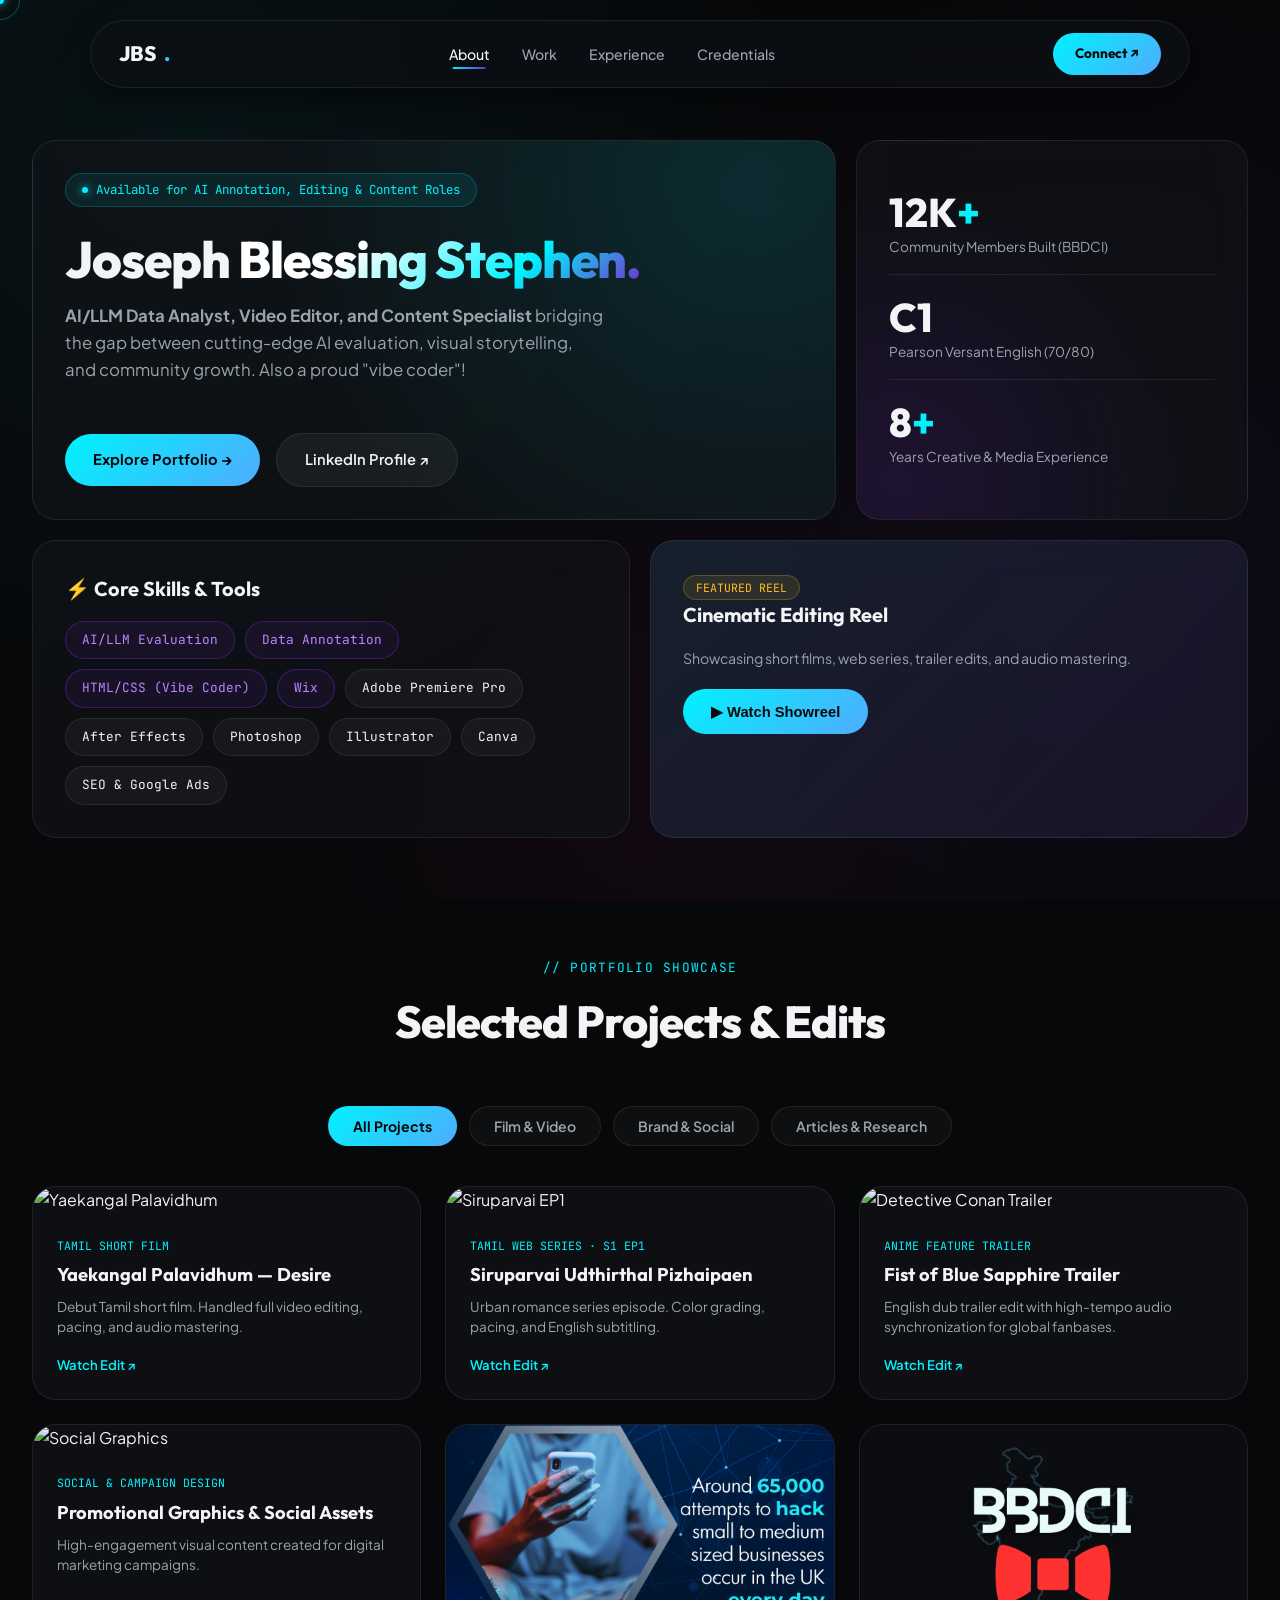
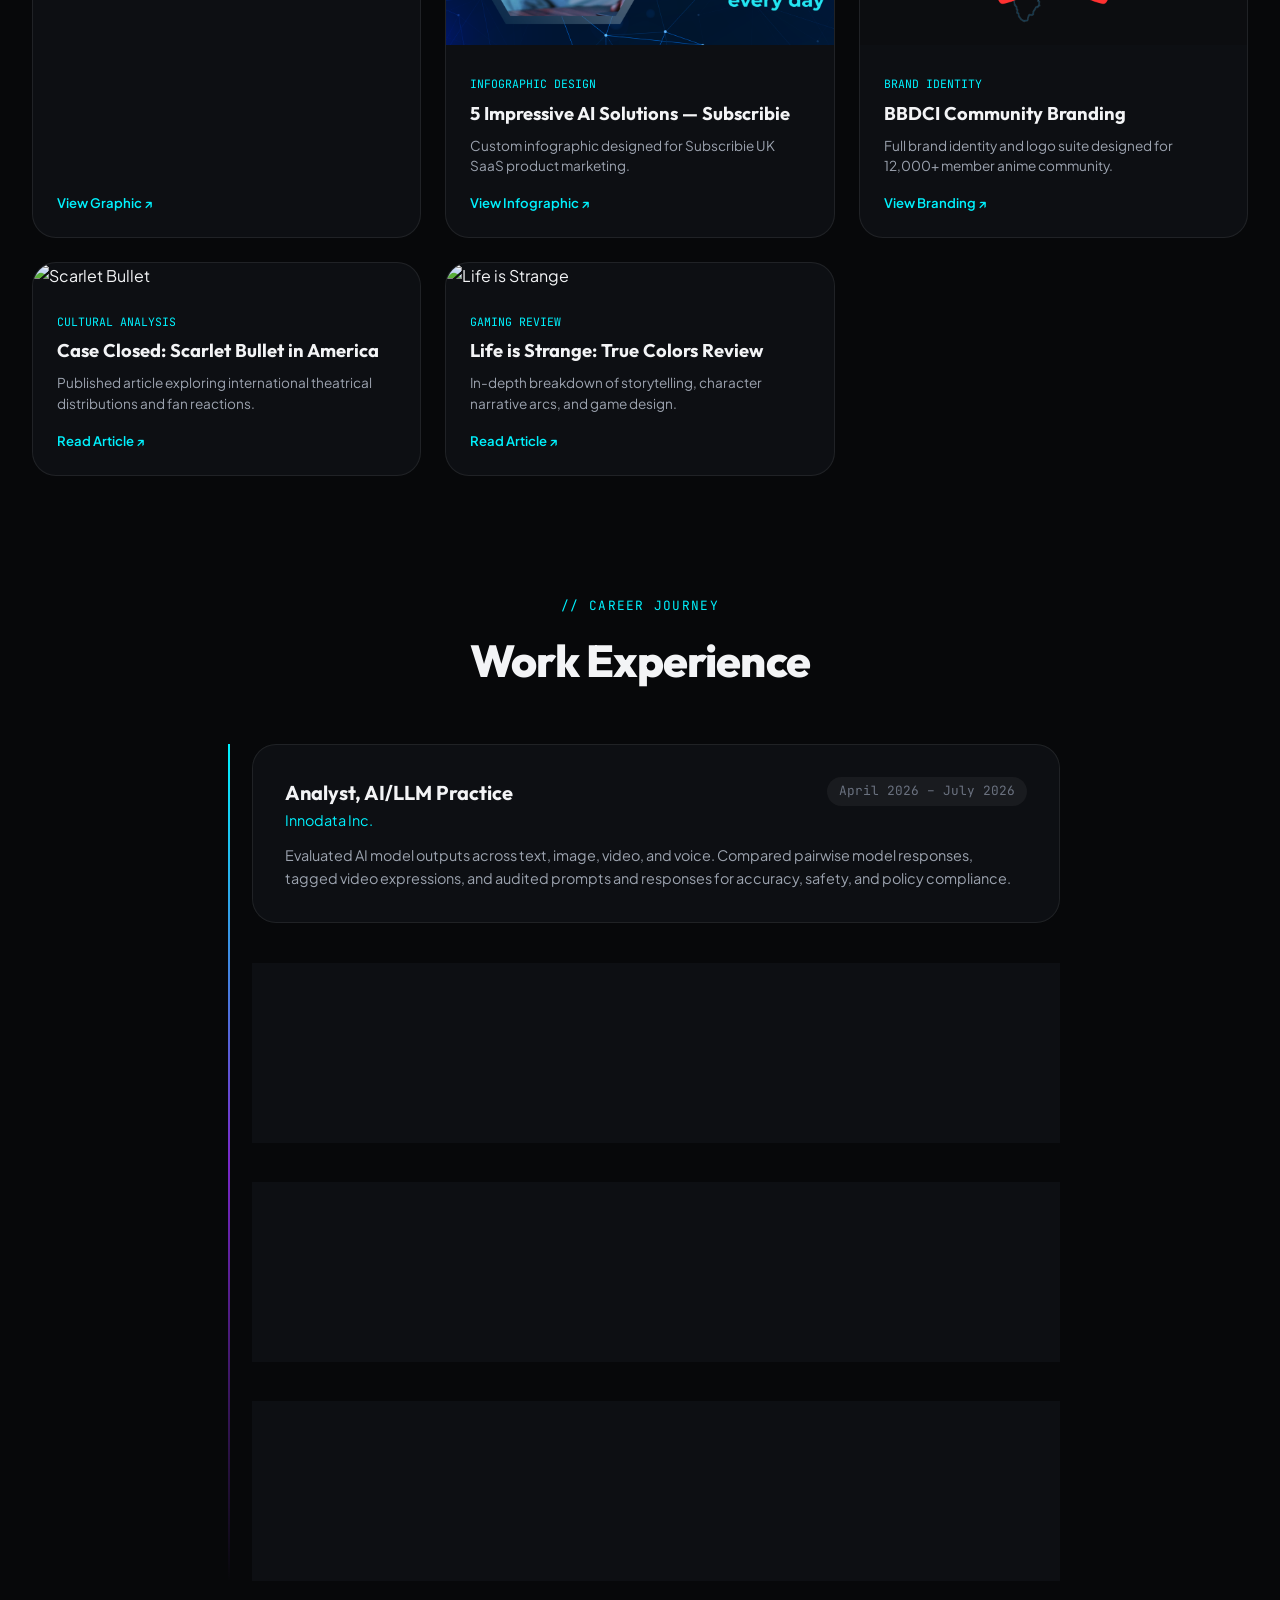
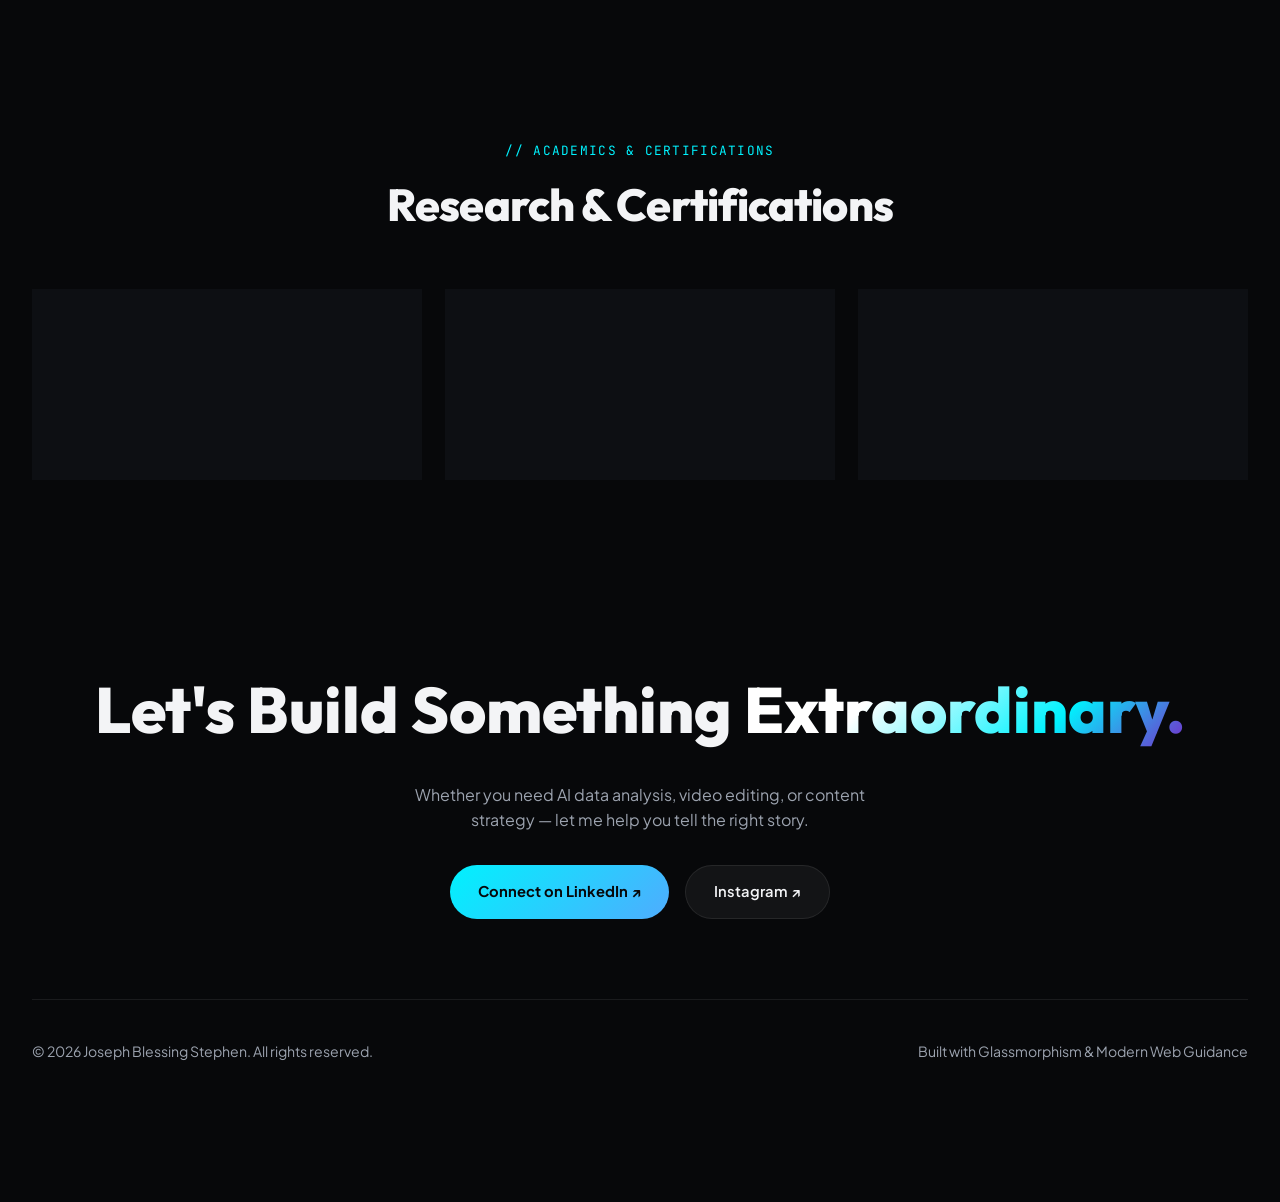
==== index.html @ 6826f9f9 "Complete overhaul of portfolio website: dark glassmorphism bento grid design" ====
<!DOCTYPE html>
<html lang="en">
<head>
  <meta charset="UTF-8">
  <meta name="viewport" content="width=device-width, initial-scale=1.0">
  <title>Joseph Blessing Stephen — AI Data Analyst, Video Editor & Content Creator</title>
  <meta name="description" content="Portfolio of Joseph Blessing Stephen — AI/LLM Data Analyst, Video Editor, Graphic Designer, and Content Creator.">
  <link rel="stylesheet" href="style.css">
</head>
<body>

  <!-- Custom Cursor Glow -->
  <div class="cursor-dot" id="cursorDot"></div>
  <div class="cursor-glow" id="cursorGlow"></div>

  <!-- Header Navigation -->
  <header class="header-nav">
    <a href="#" class="nav-brand">JBS<span>.</span></a>
    <ul class="nav-menu">
      <li><a href="#about" class="nav-link active">About</a></li>
      <li><a href="#work" class="nav-link">Work</a></li>
      <li><a href="#experience" class="nav-link">Experience</a></li>
      <li><a href="#credentials" class="nav-link">Credentials</a></li>
    </ul>
    <a href="https://www.linkedin.com/in/josephblessing-stephen-42ba62148/" target="_blank" class="btn-nav-cta">Connect ↗</a>
  </header>

  <!-- Hero & Bento Grid Showcase -->
  <section class="hero-section" id="about">
    <div class="container">
      <div class="bento-grid">
        
        <!-- Main Bento Card: Hero Title & Intro -->
        <div class="glass-card bento-main">
          <div>
            <div class="bento-pill">
              <span class="bento-pill-dot"></span>
              Available for AI Annotation, Editing & Content Roles
            </div>
            <h1 class="hero-title">
              Joseph <span class="text-gradient">Blessing Stephen.</span>
            </h1>
            <p class="hero-subtitle">
              <strong>AI/LLM Data Analyst, Video Editor, and Content Specialist</strong> bridging the gap between cutting-edge AI evaluation, visual storytelling, and community growth. Also a proud "vibe coder"!
            </p>
          </div>
          <div class="hero-actions">
            <a href="#work" class="btn-primary">Explore Portfolio →</a>
            <a href="https://www.linkedin.com/in/josephblessing-stephen-42ba62148/" target="_blank" class="btn-secondary">LinkedIn Profile ↗</a>
          </div>
        </div>

        <!-- Bento Card: Impact Stats -->
        <div class="glass-card bento-stats">
          <div class="stat-box">
            <div class="stat-number">12K<span>+</span></div>
            <div class="stat-desc">Community Members Built (BBDCI)</div>
          </div>
          <div class="stat-box">
            <div class="stat-number">C1</div>
            <div class="stat-desc">Pearson Versant English (70/80)</div>
          </div>
          <div class="stat-box">
            <div class="stat-number">8<span>+</span></div>
            <div class="stat-desc">Years Creative & Media Experience</div>
          </div>
        </div>

        <!-- Bento Card: Skill Stack -->
        <div class="glass-card bento-stack">
          <h3 class="bento-heading">⚡ Core Skills & Tools</h3>
          <div class="stack-tags">
            <span class="tag-pill highlight">AI/LLM Evaluation</span>
            <span class="tag-pill highlight">Data Annotation</span>
            <span class="tag-pill highlight">HTML/CSS (Vibe Coder)</span>
            <span class="tag-pill highlight">Wix</span>
            <span class="tag-pill">Adobe Premiere Pro</span>
            <span class="tag-pill">After Effects</span>
            <span class="tag-pill">Photoshop</span>
            <span class="tag-pill">Illustrator</span>
            <span class="tag-pill">Canva</span>
            <span class="tag-pill">SEO & Google Ads</span>
          </div>
        </div>

        <!-- Bento Card: Reel Spotlight -->
        <div class="glass-card bento-spotlight">
          <span class="spotlight-badge">FEATURED REEL</span>
          <h3 class="bento-heading">Cinematic Editing Reel</h3>
          <p style="font-size: 0.88rem; color: var(--text-muted); margin-bottom: 20px;">
            Showcasing short films, web series, trailer edits, and audio mastering.
          </p>
          <button class="btn-primary" onclick="openVideoModal('iG_r28fKMaU')">
            ▶ Watch Showreel
          </button>
        </div>

      </div>
    </div>
  </section>

  <!-- Work Showcase with Filter Bar -->
  <section class="hero-section" id="work" style="padding-top: 40px;">
    <div class="container">
      <div class="section-header">
        <div class="section-tag">// PORTFOLIO SHOWCASE</div>
        <h2 class="section-title">Selected Projects &amp; Edits</h2>
      </div>

      <!-- Filter Controls -->
      <div class="filter-bar">
        <button class="filter-btn active" data-filter="all">All Projects</button>
        <button class="filter-btn" data-filter="film">Film &amp; Video</button>
        <button class="filter-btn" data-filter="design">Brand &amp; Social</button>
        <button class="filter-btn" data-filter="writing">Articles &amp; Research</button>
      </div>

      <!-- Portfolio Grid -->
      <div class="portfolio-grid">

        <!-- Film 1 -->
        <div class="portfolio-card" data-category="film" onclick="openVideoModal('oix3HaJ3TAI')">
          <div class="portfolio-thumb-wrap">
            <img src="https://img.youtube.com/vi/oix3HaJ3TAI/sddefault.jpg" alt="Yaekangal Palavidhum" class="portfolio-thumb">
            <div class="play-overlay">
              <div class="play-btn-circle">▶</div>
            </div>
          </div>
          <div class="portfolio-info">
            <span class="portfolio-cat">Tamil Short Film</span>
            <h3 class="portfolio-title">Yaekangal Palavidhum — Desire</h3>
            <p class="portfolio-desc">Debut Tamil short film. Handled full video editing, pacing, and audio mastering.</p>
            <span class="portfolio-link">Watch Edit ↗</span>
          </div>
        </div>

        <!-- Film 2 -->
        <div class="portfolio-card" data-category="film" onclick="openVideoModal('a2PjZ2qBULs')">
          <div class="portfolio-thumb-wrap">
            <img src="https://img.youtube.com/vi/a2PjZ2qBULs/maxresdefault.jpg" alt="Siruparvai EP1" class="portfolio-thumb">
            <div class="play-overlay">
              <div class="play-btn-circle">▶</div>
            </div>
          </div>
          <div class="portfolio-info">
            <span class="portfolio-cat">Tamil Web Series · S1 EP1</span>
            <h3 class="portfolio-title">Siruparvai Udthirthal Pizhaipaen</h3>
            <p class="portfolio-desc">Urban romance series episode. Color grading, pacing, and English subtitling.</p>
            <span class="portfolio-link">Watch Edit ↗</span>
          </div>
        </div>

        <!-- Film 3 -->
        <div class="portfolio-card" data-category="film" onclick="openVideoModal('U5Qs0IihvVs')">
          <div class="portfolio-thumb-wrap">
            <img src="https://img.youtube.com/vi/U5Qs0IihvVs/maxresdefault.jpg" alt="Detective Conan Trailer" class="portfolio-thumb">
            <div class="play-overlay">
              <div class="play-btn-circle">▶</div>
            </div>
          </div>
          <div class="portfolio-info">
            <span class="portfolio-cat">Anime Feature Trailer</span>
            <h3 class="portfolio-title">Fist of Blue Sapphire Trailer</h3>
            <p class="portfolio-desc">English dub trailer edit with high-tempo audio synchronization for global fanbases.</p>
            <span class="portfolio-link">Watch Edit ↗</span>
          </div>
        </div>

        <!-- Design 1 -->
        <div class="portfolio-card" data-category="design">
          <div class="portfolio-thumb-wrap">
            <img src="https://jimmyedagawa78.github.io/Joseph-portfolio/images/Work Sample (Images)_8.png" alt="Social Graphics" class="portfolio-thumb">
          </div>
          <div class="portfolio-info">
            <span class="portfolio-cat">Social &amp; Campaign Design</span>
            <h3 class="portfolio-title">Promotional Graphics &amp; Social Assets</h3>
            <p class="portfolio-desc">High-engagement visual content created for digital marketing campaigns.</p>
            <span class="portfolio-link">View Graphic ↗</span>
          </div>
        </div>

        <!-- Design 2 -->
        <div class="portfolio-card" data-category="design">
          <div class="portfolio-thumb-wrap">
            <img src="https://jimmyedagawa78.github.io/Joseph-portfolio/images/Work Sample (Images)_5.png" alt="AI Infographic" class="portfolio-thumb">
          </div>
          <div class="portfolio-info">
            <span class="portfolio-cat">Infographic Design</span>
            <h3 class="portfolio-title">5 Impressive AI Solutions — Subscribie</h3>
            <p class="portfolio-desc">Custom infographic designed for Subscribie UK SaaS product marketing.</p>
            <span class="portfolio-link">View Infographic ↗</span>
          </div>
        </div>

        <!-- Design 3 -->
        <div class="portfolio-card" data-category="design">
          <div class="portfolio-thumb-wrap">
            <img src="https://jimmyedagawa78.github.io/Joseph-portfolio/logos/bbdci.png" alt="BBDCI Logo" class="portfolio-thumb" style="object-fit: contain; padding: 20px; background: #0c0d10;">
          </div>
          <div class="portfolio-info">
            <span class="portfolio-cat">Brand Identity</span>
            <h3 class="portfolio-title">BBDCI Community Branding</h3>
            <p class="portfolio-desc">Full brand identity and logo suite designed for 12,000+ member anime community.</p>
            <span class="portfolio-link">View Branding ↗</span>
          </div>
        </div>

        <!-- Article 1 -->
        <div class="portfolio-card" data-category="writing">
          <div class="portfolio-thumb-wrap">
            <img src="https://static.wixstatic.com/media/c05f22_fc73b9ad4c8d4f3aabbd27b1f8b4db31~mv2.jpg/v1/fill/w_640,h_337,al_c,q_80,enc_avif,quality_auto/c05f22_fc73b9ad4c8d4f3aabbd27b1f8b4db31~mv2.jpg" alt="Scarlet Bullet" class="portfolio-thumb">
          </div>
          <div class="portfolio-info">
            <span class="portfolio-cat">Cultural Analysis</span>
            <h3 class="portfolio-title">Case Closed: Scarlet Bullet in America</h3>
            <p class="portfolio-desc">Published article exploring international theatrical distributions and fan reactions.</p>
            <a href="https://jimmyedagawa78.github.io/Joseph-portfolio/articles/case-closed-scarlet-bullet.html" target="_blank" class="portfolio-link">Read Article ↗</a>
          </div>
        </div>

        <!-- Article 2 -->
        <div class="portfolio-card" data-category="writing">
          <div class="portfolio-thumb-wrap">
            <img src="https://static.wixstatic.com/media/c05f22_875d15ac8cb341748c58243ea5f5b197~mv2.jpg/v1/fill/w_454,h_341,fp_0.50_0.50,q_90,enc_avif,quality_auto/c05f22_875d15ac8cb341748c58243ea5f5b197~mv2.jpg" alt="Life is Strange" class="portfolio-thumb">
          </div>
          <div class="portfolio-info">
            <span class="portfolio-cat">Gaming Review</span>
            <h3 class="portfolio-title">Life is Strange: True Colors Review</h3>
            <p class="portfolio-desc">In-depth breakdown of storytelling, character narrative arcs, and game design.</p>
            <a href="https://jimmyedagawa78.github.io/Joseph-portfolio/articles/life-is-strange-true-colors.html" target="_blank" class="portfolio-link">Read Article ↗</a>
          </div>
        </div>

      </div>
    </div>
  </section>

  <!-- Experience & Career Timeline -->
  <section class="hero-section" id="experience" style="padding-top: 40px;">
    <div class="container">
      <div class="section-header">
        <div class="section-tag">// CAREER JOURNEY</div>
        <h2 class="section-title">Work Experience</h2>
      </div>

      <div class="timeline-list">
        
        <!-- Experience 1 -->
        <div class="glass-card timeline-item">
          <div class="timeline-dot"></div>
          <div class="timeline-header">
            <div>
              <h3 class="timeline-role">Analyst, AI/LLM Practice</h3>
              <div class="timeline-company">Innodata Inc.</div>
            </div>
            <span class="timeline-date">April 2026 – July 2026</span>
          </div>
          <p style="font-size: 0.9rem; color: var(--text-muted); line-height: 1.6;">
            Evaluated AI model outputs across text, image, video, and voice. Compared pairwise model responses, tagged video expressions, and audited prompts and responses for accuracy, safety, and policy compliance.
          </p>
        </div>

        <!-- Experience 2 -->
        <div class="glass-card timeline-item">
          <div class="timeline-dot"></div>
          <div class="timeline-header">
            <div>
              <h3 class="timeline-role">Marketing Manager</h3>
              <div class="timeline-company">Subscribie — UK SaaS Startup (Remote)</div>
            </div>
            <span class="timeline-date">Feb 2022 – Dec 2023</span>
          </div>
          <p style="font-size: 0.9rem; color: var(--text-muted); line-height: 1.6;">
            Ran paid and organic campaigns, authored technical blog posts, handled customer support, designed marketing webpages, and assisted with front-end repository HTML/CSS updates.
          </p>
        </div>

        <!-- Experience 3 -->
        <div class="glass-card timeline-item">
          <div class="timeline-dot"></div>
          <div class="timeline-header">
            <div>
              <h3 class="timeline-role">Founder &amp; Community Lead</h3>
              <div class="timeline-company">BBDCI (Bring Back Detective Conan India)</div>
            </div>
            <span class="timeline-date">2013 – Present</span>
          </div>
          <p style="font-size: 0.9rem; color: var(--text-muted); line-height: 1.6;">
            Built and maintain a community of 12,000+ members. Coordinated official theatrical screenings with PVR Cinemas and created automated RSS/social pipelines using GitHub Actions.
          </p>
        </div>

        <!-- Experience 4 -->
        <div class="glass-card timeline-item">
          <div class="timeline-dot"></div>
          <div class="timeline-header">
            <div>
              <h3 class="timeline-role">Freelance Video Editor &amp; Designer</h3>
              <div class="timeline-company">Fiverr &amp; Independent Clients</div>
            </div>
            <span class="timeline-date">Jun 2020 – Dec 2022</span>
          </div>
          <p style="font-size: 0.9rem; color: var(--text-muted); line-height: 1.6;">
            Delivered cinematic edits, audio sync, color grading, and brand graphics for international clients across various genres on tight deadlines.
          </p>
        </div>

      </div>
    </div>
  </section>

  <!-- Credentials, Research & Certifications -->
  <section class="hero-section" id="credentials" style="padding-top: 40px;">
    <div class="container">
      <div class="section-header">
        <div class="section-tag">// ACADEMICS &amp; CERTIFICATIONS</div>
        <h2 class="section-title">Research &amp; Certifications</h2>
      </div>

      <div class="certs-grid">
        
        <!-- Cert 1: Versant -->
        <div class="glass-card cert-card">
          <div class="cert-icon">🇬🇧</div>
          <div>
            <h4 style="font-family: var(--font-display); font-size: 1.1rem; font-weight: 700; margin-bottom: 4px;">Pearson Versant C1</h4>
            <div style="font-size: 0.82rem; color: var(--accent-cyan); font-weight: 600; margin-bottom: 6px;">Score: 70 / 80</div>
            <p style="font-size: 0.85rem; color: var(--text-muted);">
              Official English Proficiency certification at CEFR C1 Advanced Level. (TIN 31525404)
            </p>
          </div>
        </div>

        <!-- Cert 2: Published Paper -->
        <div class="glass-card cert-card">
          <div class="cert-icon">📄</div>
          <div>
            <h4 style="font-family: var(--font-display); font-size: 1.1rem; font-weight: 700; margin-bottom: 4px;">Published Paper</h4>
            <div style="font-size: 0.82rem; color: var(--accent-gold); font-weight: 600; margin-bottom: 6px;">Sambodhi Journal (Dec 2021)</div>
            <p style="font-size: 0.85rem; color: var(--text-muted);">
              "A Study on Perception of Subscribers of Netflix — The New Face of TV Industry in Tiruchirappalli."
            </p>
          </div>
        </div>

        <!-- Cert 3: NPTEL & Education -->
        <div class="glass-card cert-card">
          <div class="cert-icon">🎓</div>
          <div>
            <h4 style="font-family: var(--font-display); font-size: 1.1rem; font-weight: 700; margin-bottom: 4px;">M.Com &amp; Certifications</h4>
            <div style="font-size: 0.82rem; color: #c084fc; font-weight: 600; margin-bottom: 6px;">Bishop Heber College</div>
            <p style="font-size: 0.85rem; color: var(--text-muted);">
              Master of Commerce degree + NPTEL Certifications in Soft Skills, Personality, &amp; Organizational Behaviour.
            </p>
          </div>
        </div>

      </div>
    </div>
  </section>

  <!-- Video Modal Overlay -->
  <div class="video-modal" id="videoModal">
    <div class="video-modal-content">
      <button class="video-modal-close" id="closeModalBtn">×</button>
      <iframe id="modalIframe" src="" allow="autoplay; encrypted-media" allowfullscreen></iframe>
    </div>
  </div>

  <!-- Footer CTA -->
  <footer class="footer-cta">
    <div class="container">
      <h2 class="footer-cta-title">Let's Build Something <span class="text-gradient">Extraordinary.</span></h2>
      <p style="color: var(--text-muted); max-width: 500px; margin: 0 auto 32px;">
        Whether you need AI data analysis, video editing, or content strategy — let me help you tell the right story.
      </p>
      <div style="display: flex; gap: 16px; justify-content: center; flex-wrap: wrap;">
        <a href="https://www.linkedin.com/in/josephblessing-stephen-42ba62148/" target="_blank" class="btn-primary">Connect on LinkedIn ↗</a>
        <a href="https://www.instagram.com/jimmyedagawa78/" target="_blank" class="btn-secondary">Instagram ↗</a>
      </div>

      <div class="footer-bottom" style="margin-top: 80px;">
        <div>© 2026 Joseph Blessing Stephen. All rights reserved.</div>
        <div>Built with Glassmorphism &amp; Modern Web Guidance</div>
      </div>
    </div>
  </footer>

  <script src="script.js"></script>
</body>
</html>
---- style.css ----
/* ==========================================================================
   JOSEPH BLESSING STEPHEN — ULTRA-MODERN PORTFOLIO SYSTEM
   Aesthetic: Dark Glassmorphism, Neon/Cyan & Violet Glows, Bento Grid Layout
   ========================================================================== */

@import url('https://fonts.googleapis.com/css2?family=Outfit:wght@400;500;600;700;800;900&family=Plus+Jakarta+Sans:ital,wght@0,300;0,400;0,500;0,600;0,700;1,400&family=JetBrains+Mono:wght@400;500&display=swap');

:root {
  --bg-dark: #07080a;
  --bg-card: rgba(18, 20, 26, 0.65);
  --bg-card-hover: rgba(26, 30, 40, 0.85);
  --border-light: rgba(255, 255, 255, 0.08);
  --border-glow: rgba(0, 242, 254, 0.3);
  
  --accent-cyan: #00f2fe;
  --accent-blue: #4facfe;
  --accent-violet: #7928ca;
  --accent-pink: #ff0080;
  --accent-gold: #fbbf24;
  
  --text-main: #f3f4f6;
  --text-muted: #9ca3af;
  --text-dim: #6b7280;
  
  --font-display: 'Outfit', sans-serif;
  --font-body: 'Plus Jakarta Sans', sans-serif;
  --font-mono: 'JetBrains Mono', monospace;
  
  --radius-lg: 24px;
  --radius-md: 16px;
  --radius-sm: 100px;
  
  --transition: all 0.35s cubic-bezier(0.16, 1, 0.3, 1);
}

*, *::before, *::after {
  margin: 0;
  padding: 0;
  box-sizing: border-box;
}

html {
  scroll-behavior: smooth;
  font-size: 16px;
}

body {
  background-color: var(--bg-dark);
  color: var(--text-main);
  font-family: var(--font-body);
  line-height: 1.6;
  overflow-x: hidden;
  position: relative;
  background-image: 
    radial-gradient(circle at 15% 15%, rgba(0, 242, 254, 0.05) 0%, transparent 45%),
    radial-gradient(circle at 85% 65%, rgba(121, 40, 202, 0.06) 0%, transparent 50%),
    radial-gradient(circle at 50% 90%, rgba(255, 0, 128, 0.04) 0%, transparent 40%);
  background-attachment: fixed;
}

/* Custom Cursor */
.cursor-dot {
  position: fixed;
  width: 8px;
  height: 8px;
  background-color: var(--accent-cyan);
  border-radius: 50%;
  pointer-events: none;
  z-index: 9999;
  transform: translate(-50%, -50%);
  transition: width 0.2s, height 0.2s, background-color 0.2s;
  box-shadow: 0 0 10px var(--accent-cyan);
}
.cursor-glow {
  position: fixed;
  width: 40px;
  height: 40px;
  border: 1.5px solid rgba(0, 242, 254, 0.3);
  border-radius: 50%;
  pointer-events: none;
  z-index: 9998;
  transform: translate(-50%, -50%);
  transition: transform 0.15s ease-out, width 0.25s, height 0.25s, border-color 0.25s;
}

/* Container */
.container {
  max-width: 1280px;
  margin: 0 auto;
  padding: 0 32px;
}

/* Glass Card */
.glass-card {
  background: var(--bg-card);
  backdrop-filter: blur(20px);
  -webkit-backdrop-filter: blur(20px);
  border: 1px solid var(--border-light);
  border-radius: var(--radius-lg);
  padding: 32px;
  position: relative;
  overflow: hidden;
  transition: var(--transition);
}
.glass-card:hover {
  background: var(--bg-card-hover);
  border-color: rgba(255, 255, 255, 0.18);
  transform: translateY(-4px);
  box-shadow: 0 20px 40px rgba(0, 0, 0, 0.4), 0 0 30px rgba(0, 242, 254, 0.08);
}

/* Header & Nav */
.header-nav {
  position: fixed;
  top: 20px;
  left: 50%;
  transform: translateX(-50%);
  z-index: 1000;
  width: calc(100% - 64px);
  max-width: 1100px;
  background: rgba(13, 15, 20, 0.75);
  backdrop-filter: blur(24px);
  -webkit-backdrop-filter: blur(24px);
  border: 1px solid var(--border-light);
  border-radius: var(--radius-sm);
  padding: 12px 28px;
  display: flex;
  align-items: center;
  justify-content: space-between;
  box-shadow: 0 10px 30px rgba(0, 0, 0, 0.5);
}
.nav-brand {
  font-family: var(--font-display);
  font-size: 1.3rem;
  font-weight: 800;
  color: var(--text-main);
  text-decoration: none;
  display: flex;
  align-items: center;
  gap: 8px;
}
.nav-brand span {
  background: linear-gradient(135deg, var(--accent-cyan), var(--accent-blue));
  -webkit-background-clip: text;
  -webkit-text-fill-color: transparent;
}
.nav-menu {
  display: flex;
  align-items: center;
  gap: 32px;
  list-style: none;
}
.nav-link {
  font-size: 0.88rem;
  font-weight: 500;
  color: var(--text-muted);
  text-decoration: none;
  transition: var(--transition);
  position: relative;
}
.nav-link:hover, .nav-link.active {
  color: var(--text-main);
}
.nav-link::after {
  content: '';
  position: absolute;
  bottom: -6px;
  left: 50%;
  transform: translateX(-50%);
  width: 0;
  height: 2px;
  background: linear-gradient(90deg, var(--accent-cyan), var(--accent-violet));
  border-radius: 2px;
  transition: var(--transition);
}
.nav-link:hover::after, .nav-link.active::after {
  width: 80%;
}
.btn-nav-cta {
  background: linear-gradient(135deg, var(--accent-cyan), var(--accent-blue));
  color: #07080a;
  font-family: var(--font-display);
  font-weight: 700;
  font-size: 0.85rem;
  padding: 10px 22px;
  border-radius: var(--radius-sm);
  text-decoration: none;
  transition: var(--transition);
}
.btn-nav-cta:hover {
  transform: scale(1.05);
  box-shadow: 0 0 20px rgba(0, 242, 254, 0.4);
}

/* Hero Section & Bento Grid */
.hero-section {
  padding-top: 140px;
  padding-bottom: 80px;
}
.bento-grid {
  display: grid;
  grid-template-columns: repeat(12, 1fr);
  gap: 20px;
}

/* Bento Cards Specific */
.bento-main {
  grid-column: span 8;
  display: flex;
  flex-direction: column;
  justify-content: space-between;
  min-height: 380px;
  background: radial-gradient(circle at 90% 10%, rgba(0, 242, 254, 0.12) 0%, transparent 60%), var(--bg-card);
}
.bento-pill {
  display: inline-flex;
  align-items: center;
  gap: 8px;
  font-family: var(--font-mono);
  font-size: 0.78rem;
  color: var(--accent-cyan);
  background: rgba(0, 242, 254, 0.08);
  border: 1px solid rgba(0, 242, 254, 0.2);
  padding: 6px 16px;
  border-radius: var(--radius-sm);
  width: fit-content;
  margin-bottom: 24px;
}
.bento-pill-dot {
  width: 6px;
  height: 6px;
  background: var(--accent-cyan);
  border-radius: 50%;
  box-shadow: 0 0 8px var(--accent-cyan);
}
.hero-title {
  font-family: var(--font-display);
  font-size: clamp(2.5rem, 4vw, 4rem);
  font-weight: 800;
  line-height: 1.1;
  letter-spacing: -0.02em;
  margin-bottom: 16px;
}
.text-gradient {
  background: linear-gradient(135deg, #ffffff 30%, var(--accent-cyan) 70%, var(--accent-violet) 100%);
  -webkit-background-clip: text;
  -webkit-text-fill-color: transparent;
}
.hero-subtitle {
  font-size: 1.05rem;
  color: var(--text-muted);
  max-width: 540px;
  margin-bottom: 28px;
}
.hero-actions {
  display: flex;
  align-items: center;
  gap: 16px;
  flex-wrap: wrap;
}

/* Buttons */
.btn-primary {
  display: inline-flex;
  align-items: center;
  gap: 10px;
  background: linear-gradient(135deg, var(--accent-cyan), var(--accent-blue));
  color: #07080a;
  font-weight: 700;
  font-size: 0.92rem;
  padding: 14px 28px;
  border-radius: var(--radius-sm);
  text-decoration: none;
  transition: var(--transition);
  border: none;
  cursor: pointer;
}
.btn-primary:hover {
  transform: translateY(-2px) scale(1.02);
  box-shadow: 0 10px 25px rgba(0, 242, 254, 0.35);
}
.btn-secondary {
  display: inline-flex;
  align-items: center;
  gap: 10px;
  background: rgba(255, 255, 255, 0.05);
  color: var(--text-main);
  border: 1px solid var(--border-light);
  font-weight: 600;
  font-size: 0.92rem;
  padding: 14px 28px;
  border-radius: var(--radius-sm);
  text-decoration: none;
  transition: var(--transition);
  cursor: pointer;
}
.btn-secondary:hover {
  background: rgba(255, 255, 255, 0.1);
  border-color: rgba(255, 255, 255, 0.25);
}

/* Bento Stats Card */
.bento-stats {
  grid-column: span 4;
  display: flex;
  flex-direction: column;
  justify-content: space-around;
  background: radial-gradient(circle at 10% 90%, rgba(121, 40, 202, 0.15) 0%, transparent 60%), var(--bg-card);
}
.stat-box {
  padding: 16px 0;
  border-bottom: 1px solid var(--border-light);
}
.stat-box:last-child {
  border-bottom: none;
}
.stat-number {
  font-family: var(--font-display);
  font-size: 2.5rem;
  font-weight: 800;
  color: var(--text-main);
  line-height: 1;
}
.stat-number span {
  color: var(--accent-cyan);
}
.stat-desc {
  font-size: 0.85rem;
  color: var(--text-muted);
  margin-top: 4px;
}

/* Bento Stack Card */
.bento-stack {
  grid-column: span 6;
}
.bento-heading {
  font-family: var(--font-display);
  font-size: 1.25rem;
  font-weight: 700;
  margin-bottom: 16px;
  display: flex;
  align-items: center;
  gap: 10px;
}
.stack-tags {
  display: flex;
  flex-wrap: wrap;
  gap: 10px;
}
.tag-pill {
  font-family: var(--font-mono);
  font-size: 0.8rem;
  background: rgba(255, 255, 255, 0.04);
  border: 1px solid var(--border-light);
  color: var(--text-main);
  padding: 8px 16px;
  border-radius: var(--radius-sm);
  transition: var(--transition);
}
.tag-pill:hover {
  background: rgba(0, 242, 254, 0.1);
  border-color: rgba(0, 242, 254, 0.3);
  color: var(--accent-cyan);
}
.tag-pill.highlight {
  border-color: rgba(121, 40, 202, 0.4);
  background: rgba(121, 40, 202, 0.1);
  color: #c084fc;
}

/* Bento Featured Work / Spotlight */
.bento-spotlight {
  grid-column: span 6;
  position: relative;
  min-height: 240px;
  background: linear-gradient(135deg, rgba(79, 172, 254, 0.1), rgba(121, 40, 202, 0.1)), var(--bg-card);
}
.spotlight-badge {
  font-family: var(--font-mono);
  font-size: 0.72rem;
  color: var(--accent-gold);
  background: rgba(251, 191, 36, 0.1);
  border: 1px solid rgba(251, 191, 36, 0.25);
  padding: 4px 12px;
  border-radius: var(--radius-sm);
  width: fit-content;
  margin-bottom: 16px;
}

/* Section Header */
.section-header {
  margin-bottom: 48px;
  text-align: center;
}
.section-tag {
  font-family: var(--font-mono);
  font-size: 0.8rem;
  color: var(--accent-cyan);
  text-transform: uppercase;
  letter-spacing: 0.1em;
  margin-bottom: 8px;
}
.section-title {
  font-family: var(--font-display);
  font-size: clamp(2rem, 3.5vw, 3rem);
  font-weight: 800;
  letter-spacing: -0.02em;
}

/* Filter Bar */
.filter-bar {
  display: flex;
  justify-content: center;
  gap: 12px;
  margin-bottom: 40px;
  flex-wrap: wrap;
}
.filter-btn {
  background: rgba(255, 255, 255, 0.03);
  border: 1px solid var(--border-light);
  color: var(--text-muted);
  font-family: var(--font-body);
  font-size: 0.88rem;
  font-weight: 600;
  padding: 10px 24px;
  border-radius: var(--radius-sm);
  cursor: pointer;
  transition: var(--transition);
}
.filter-btn:hover {
  color: var(--text-main);
  border-color: rgba(255, 255, 255, 0.2);
}
.filter-btn.active {
  background: linear-gradient(135deg, var(--accent-cyan), var(--accent-blue));
  color: #07080a;
  border-color: transparent;
  font-weight: 700;
}

/* Work Portfolio Grid */
.portfolio-grid {
  display: grid;
  grid-template-columns: repeat(3, 1fr);
  gap: 24px;
}
.portfolio-card {
  position: relative;
  border-radius: var(--radius-lg);
  overflow: hidden;
  background: var(--bg-card);
  border: 1px solid var(--border-light);
  transition: var(--transition);
  cursor: pointer;
  display: flex;
  flex-direction: column;
}
.portfolio-card:hover {
  transform: translateY(-8px);
  border-color: rgba(0, 242, 254, 0.3);
  box-shadow: 0 20px 40px rgba(0, 0, 0, 0.5), 0 0 25px rgba(0, 242, 254, 0.15);
}
.portfolio-thumb {
  width: 100%;
  height: 220px;
  object-fit: cover;
  transition: transform 0.6s cubic-bezier(0.16, 1, 0.3, 1);
}
.portfolio-card:hover .portfolio-thumb {
  transform: scale(1.08);
}
.portfolio-thumb-wrap {
  position: relative;
  overflow: hidden;
}
.play-overlay {
  position: absolute;
  inset: 0;
  background: rgba(7, 8, 10, 0.4);
  display: flex;
  align-items: center;
  justify-content: center;
  opacity: 0;
  transition: var(--transition);
}
.portfolio-card:hover .play-overlay {
  opacity: 1;
}
.play-btn-circle {
  width: 56px;
  height: 56px;
  border-radius: 50%;
  background: var(--accent-cyan);
  color: #07080a;
  display: flex;
  align-items: center;
  justify-content: center;
  font-size: 1.2rem;
  box-shadow: 0 0 20px var(--accent-cyan);
}
.portfolio-info {
  padding: 24px;
  flex: 1;
  display: flex;
  flex-direction: column;
}
.portfolio-cat {
  font-family: var(--font-mono);
  font-size: 0.72rem;
  color: var(--accent-cyan);
  text-transform: uppercase;
  margin-bottom: 8px;
}
.portfolio-title {
  font-family: var(--font-display);
  font-size: 1.15rem;
  font-weight: 700;
  line-height: 1.3;
  margin-bottom: 10px;
}
.portfolio-desc {
  font-size: 0.85rem;
  color: var(--text-muted);
  line-height: 1.5;
  margin-bottom: 16px;
}
.portfolio-link {
  margin-top: auto;
  font-size: 0.82rem;
  font-weight: 600;
  color: var(--accent-cyan);
  text-decoration: none;
  display: inline-flex;
  align-items: center;
  gap: 6px;
}

/* Experience & Timeline */
.timeline-list {
  position: relative;
  max-width: 840px;
  margin: 0 auto;
  padding-left: 32px;
}
.timeline-list::before {
  content: '';
  position: absolute;
  top: 0;
  bottom: 0;
  left: 8px;
  width: 2px;
  background: linear-gradient(180deg, var(--accent-cyan), var(--accent-violet), transparent);
}
.timeline-item {
  position: relative;
  margin-bottom: 40px;
}
.timeline-dot {
  position: absolute;
  left: -32px;
  top: 28px;
  transform: translateX(-50%);
  width: 16px;
  height: 16px;
  border-radius: 50%;
  background: var(--bg-dark);
  border: 3px solid var(--accent-cyan);
  box-shadow: 0 0 12px var(--accent-cyan);
}
.timeline-header {
  display: flex;
  justify-content: space-between;
  align-items: flex-start;
  margin-bottom: 12px;
  flex-wrap: wrap;
  gap: 8px;
}
.timeline-role {
  font-family: var(--font-display);
  font-size: 1.25rem;
  font-weight: 700;
}
.timeline-company {
  font-size: 0.9rem;
  color: var(--accent-cyan);
}
.timeline-date {
  font-family: var(--font-mono);
  font-size: 0.8rem;
  color: var(--text-dim);
  background: rgba(255, 255, 255, 0.05);
  padding: 4px 12px;
  border-radius: var(--radius-sm);
}

/* Certifications & Publications Grid */
.certs-grid {
  display: grid;
  grid-template-columns: repeat(3, 1fr);
  gap: 24px;
}
.cert-card {
  display: flex;
  gap: 16px;
  align-items: flex-start;
}
.cert-icon {
  font-size: 2rem;
  line-height: 1;
}

/* Video Modal */
.video-modal {
  position: fixed;
  inset: 0;
  z-index: 9999;
  background: rgba(7, 8, 10, 0.9);
  backdrop-filter: blur(20px);
  display: flex;
  align-items: center;
  justify-content: center;
  padding: 32px;
  opacity: 0;
  pointer-events: none;
  transition: var(--transition);
}
.video-modal.active {
  opacity: 1;
  pointer-events: auto;
}
.video-modal-content {
  position: relative;
  width: 100%;
  max-width: 960px;
  aspect-ratio: 16/9;
  background: #000;
  border-radius: var(--radius-md);
  overflow: hidden;
  box-shadow: 0 25px 50px rgba(0, 0, 0, 0.8), 0 0 40px rgba(0, 242, 254, 0.2);
}
.video-modal-content iframe {
  width: 100%;
  height: 100%;
  border: none;
}
.video-modal-close {
  position: absolute;
  top: -48px;
  right: 0;
  background: none;
  border: none;
  color: var(--text-main);
  font-size: 2rem;
  cursor: pointer;
  transition: var(--transition);
}
.video-modal-close:hover {
  color: var(--accent-cyan);
}

/* Footer CTA */
.footer-cta {
  padding: 100px 0;
  text-align: center;
}
.footer-cta-title {
  font-family: var(--font-display);
  font-size: clamp(2.5rem, 5vw, 4.5rem);
  font-weight: 800;
  margin-bottom: 20px;
}
.footer-bottom {
  border-top: 1px solid var(--border-light);
  padding: 40px 0;
  display: flex;
  justify-content: space-between;
  align-items: center;
  color: var(--text-muted);
  font-size: 0.88rem;
}

/* Responsive Breakpoints */
@media (max-width: 1024px) {
  .bento-main { grid-column: span 12; }
  .bento-stats { grid-column: span 12; flex-direction: row; }
  .bento-stack { grid-column: span 12; }
  .bento-spotlight { grid-column: span 12; }
  .portfolio-grid { grid-template-columns: repeat(2, 1fr); }
  .certs-grid { grid-template-columns: 1fr; }
}

@media (max-width: 768px) {
  .header-nav { width: calc(100% - 32px); padding: 10px 18px; }
  .nav-menu { display: none; }
  .bento-stats { flex-direction: column; }
  .portfolio-grid { grid-template-columns: 1fr; }
  .footer-bottom { flex-direction: column; gap: 16px; text-align: center; }
}
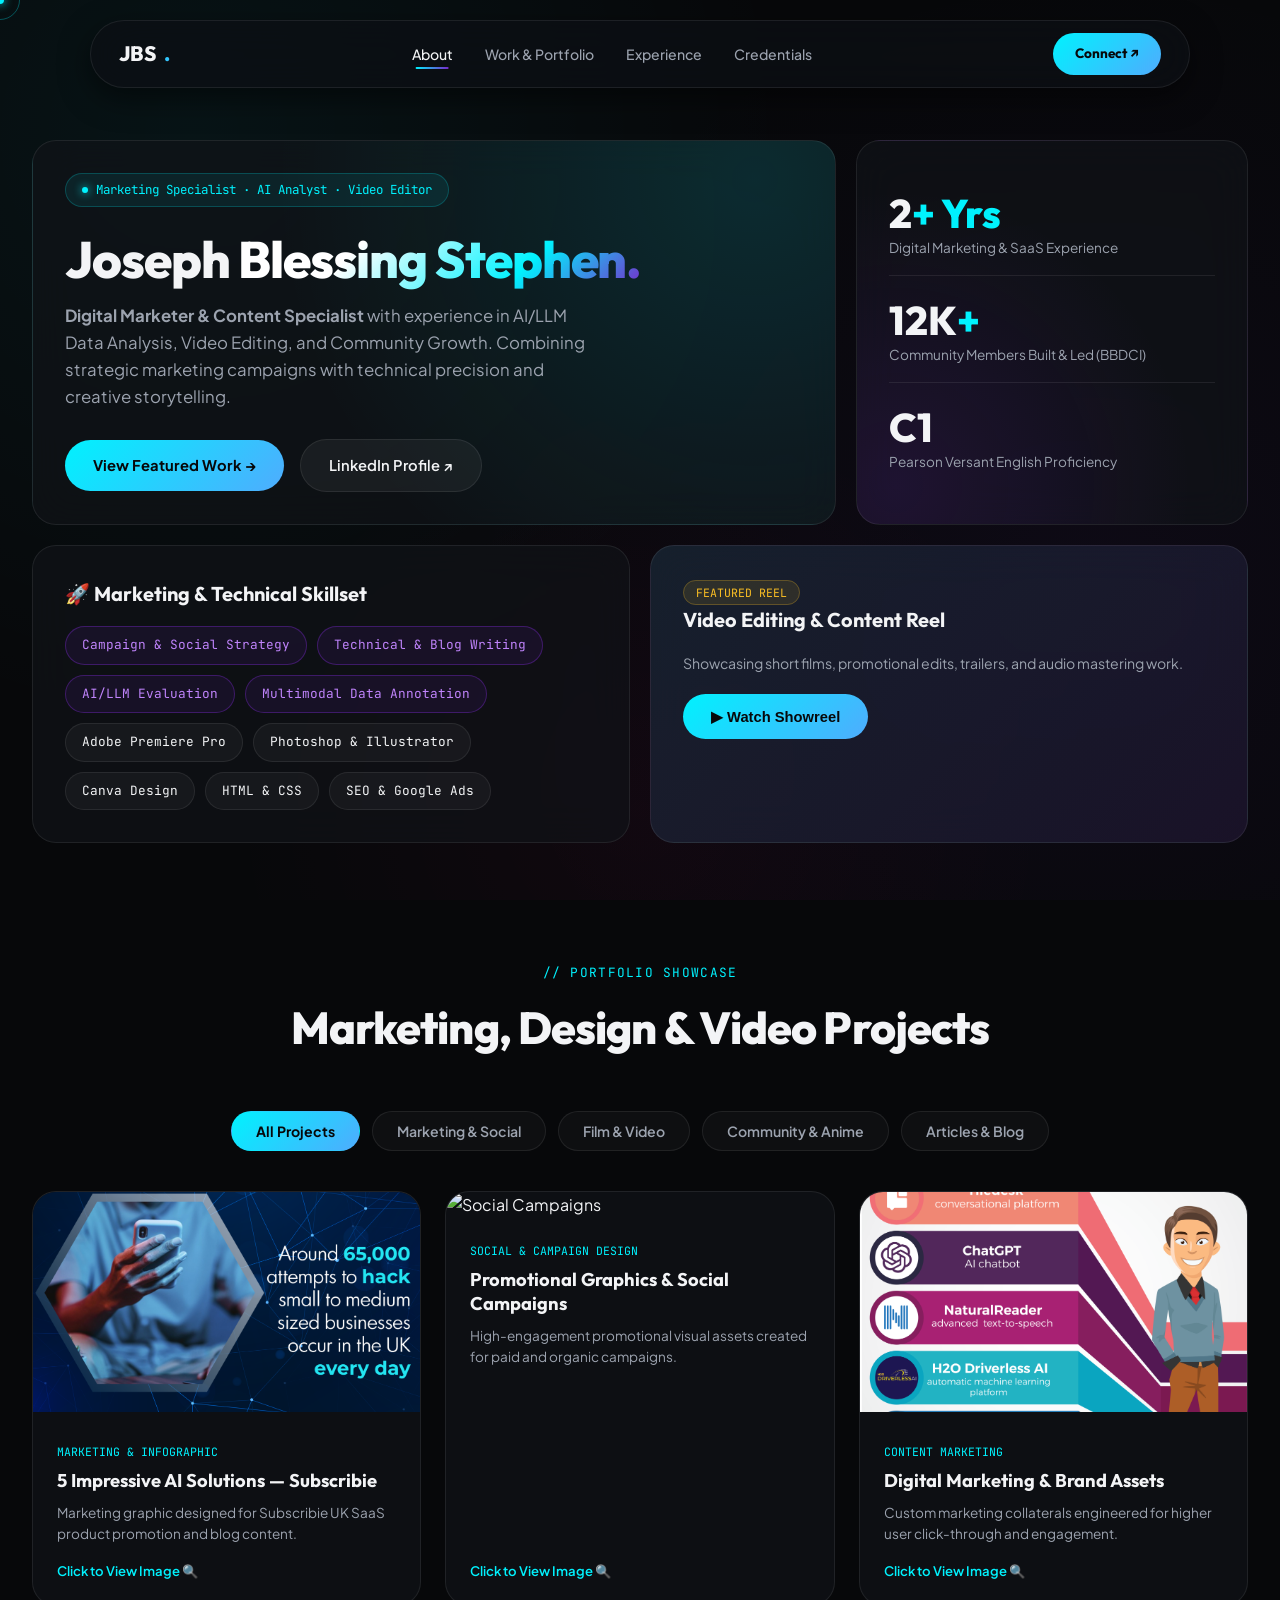
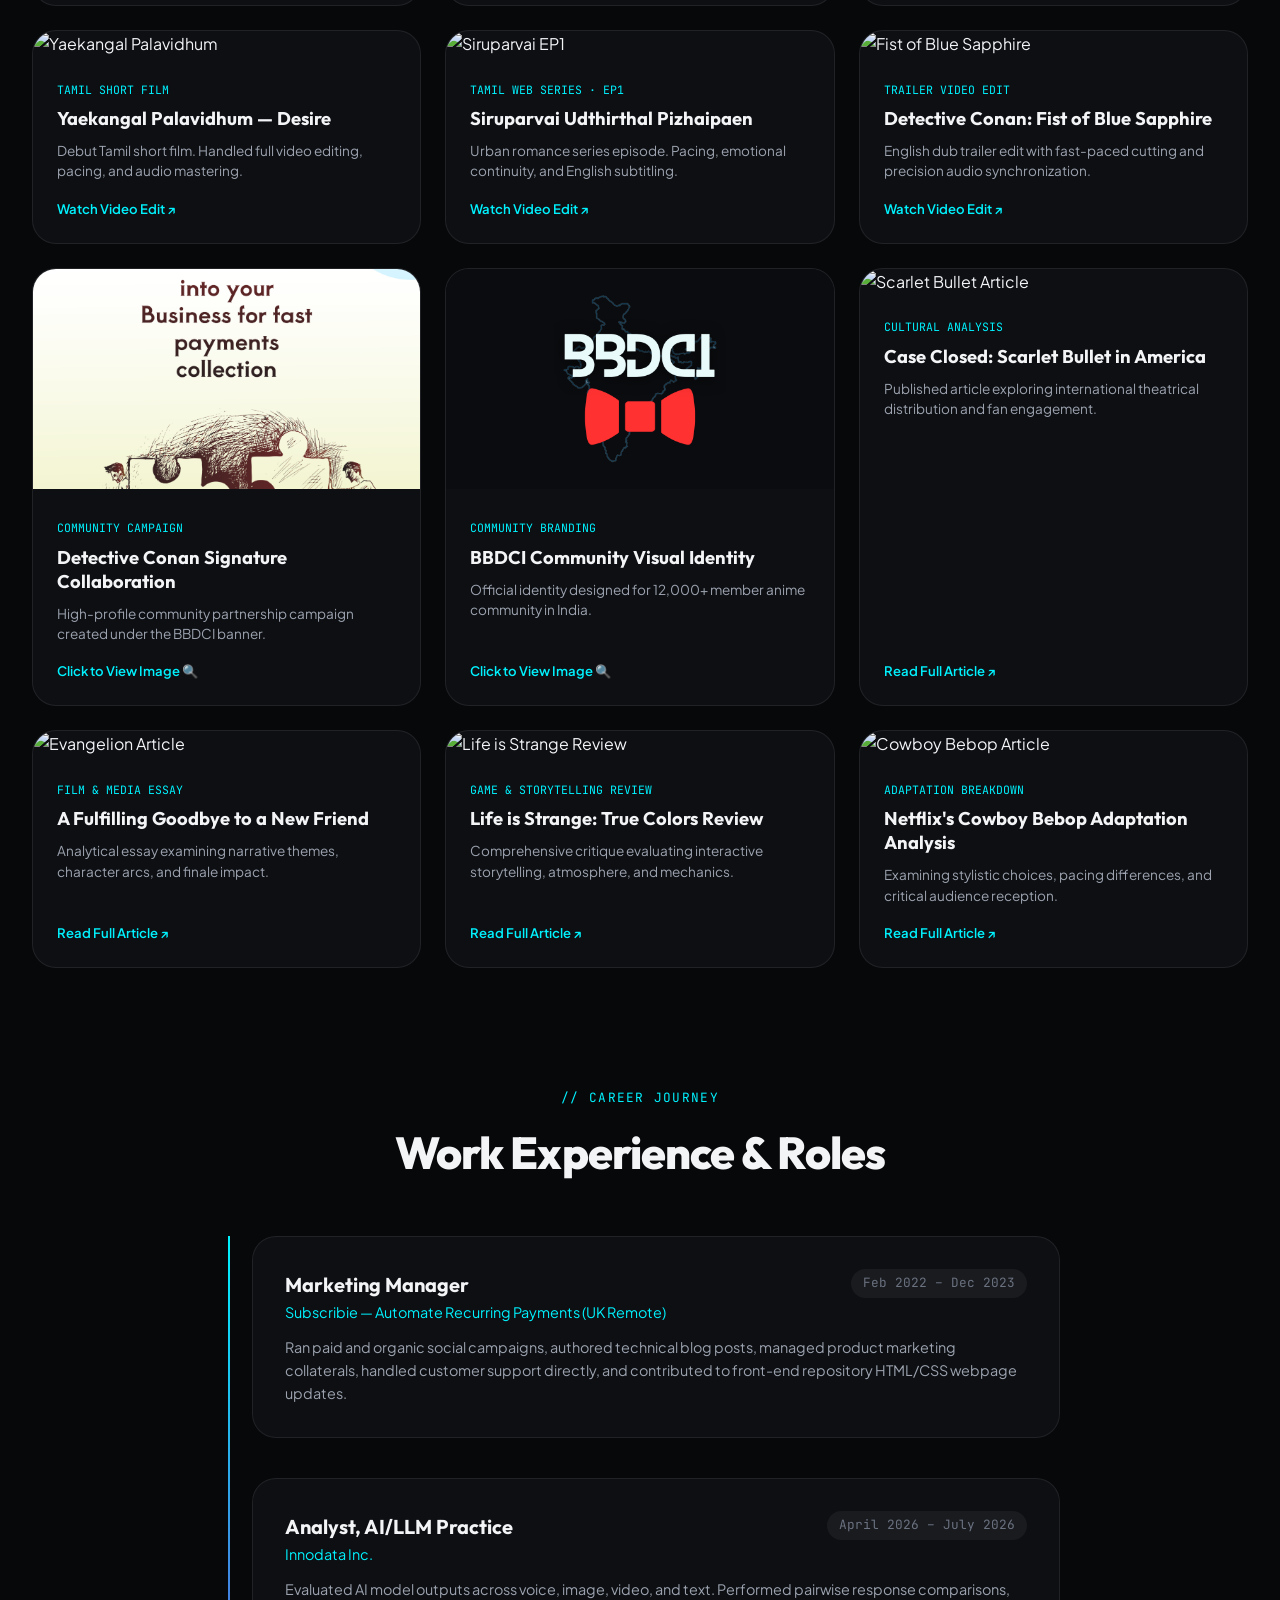
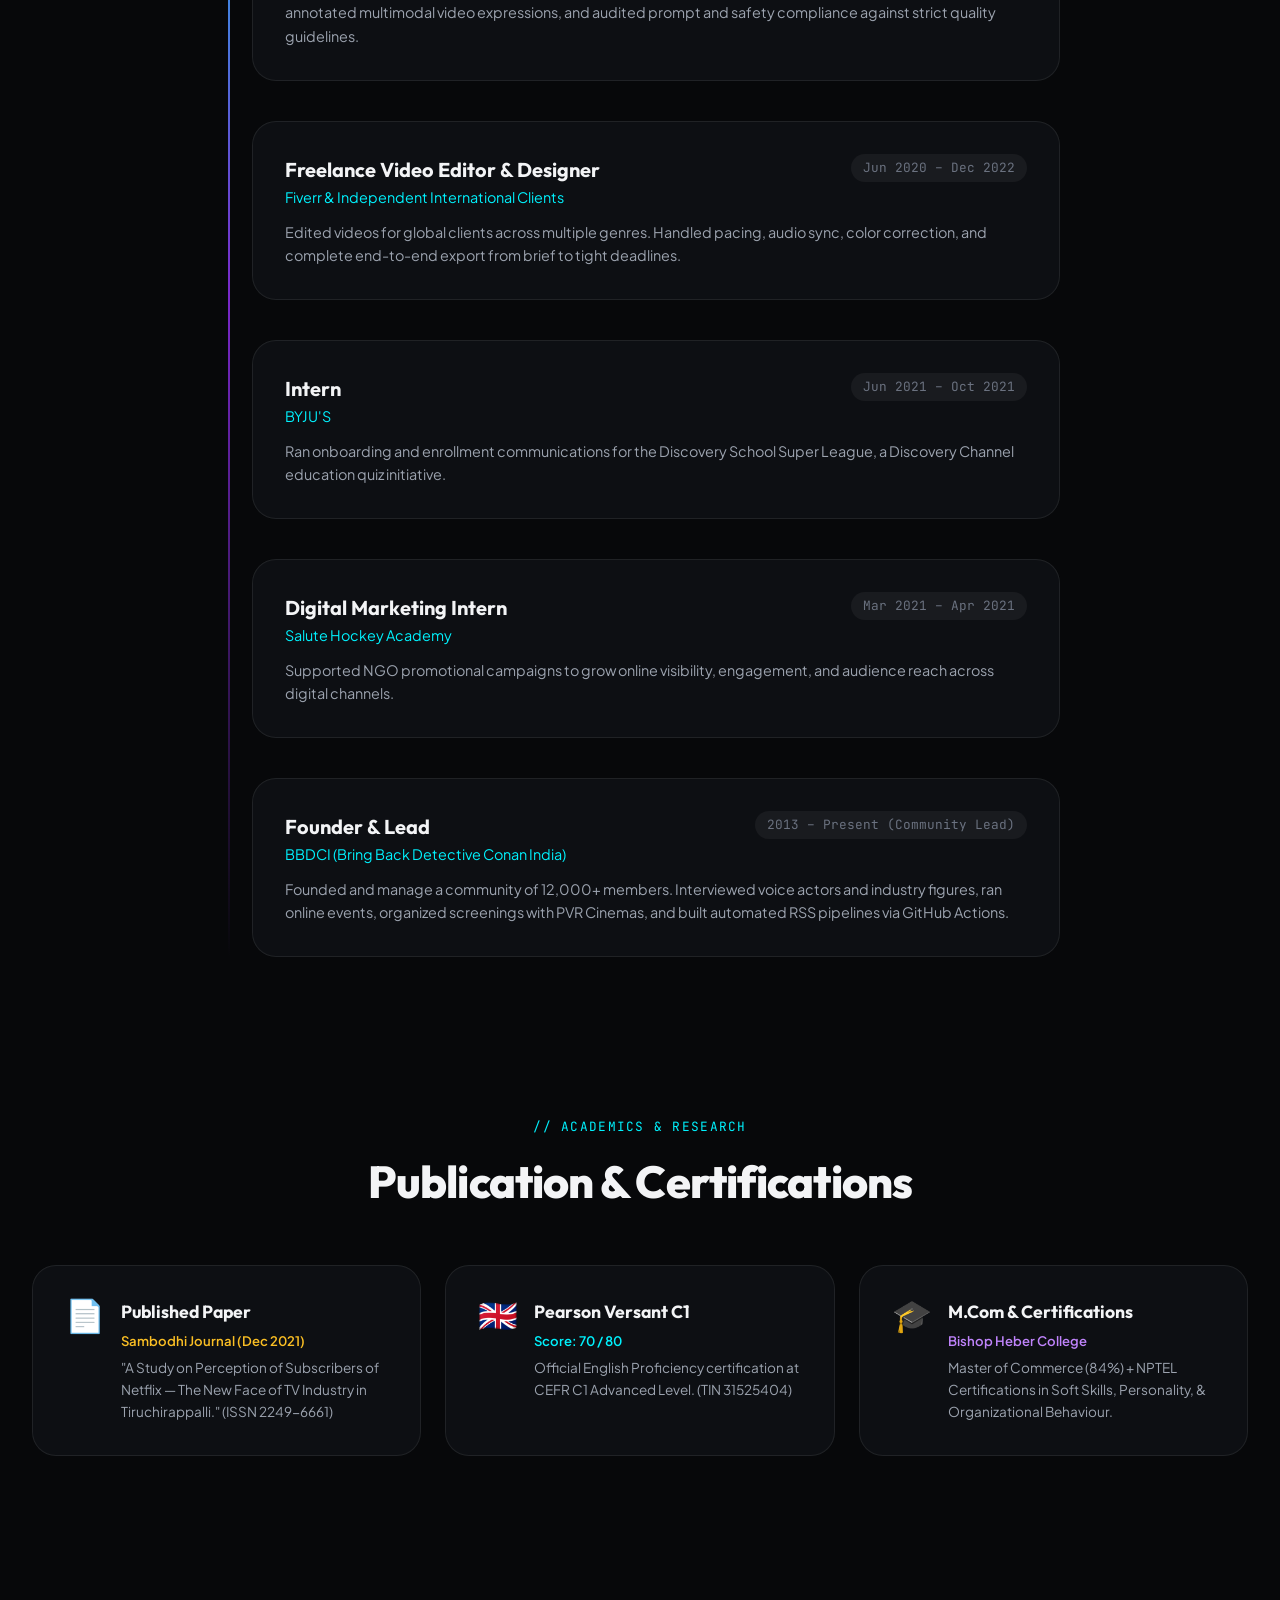
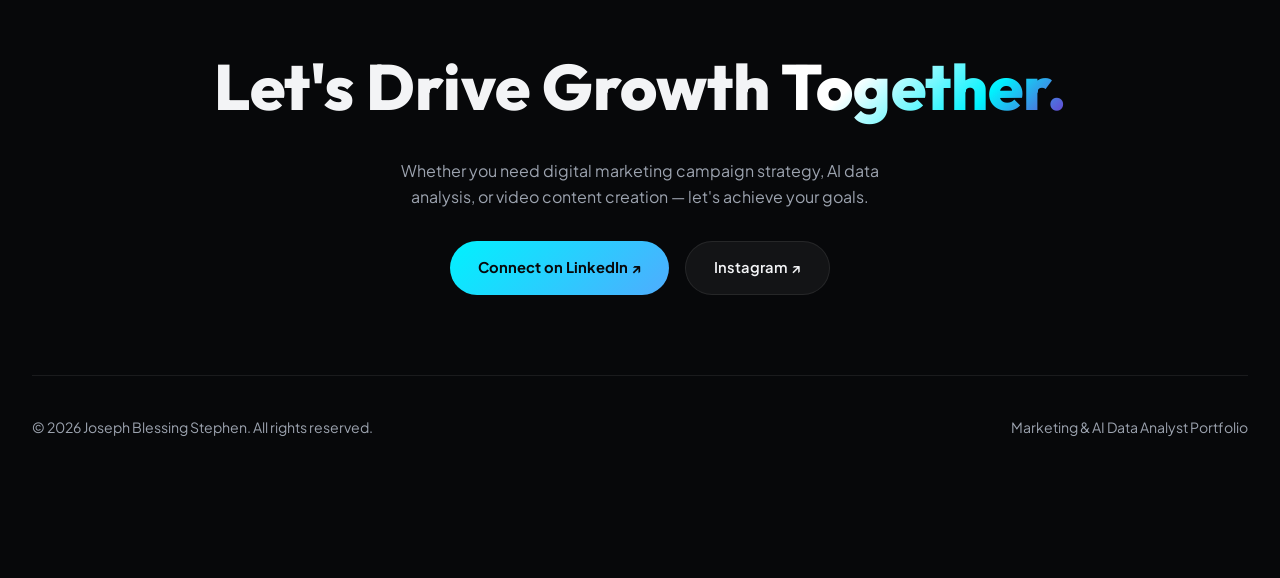
==== commit 93e6220b: "Adjust hierarchy: Marketing -> AI -> Editing -> BBDCI, add internships, fix article links and design" ====
--- a/index.html
+++ b/index.html
@@ -3,8 +3,8 @@
 <head>
   <meta charset="UTF-8">
   <meta name="viewport" content="width=device-width, initial-scale=1.0">
-  <title>Joseph Blessing Stephen — AI Data Analyst, Video Editor & Content Creator</title>
-  <meta name="description" content="Portfolio of Joseph Blessing Stephen — AI/LLM Data Analyst, Video Editor, Graphic Designer, and Content Creator.">
+  <title>Joseph Blessing Stephen — Marketing & Content Specialist · AI Analyst · Video Editor</title>
+  <meta name="description" content="Portfolio of Joseph Blessing Stephen — Marketing & Content Specialist, AI/LLM Data Analyst, and Video Editor.">
   <link rel="stylesheet" href="style.css">
 </head>
 <body>
@@ -18,7 +18,7 @@
     <a href="#" class="nav-brand">JBS<span>.</span></a>
     <ul class="nav-menu">
       <li><a href="#about" class="nav-link active">About</a></li>
-      <li><a href="#work" class="nav-link">Work</a></li>
+      <li><a href="#work" class="nav-link">Work &amp; Portfolio</a></li>
       <li><a href="#experience" class="nav-link">Experience</a></li>
       <li><a href="#credentials" class="nav-link">Credentials</a></li>
     </ul>
@@ -30,65 +30,64 @@
     <div class="container">
       <div class="bento-grid">
         
-        <!-- Main Bento Card: Hero Title & Intro -->
+        <!-- Main Bento Card: Marketing & AI Focus -->
         <div class="glass-card bento-main">
           <div>
             <div class="bento-pill">
               <span class="bento-pill-dot"></span>
-              Available for AI Annotation, Editing & Content Roles
+              Marketing Specialist · AI Analyst · Video Editor
             </div>
             <h1 class="hero-title">
               Joseph <span class="text-gradient">Blessing Stephen.</span>
             </h1>
             <p class="hero-subtitle">
-              <strong>AI/LLM Data Analyst, Video Editor, and Content Specialist</strong> bridging the gap between cutting-edge AI evaluation, visual storytelling, and community growth. Also a proud "vibe coder"!
+              <strong>Digital Marketer &amp; Content Specialist</strong> with experience in AI/LLM Data Analysis, Video Editing, and Community Growth. Combining strategic marketing campaigns with technical precision and creative storytelling.
             </p>
           </div>
           <div class="hero-actions">
-            <a href="#work" class="btn-primary">Explore Portfolio →</a>
+            <a href="#work" class="btn-primary">View Featured Work →</a>
             <a href="https://www.linkedin.com/in/josephblessing-stephen-42ba62148/" target="_blank" class="btn-secondary">LinkedIn Profile ↗</a>
           </div>
         </div>
 
-        <!-- Bento Card: Impact Stats -->
+        <!-- Bento Card: Impact Stats (Marketing Focus) -->
         <div class="glass-card bento-stats">
           <div class="stat-box">
+            <div class="stat-number">2<span>+ Yrs</span></div>
+            <div class="stat-desc">Digital Marketing &amp; SaaS Experience</div>
+          </div>
+          <div class="stat-box">
             <div class="stat-number">12K<span>+</span></div>
-            <div class="stat-desc">Community Members Built (BBDCI)</div>
+            <div class="stat-desc">Community Members Built &amp; Led (BBDCI)</div>
           </div>
           <div class="stat-box">
             <div class="stat-number">C1</div>
-            <div class="stat-desc">Pearson Versant English (70/80)</div>
-          </div>
-          <div class="stat-box">
-            <div class="stat-number">8<span>+</span></div>
-            <div class="stat-desc">Years Creative & Media Experience</div>
-          </div>
-        </div>
-
-        <!-- Bento Card: Skill Stack -->
+            <div class="stat-desc">Pearson Versant English Proficiency</div>
+          </div>
+        </div>
+
+        <!-- Bento Card: Marketing & Tech Skill Stack -->
         <div class="glass-card bento-stack">
-          <h3 class="bento-heading">⚡ Core Skills & Tools</h3>
+          <h3 class="bento-heading">🚀 Marketing &amp; Technical Skillset</h3>
           <div class="stack-tags">
+            <span class="tag-pill highlight">Campaign &amp; Social Strategy</span>
+            <span class="tag-pill highlight">Technical &amp; Blog Writing</span>
             <span class="tag-pill highlight">AI/LLM Evaluation</span>
-            <span class="tag-pill highlight">Data Annotation</span>
-            <span class="tag-pill highlight">HTML/CSS (Vibe Coder)</span>
-            <span class="tag-pill highlight">Wix</span>
+            <span class="tag-pill highlight">Multimodal Data Annotation</span>
             <span class="tag-pill">Adobe Premiere Pro</span>
-            <span class="tag-pill">After Effects</span>
-            <span class="tag-pill">Photoshop</span>
-            <span class="tag-pill">Illustrator</span>
-            <span class="tag-pill">Canva</span>
-            <span class="tag-pill">SEO & Google Ads</span>
-          </div>
-        </div>
-
-        <!-- Bento Card: Reel Spotlight -->
+            <span class="tag-pill">Photoshop &amp; Illustrator</span>
+            <span class="tag-pill">Canva Design</span>
+            <span class="tag-pill">HTML &amp; CSS</span>
+            <span class="tag-pill">SEO &amp; Google Ads</span>
+          </div>
+        </div>
+
+        <!-- Bento Card: Reel & Case Study Spotlight -->
         <div class="glass-card bento-spotlight">
           <span class="spotlight-badge">FEATURED REEL</span>
-          <h3 class="bento-heading">Cinematic Editing Reel</h3>
+          <h3 class="bento-heading">Video Editing &amp; Content Reel</h3>
           <p style="font-size: 0.88rem; color: var(--text-muted); margin-bottom: 20px;">
-            Showcasing short films, web series, trailer edits, and audio mastering.
+            Showcasing short films, promotional edits, trailers, and audio mastering work.
           </p>
           <button class="btn-primary" onclick="openVideoModal('iG_r28fKMaU')">
             ▶ Watch Showreel
@@ -104,21 +103,61 @@
     <div class="container">
       <div class="section-header">
         <div class="section-tag">// PORTFOLIO SHOWCASE</div>
-        <h2 class="section-title">Selected Projects &amp; Edits</h2>
+        <h2 class="section-title">Marketing, Design &amp; Video Projects</h2>
       </div>
 
       <!-- Filter Controls -->
       <div class="filter-bar">
         <button class="filter-btn active" data-filter="all">All Projects</button>
+        <button class="filter-btn" data-filter="marketing">Marketing &amp; Social</button>
         <button class="filter-btn" data-filter="film">Film &amp; Video</button>
-        <button class="filter-btn" data-filter="design">Brand &amp; Social</button>
-        <button class="filter-btn" data-filter="writing">Articles &amp; Research</button>
+        <button class="filter-btn" data-filter="community">Community &amp; Anime</button>
+        <button class="filter-btn" data-filter="writing">Articles &amp; Blog</button>
       </div>
 
       <!-- Portfolio Grid -->
       <div class="portfolio-grid">
 
-        <!-- Film 1 -->
+        <!-- Marketing 1: Subscribie Infographic -->
+        <div class="portfolio-card" data-category="marketing" onclick="openImageModal('images/Work Sample (Images)_5.png', '5 Impressive AI Solutions — Subscribie Infographic')">
+          <div class="portfolio-thumb-wrap">
+            <img src="images/Work Sample (Images)_5.png" alt="AI Infographic" class="portfolio-thumb">
+          </div>
+          <div class="portfolio-info">
+            <span class="portfolio-cat">Marketing &amp; Infographic</span>
+            <h3 class="portfolio-title">5 Impressive AI Solutions — Subscribie</h3>
+            <p class="portfolio-desc">Marketing graphic designed for Subscribie UK SaaS product promotion and blog content.</p>
+            <span class="portfolio-link">Click to View Image 🔍</span>
+          </div>
+        </div>
+
+        <!-- Marketing 2: Promotional Graphics -->
+        <div class="portfolio-card" data-category="marketing" onclick="openImageModal('images/Work Sample (Images)_8.png', 'Promotional Graphics & Social Campaigns')">
+          <div class="portfolio-thumb-wrap">
+            <img src="images/Work Sample (Images)_8.png" alt="Social Campaigns" class="portfolio-thumb">
+          </div>
+          <div class="portfolio-info">
+            <span class="portfolio-cat">Social &amp; Campaign Design</span>
+            <h3 class="portfolio-title">Promotional Graphics &amp; Social Campaigns</h3>
+            <p class="portfolio-desc">High-engagement promotional visual assets created for paid and organic campaigns.</p>
+            <span class="portfolio-link">Click to View Image 🔍</span>
+          </div>
+        </div>
+
+        <!-- Marketing 3: Product & Brand Banner -->
+        <div class="portfolio-card" data-category="marketing" onclick="openImageModal('images/Work Sample (Images)_4.png', 'Digital Marketing Assets')">
+          <div class="portfolio-thumb-wrap">
+            <img src="images/Work Sample (Images)_4.png" alt="Marketing Banners" class="portfolio-thumb">
+          </div>
+          <div class="portfolio-info">
+            <span class="portfolio-cat">Content Marketing</span>
+            <h3 class="portfolio-title">Digital Marketing &amp; Brand Assets</h3>
+            <p class="portfolio-desc">Custom marketing collaterals engineered for higher user click-through and engagement.</p>
+            <span class="portfolio-link">Click to View Image 🔍</span>
+          </div>
+        </div>
+
+        <!-- Film 1: Short Film -->
         <div class="portfolio-card" data-category="film" onclick="openVideoModal('oix3HaJ3TAI')">
           <div class="portfolio-thumb-wrap">
             <img src="https://img.youtube.com/vi/oix3HaJ3TAI/sddefault.jpg" alt="Yaekangal Palavidhum" class="portfolio-thumb">
@@ -130,11 +169,11 @@
             <span class="portfolio-cat">Tamil Short Film</span>
             <h3 class="portfolio-title">Yaekangal Palavidhum — Desire</h3>
             <p class="portfolio-desc">Debut Tamil short film. Handled full video editing, pacing, and audio mastering.</p>
-            <span class="portfolio-link">Watch Edit ↗</span>
-          </div>
-        </div>
-
-        <!-- Film 2 -->
+            <span class="portfolio-link">Watch Video Edit ↗</span>
+          </div>
+        </div>
+
+        <!-- Film 2: Web Series -->
         <div class="portfolio-card" data-category="film" onclick="openVideoModal('a2PjZ2qBULs')">
           <div class="portfolio-thumb-wrap">
             <img src="https://img.youtube.com/vi/a2PjZ2qBULs/maxresdefault.jpg" alt="Siruparvai EP1" class="portfolio-thumb">
@@ -143,91 +182,104 @@
             </div>
           </div>
           <div class="portfolio-info">
-            <span class="portfolio-cat">Tamil Web Series · S1 EP1</span>
+            <span class="portfolio-cat">Tamil Web Series · EP1</span>
             <h3 class="portfolio-title">Siruparvai Udthirthal Pizhaipaen</h3>
-            <p class="portfolio-desc">Urban romance series episode. Color grading, pacing, and English subtitling.</p>
-            <span class="portfolio-link">Watch Edit ↗</span>
-          </div>
-        </div>
-
-        <!-- Film 3 -->
+            <p class="portfolio-desc">Urban romance series episode. Pacing, emotional continuity, and English subtitling.</p>
+            <span class="portfolio-link">Watch Video Edit ↗</span>
+          </div>
+        </div>
+
+        <!-- Film 3: Anime Feature Trailer -->
         <div class="portfolio-card" data-category="film" onclick="openVideoModal('U5Qs0IihvVs')">
           <div class="portfolio-thumb-wrap">
-            <img src="https://img.youtube.com/vi/U5Qs0IihvVs/maxresdefault.jpg" alt="Detective Conan Trailer" class="portfolio-thumb">
+            <img src="https://img.youtube.com/vi/U5Qs0IihvVs/maxresdefault.jpg" alt="Fist of Blue Sapphire" class="portfolio-thumb">
             <div class="play-overlay">
               <div class="play-btn-circle">▶</div>
             </div>
           </div>
           <div class="portfolio-info">
-            <span class="portfolio-cat">Anime Feature Trailer</span>
-            <h3 class="portfolio-title">Fist of Blue Sapphire Trailer</h3>
-            <p class="portfolio-desc">English dub trailer edit with high-tempo audio synchronization for global fanbases.</p>
-            <span class="portfolio-link">Watch Edit ↗</span>
-          </div>
-        </div>
-
-        <!-- Design 1 -->
-        <div class="portfolio-card" data-category="design">
-          <div class="portfolio-thumb-wrap">
-            <img src="https://jimmyedagawa78.github.io/Joseph-portfolio/images/Work Sample (Images)_8.png" alt="Social Graphics" class="portfolio-thumb">
-          </div>
-          <div class="portfolio-info">
-            <span class="portfolio-cat">Social &amp; Campaign Design</span>
-            <h3 class="portfolio-title">Promotional Graphics &amp; Social Assets</h3>
-            <p class="portfolio-desc">High-engagement visual content created for digital marketing campaigns.</p>
-            <span class="portfolio-link">View Graphic ↗</span>
-          </div>
-        </div>
-
-        <!-- Design 2 -->
-        <div class="portfolio-card" data-category="design">
-          <div class="portfolio-thumb-wrap">
-            <img src="https://jimmyedagawa78.github.io/Joseph-portfolio/images/Work Sample (Images)_5.png" alt="AI Infographic" class="portfolio-thumb">
-          </div>
-          <div class="portfolio-info">
-            <span class="portfolio-cat">Infographic Design</span>
-            <h3 class="portfolio-title">5 Impressive AI Solutions — Subscribie</h3>
-            <p class="portfolio-desc">Custom infographic designed for Subscribie UK SaaS product marketing.</p>
-            <span class="portfolio-link">View Infographic ↗</span>
-          </div>
-        </div>
-
-        <!-- Design 3 -->
-        <div class="portfolio-card" data-category="design">
-          <div class="portfolio-thumb-wrap">
-            <img src="https://jimmyedagawa78.github.io/Joseph-portfolio/logos/bbdci.png" alt="BBDCI Logo" class="portfolio-thumb" style="object-fit: contain; padding: 20px; background: #0c0d10;">
-          </div>
-          <div class="portfolio-info">
-            <span class="portfolio-cat">Brand Identity</span>
-            <h3 class="portfolio-title">BBDCI Community Branding</h3>
-            <p class="portfolio-desc">Full brand identity and logo suite designed for 12,000+ member anime community.</p>
-            <span class="portfolio-link">View Branding ↗</span>
-          </div>
-        </div>
-
-        <!-- Article 1 -->
+            <span class="portfolio-cat">Trailer Video Edit</span>
+            <h3 class="portfolio-title">Detective Conan: Fist of Blue Sapphire</h3>
+            <p class="portfolio-desc">English dub trailer edit with fast-paced cutting and precision audio synchronization.</p>
+            <span class="portfolio-link">Watch Video Edit ↗</span>
+          </div>
+        </div>
+
+        <!-- Community / Anime 1: BBDCI Collab -->
+        <div class="portfolio-card" data-category="community" onclick="openImageModal('images/Work Sample (Images)_1.png', 'Detective Conan Signature Collab')">
+          <div class="portfolio-thumb-wrap">
+            <img src="images/Work Sample (Images)_1.png" alt="Detective Conan Collab" class="portfolio-thumb">
+          </div>
+          <div class="portfolio-info">
+            <span class="portfolio-cat">Community Campaign</span>
+            <h3 class="portfolio-title">Detective Conan Signature Collaboration</h3>
+            <p class="portfolio-desc">High-profile community partnership campaign created under the BBDCI banner.</p>
+            <span class="portfolio-link">Click to View Image 🔍</span>
+          </div>
+        </div>
+
+        <!-- Community / Anime 2: BBDCI Brand Logo -->
+        <div class="portfolio-card" data-category="community" onclick="openImageModal('logos/bbdci.png', 'BBDCI Community Branding')">
+          <div class="portfolio-thumb-wrap">
+            <img src="logos/bbdci.png" alt="BBDCI Logo" class="portfolio-thumb" style="object-fit: contain; padding: 24px; background: #0b0c0f;">
+          </div>
+          <div class="portfolio-info">
+            <span class="portfolio-cat">Community Branding</span>
+            <h3 class="portfolio-title">BBDCI Community Visual Identity</h3>
+            <p class="portfolio-desc">Official identity designed for 12,000+ member anime community in India.</p>
+            <span class="portfolio-link">Click to View Image 🔍</span>
+          </div>
+        </div>
+
+        <!-- Writing 1: Case Closed Article -->
         <div class="portfolio-card" data-category="writing">
           <div class="portfolio-thumb-wrap">
-            <img src="https://static.wixstatic.com/media/c05f22_fc73b9ad4c8d4f3aabbd27b1f8b4db31~mv2.jpg/v1/fill/w_640,h_337,al_c,q_80,enc_avif,quality_auto/c05f22_fc73b9ad4c8d4f3aabbd27b1f8b4db31~mv2.jpg" alt="Scarlet Bullet" class="portfolio-thumb">
+            <img src="https://static.wixstatic.com/media/c05f22_fc73b9ad4c8d4f3aabbd27b1f8b4db31~mv2.jpg/v1/fill/w_640,h_337,al_c,q_80,enc_avif,quality_auto/c05f22_fc73b9ad4c8d4f3aabbd27b1f8b4db31~mv2.jpg" alt="Scarlet Bullet Article" class="portfolio-thumb">
           </div>
           <div class="portfolio-info">
             <span class="portfolio-cat">Cultural Analysis</span>
             <h3 class="portfolio-title">Case Closed: Scarlet Bullet in America</h3>
-            <p class="portfolio-desc">Published article exploring international theatrical distributions and fan reactions.</p>
-            <a href="https://jimmyedagawa78.github.io/Joseph-portfolio/articles/case-closed-scarlet-bullet.html" target="_blank" class="portfolio-link">Read Article ↗</a>
-          </div>
-        </div>
-
-        <!-- Article 2 -->
+            <p class="portfolio-desc">Published article exploring international theatrical distribution and fan engagement.</p>
+            <a href="articles/case-closed-scarlet-bullet.html" target="_blank" class="portfolio-link">Read Full Article ↗</a>
+          </div>
+        </div>
+
+        <!-- Writing 2: Evangelion Article -->
         <div class="portfolio-card" data-category="writing">
           <div class="portfolio-thumb-wrap">
-            <img src="https://static.wixstatic.com/media/c05f22_875d15ac8cb341748c58243ea5f5b197~mv2.jpg/v1/fill/w_454,h_341,fp_0.50_0.50,q_90,enc_avif,quality_auto/c05f22_875d15ac8cb341748c58243ea5f5b197~mv2.jpg" alt="Life is Strange" class="portfolio-thumb">
-          </div>
-          <div class="portfolio-info">
-            <span class="portfolio-cat">Gaming Review</span>
+            <img src="https://static.wixstatic.com/media/c05f22_5d5b269d8288432682b895a636b2c20d~mv2.jpg/v1/fill/w_454,h_341,fp_0.50_0.50,q_90,enc_avif,quality_auto/c05f22_5d5b269d8288432682b895a636b2c20d~mv2.jpg" alt="Evangelion Article" class="portfolio-thumb">
+          </div>
+          <div class="portfolio-info">
+            <span class="portfolio-cat">Film &amp; Media Essay</span>
+            <h3 class="portfolio-title">A Fulfilling Goodbye to a New Friend</h3>
+            <p class="portfolio-desc">Analytical essay examining narrative themes, character arcs, and finale impact.</p>
+            <a href="articles/eva-goodbye.html" target="_blank" class="portfolio-link">Read Full Article ↗</a>
+          </div>
+        </div>
+
+        <!-- Writing 3: Life is Strange Article -->
+        <div class="portfolio-card" data-category="writing">
+          <div class="portfolio-thumb-wrap">
+            <img src="https://static.wixstatic.com/media/c05f22_875d15ac8cb341748c58243ea5f5b197~mv2.jpg/v1/fill/w_454,h_341,fp_0.50_0.50,q_90,enc_avif,quality_auto/c05f22_875d15ac8cb341748c58243ea5f5b197~mv2.jpg" alt="Life is Strange Review" class="portfolio-thumb">
+          </div>
+          <div class="portfolio-info">
+            <span class="portfolio-cat">Game &amp; Storytelling Review</span>
             <h3 class="portfolio-title">Life is Strange: True Colors Review</h3>
-            <p class="portfolio-desc">In-depth breakdown of storytelling, character narrative arcs, and game design.</p>
-            <a href="https://jimmyedagawa78.github.io/Joseph-portfolio/articles/life-is-strange-true-colors.html" target="_blank" class="portfolio-link">Read Article ↗</a>
+            <p class="portfolio-desc">Comprehensive critique evaluating interactive storytelling, atmosphere, and mechanics.</p>
+            <a href="articles/life-is-strange-true-colors.html" target="_blank" class="portfolio-link">Read Full Article ↗</a>
+          </div>
+        </div>
+
+        <!-- Writing 4: Cowboy Bebop Article -->
+        <div class="portfolio-card" data-category="writing">
+          <div class="portfolio-thumb-wrap">
+            <img src="https://static.wixstatic.com/media/c05f22_fc73b9ad4c8d4f3aabbd27b1f8b4db31~mv2.jpg/v1/fill/w_640,h_337,al_c,q_80,enc_avif,quality_auto/c05f22_fc73b9ad4c8d4f3aabbd27b1f8b4db31~mv2.jpg" alt="Cowboy Bebop Article" class="portfolio-thumb">
+          </div>
+          <div class="portfolio-info">
+            <span class="portfolio-cat">Adaptation Breakdown</span>
+            <h3 class="portfolio-title">Netflix's Cowboy Bebop Adaptation Analysis</h3>
+            <p class="portfolio-desc">Examining stylistic choices, pacing differences, and critical audience reception.</p>
+            <a href="articles/cowboy-bebop-netflix.html" target="_blank" class="portfolio-link">Read Full Article ↗</a>
           </div>
         </div>
 
@@ -235,17 +287,32 @@
     </div>
   </section>
 
-  <!-- Experience & Career Timeline -->
+  <!-- Experience & Career Timeline (Strict Hierarchy: Marketing -> AI -> Video -> Internships -> BBDCI) -->
   <section class="hero-section" id="experience" style="padding-top: 40px;">
     <div class="container">
       <div class="section-header">
         <div class="section-tag">// CAREER JOURNEY</div>
-        <h2 class="section-title">Work Experience</h2>
+        <h2 class="section-title">Work Experience &amp; Roles</h2>
       </div>
 
       <div class="timeline-list">
         
-        <!-- Experience 1 -->
+        <!-- Experience 1: Marketing Manager (Subscribie) -->
+        <div class="glass-card timeline-item">
+          <div class="timeline-dot"></div>
+          <div class="timeline-header">
+            <div>
+              <h3 class="timeline-role">Marketing Manager</h3>
+              <div class="timeline-company">Subscribie — Automate Recurring Payments (UK Remote)</div>
+            </div>
+            <span class="timeline-date">Feb 2022 – Dec 2023</span>
+          </div>
+          <p style="font-size: 0.9rem; color: var(--text-muted); line-height: 1.6;">
+            Ran paid and organic social campaigns, authored technical blog posts, managed product marketing collaterals, handled customer support directly, and contributed to front-end repository HTML/CSS webpage updates.
+          </p>
+        </div>
+
+        <!-- Experience 2: AI Analyst (Innodata) -->
         <div class="glass-card timeline-item">
           <div class="timeline-dot"></div>
           <div class="timeline-header">
@@ -256,52 +323,67 @@
             <span class="timeline-date">April 2026 – July 2026</span>
           </div>
           <p style="font-size: 0.9rem; color: var(--text-muted); line-height: 1.6;">
-            Evaluated AI model outputs across text, image, video, and voice. Compared pairwise model responses, tagged video expressions, and audited prompts and responses for accuracy, safety, and policy compliance.
-          </p>
-        </div>
-
-        <!-- Experience 2 -->
-        <div class="glass-card timeline-item">
-          <div class="timeline-dot"></div>
-          <div class="timeline-header">
-            <div>
-              <h3 class="timeline-role">Marketing Manager</h3>
-              <div class="timeline-company">Subscribie — UK SaaS Startup (Remote)</div>
-            </div>
-            <span class="timeline-date">Feb 2022 – Dec 2023</span>
-          </div>
-          <p style="font-size: 0.9rem; color: var(--text-muted); line-height: 1.6;">
-            Ran paid and organic campaigns, authored technical blog posts, handled customer support, designed marketing webpages, and assisted with front-end repository HTML/CSS updates.
-          </p>
-        </div>
-
-        <!-- Experience 3 -->
-        <div class="glass-card timeline-item">
-          <div class="timeline-dot"></div>
-          <div class="timeline-header">
-            <div>
-              <h3 class="timeline-role">Founder &amp; Community Lead</h3>
+            Evaluated AI model outputs across voice, image, video, and text. Performed pairwise response comparisons, annotated multimodal video expressions, and audited prompt and safety compliance against strict quality guidelines.
+          </p>
+        </div>
+
+        <!-- Experience 3: Freelance Video Editor -->
+        <div class="glass-card timeline-item">
+          <div class="timeline-dot"></div>
+          <div class="timeline-header">
+            <div>
+              <h3 class="timeline-role">Freelance Video Editor &amp; Designer</h3>
+              <div class="timeline-company">Fiverr &amp; Independent International Clients</div>
+            </div>
+            <span class="timeline-date">Jun 2020 – Dec 2022</span>
+          </div>
+          <p style="font-size: 0.9rem; color: var(--text-muted); line-height: 1.6;">
+            Edited videos for global clients across multiple genres. Handled pacing, audio sync, color correction, and complete end-to-end export from brief to tight deadlines.
+          </p>
+        </div>
+
+        <!-- Experience 4: BYJU'S Internship -->
+        <div class="glass-card timeline-item">
+          <div class="timeline-dot"></div>
+          <div class="timeline-header">
+            <div>
+              <h3 class="timeline-role">Intern</h3>
+              <div class="timeline-company">BYJU'S</div>
+            </div>
+            <span class="timeline-date">Jun 2021 – Oct 2021</span>
+          </div>
+          <p style="font-size: 0.9rem; color: var(--text-muted); line-height: 1.6;">
+            Ran onboarding and enrollment communications for the Discovery School Super League, a Discovery Channel education quiz initiative.
+          </p>
+        </div>
+
+        <!-- Experience 5: Salute Hockey Academy Internship -->
+        <div class="glass-card timeline-item">
+          <div class="timeline-dot"></div>
+          <div class="timeline-header">
+            <div>
+              <h3 class="timeline-role">Digital Marketing Intern</h3>
+              <div class="timeline-company">Salute Hockey Academy</div>
+            </div>
+            <span class="timeline-date">Mar 2021 – Apr 2021</span>
+          </div>
+          <p style="font-size: 0.9rem; color: var(--text-muted); line-height: 1.6;">
+            Supported NGO promotional campaigns to grow online visibility, engagement, and audience reach across digital channels.
+          </p>
+        </div>
+
+        <!-- Experience 6: BBDCI Founder (Hobby & Community) -->
+        <div class="glass-card timeline-item">
+          <div class="timeline-dot"></div>
+          <div class="timeline-header">
+            <div>
+              <h3 class="timeline-role">Founder &amp; Lead</h3>
               <div class="timeline-company">BBDCI (Bring Back Detective Conan India)</div>
             </div>
-            <span class="timeline-date">2013 – Present</span>
-          </div>
-          <p style="font-size: 0.9rem; color: var(--text-muted); line-height: 1.6;">
-            Built and maintain a community of 12,000+ members. Coordinated official theatrical screenings with PVR Cinemas and created automated RSS/social pipelines using GitHub Actions.
-          </p>
-        </div>
-
-        <!-- Experience 4 -->
-        <div class="glass-card timeline-item">
-          <div class="timeline-dot"></div>
-          <div class="timeline-header">
-            <div>
-              <h3 class="timeline-role">Freelance Video Editor &amp; Designer</h3>
-              <div class="timeline-company">Fiverr &amp; Independent Clients</div>
-            </div>
-            <span class="timeline-date">Jun 2020 – Dec 2022</span>
-          </div>
-          <p style="font-size: 0.9rem; color: var(--text-muted); line-height: 1.6;">
-            Delivered cinematic edits, audio sync, color grading, and brand graphics for international clients across various genres on tight deadlines.
+            <span class="timeline-date">2013 – Present (Community Lead)</span>
+          </div>
+          <p style="font-size: 0.9rem; color: var(--text-muted); line-height: 1.6;">
+            Founded and manage a community of 12,000+ members. Interviewed voice actors and industry figures, ran online events, organized screenings with PVR Cinemas, and built automated RSS pipelines via GitHub Actions.
           </p>
         </div>
 
@@ -313,13 +395,25 @@
   <section class="hero-section" id="credentials" style="padding-top: 40px;">
     <div class="container">
       <div class="section-header">
-        <div class="section-tag">// ACADEMICS &amp; CERTIFICATIONS</div>
-        <h2 class="section-title">Research &amp; Certifications</h2>
+        <div class="section-tag">// ACADEMICS &amp; RESEARCH</div>
+        <h2 class="section-title">Publication &amp; Certifications</h2>
       </div>
 
       <div class="certs-grid">
         
-        <!-- Cert 1: Versant -->
+        <!-- Cert 1: Published Paper -->
+        <div class="glass-card cert-card">
+          <div class="cert-icon">📄</div>
+          <div>
+            <h4 style="font-family: var(--font-display); font-size: 1.1rem; font-weight: 700; margin-bottom: 4px;">Published Paper</h4>
+            <div style="font-size: 0.82rem; color: var(--accent-gold); font-weight: 600; margin-bottom: 6px;">Sambodhi Journal (Dec 2021)</div>
+            <p style="font-size: 0.85rem; color: var(--text-muted);">
+              "A Study on Perception of Subscribers of Netflix — The New Face of TV Industry in Tiruchirappalli." (ISSN 2249-6661)
+            </p>
+          </div>
+        </div>
+
+        <!-- Cert 2: Versant -->
         <div class="glass-card cert-card">
           <div class="cert-icon">🇬🇧</div>
           <div>
@@ -331,26 +425,14 @@
           </div>
         </div>
 
-        <!-- Cert 2: Published Paper -->
-        <div class="glass-card cert-card">
-          <div class="cert-icon">📄</div>
-          <div>
-            <h4 style="font-family: var(--font-display); font-size: 1.1rem; font-weight: 700; margin-bottom: 4px;">Published Paper</h4>
-            <div style="font-size: 0.82rem; color: var(--accent-gold); font-weight: 600; margin-bottom: 6px;">Sambodhi Journal (Dec 2021)</div>
-            <p style="font-size: 0.85rem; color: var(--text-muted);">
-              "A Study on Perception of Subscribers of Netflix — The New Face of TV Industry in Tiruchirappalli."
-            </p>
-          </div>
-        </div>
-
-        <!-- Cert 3: NPTEL & Education -->
+        <!-- Cert 3: M.Com & NPTEL -->
         <div class="glass-card cert-card">
           <div class="cert-icon">🎓</div>
           <div>
             <h4 style="font-family: var(--font-display); font-size: 1.1rem; font-weight: 700; margin-bottom: 4px;">M.Com &amp; Certifications</h4>
             <div style="font-size: 0.82rem; color: #c084fc; font-weight: 600; margin-bottom: 6px;">Bishop Heber College</div>
             <p style="font-size: 0.85rem; color: var(--text-muted);">
-              Master of Commerce degree + NPTEL Certifications in Soft Skills, Personality, &amp; Organizational Behaviour.
+              Master of Commerce (84%) + NPTEL Certifications in Soft Skills, Personality, &amp; Organizational Behaviour.
             </p>
           </div>
         </div>
@@ -367,12 +449,21 @@
     </div>
   </div>
 
+  <!-- Image Lightbox Modal Overlay -->
+  <div class="image-modal" id="imageModal">
+    <div class="image-modal-content">
+      <button class="image-modal-close" id="closeImgModalBtn">×</button>
+      <img id="modalImage" src="" alt="Design Preview">
+      <div class="image-modal-title" id="modalImageTitle">Design Sample</div>
+    </div>
+  </div>
+
   <!-- Footer CTA -->
   <footer class="footer-cta">
     <div class="container">
-      <h2 class="footer-cta-title">Let's Build Something <span class="text-gradient">Extraordinary.</span></h2>
-      <p style="color: var(--text-muted); max-width: 500px; margin: 0 auto 32px;">
-        Whether you need AI data analysis, video editing, or content strategy — let me help you tell the right story.
+      <h2 class="footer-cta-title">Let's Drive Growth <span class="text-gradient">Together.</span></h2>
+      <p style="color: var(--text-muted); max-width: 520px; margin: 0 auto 32px;">
+        Whether you need digital marketing campaign strategy, AI data analysis, or video content creation — let's achieve your goals.
       </p>
       <div style="display: flex; gap: 16px; justify-content: center; flex-wrap: wrap;">
         <a href="https://www.linkedin.com/in/josephblessing-stephen-42ba62148/" target="_blank" class="btn-primary">Connect on LinkedIn ↗</a>
@@ -381,7 +472,7 @@
 
       <div class="footer-bottom" style="margin-top: 80px;">
         <div>© 2026 Joseph Blessing Stephen. All rights reserved.</div>
-        <div>Built with Glassmorphism &amp; Modern Web Guidance</div>
+        <div>Marketing &amp; AI Data Analyst Portfolio</div>
       </div>
     </div>
   </footer>
--- a/style.css
+++ b/style.css
@@ -659,6 +659,64 @@
   color: var(--accent-cyan);
 }
 
+/* Image Lightbox Modal */
+.image-modal {
+  position: fixed;
+  inset: 0;
+  z-index: 9999;
+  background: rgba(7, 8, 10, 0.92);
+  backdrop-filter: blur(20px);
+  display: flex;
+  flex-direction: column;
+  align-items: center;
+  justify-content: center;
+  padding: 32px;
+  opacity: 0;
+  pointer-events: none;
+  transition: var(--transition);
+}
+.image-modal.active {
+  opacity: 1;
+  pointer-events: auto;
+}
+.image-modal-content {
+  position: relative;
+  max-width: 90vw;
+  max-height: 80vh;
+  display: flex;
+  flex-direction: column;
+  align-items: center;
+}
+.image-modal-content img {
+  max-width: 100%;
+  max-height: 75vh;
+  object-fit: contain;
+  border-radius: var(--radius-md);
+  box-shadow: 0 25px 50px rgba(0, 0, 0, 0.8), 0 0 30px rgba(0, 242, 254, 0.2);
+  border: 1px solid var(--border-light);
+}
+.image-modal-title {
+  margin-top: 16px;
+  font-family: var(--font-display);
+  font-size: 1.1rem;
+  font-weight: 600;
+  color: var(--text-main);
+}
+.image-modal-close {
+  position: absolute;
+  top: -48px;
+  right: 0;
+  background: none;
+  border: none;
+  color: var(--text-main);
+  font-size: 2rem;
+  cursor: pointer;
+  transition: var(--transition);
+}
+.image-modal-close:hover {
+  color: var(--accent-cyan);
+}
+
 /* Footer CTA */
 .footer-cta {
   padding: 100px 0;
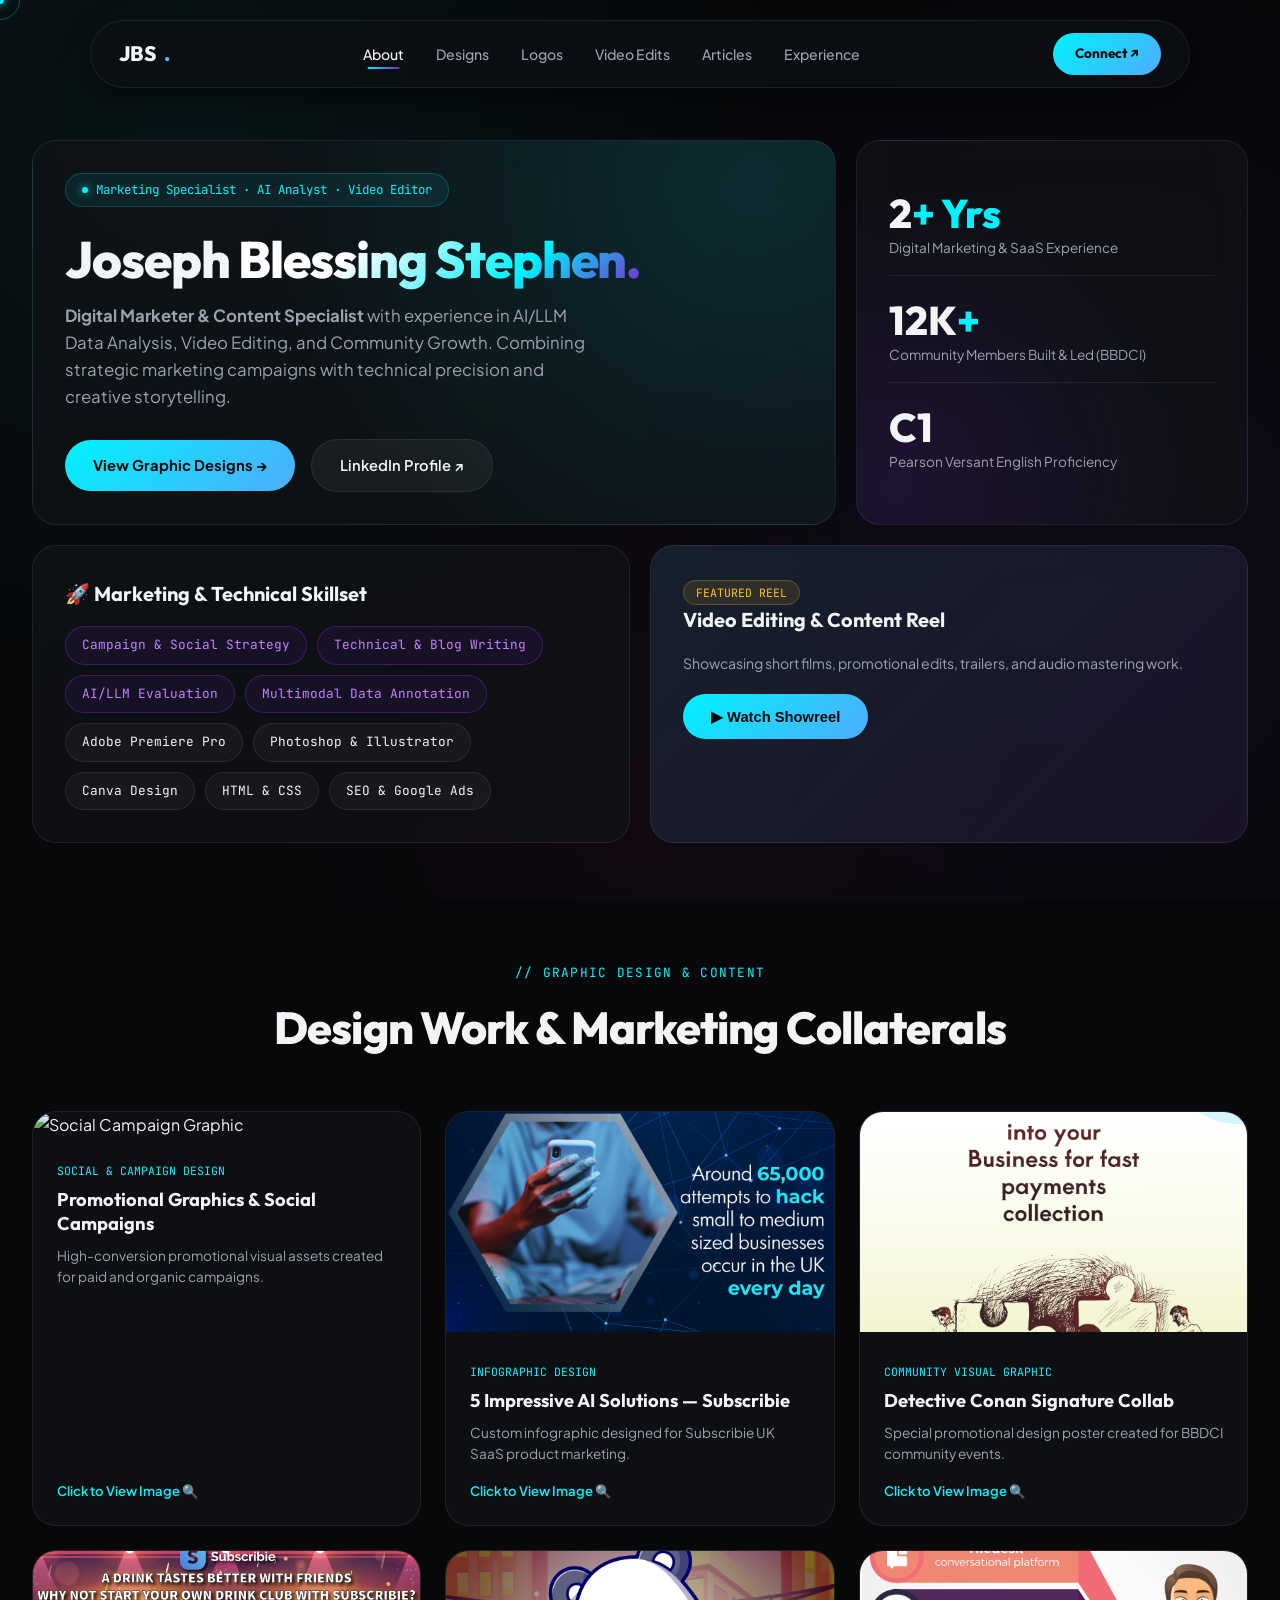
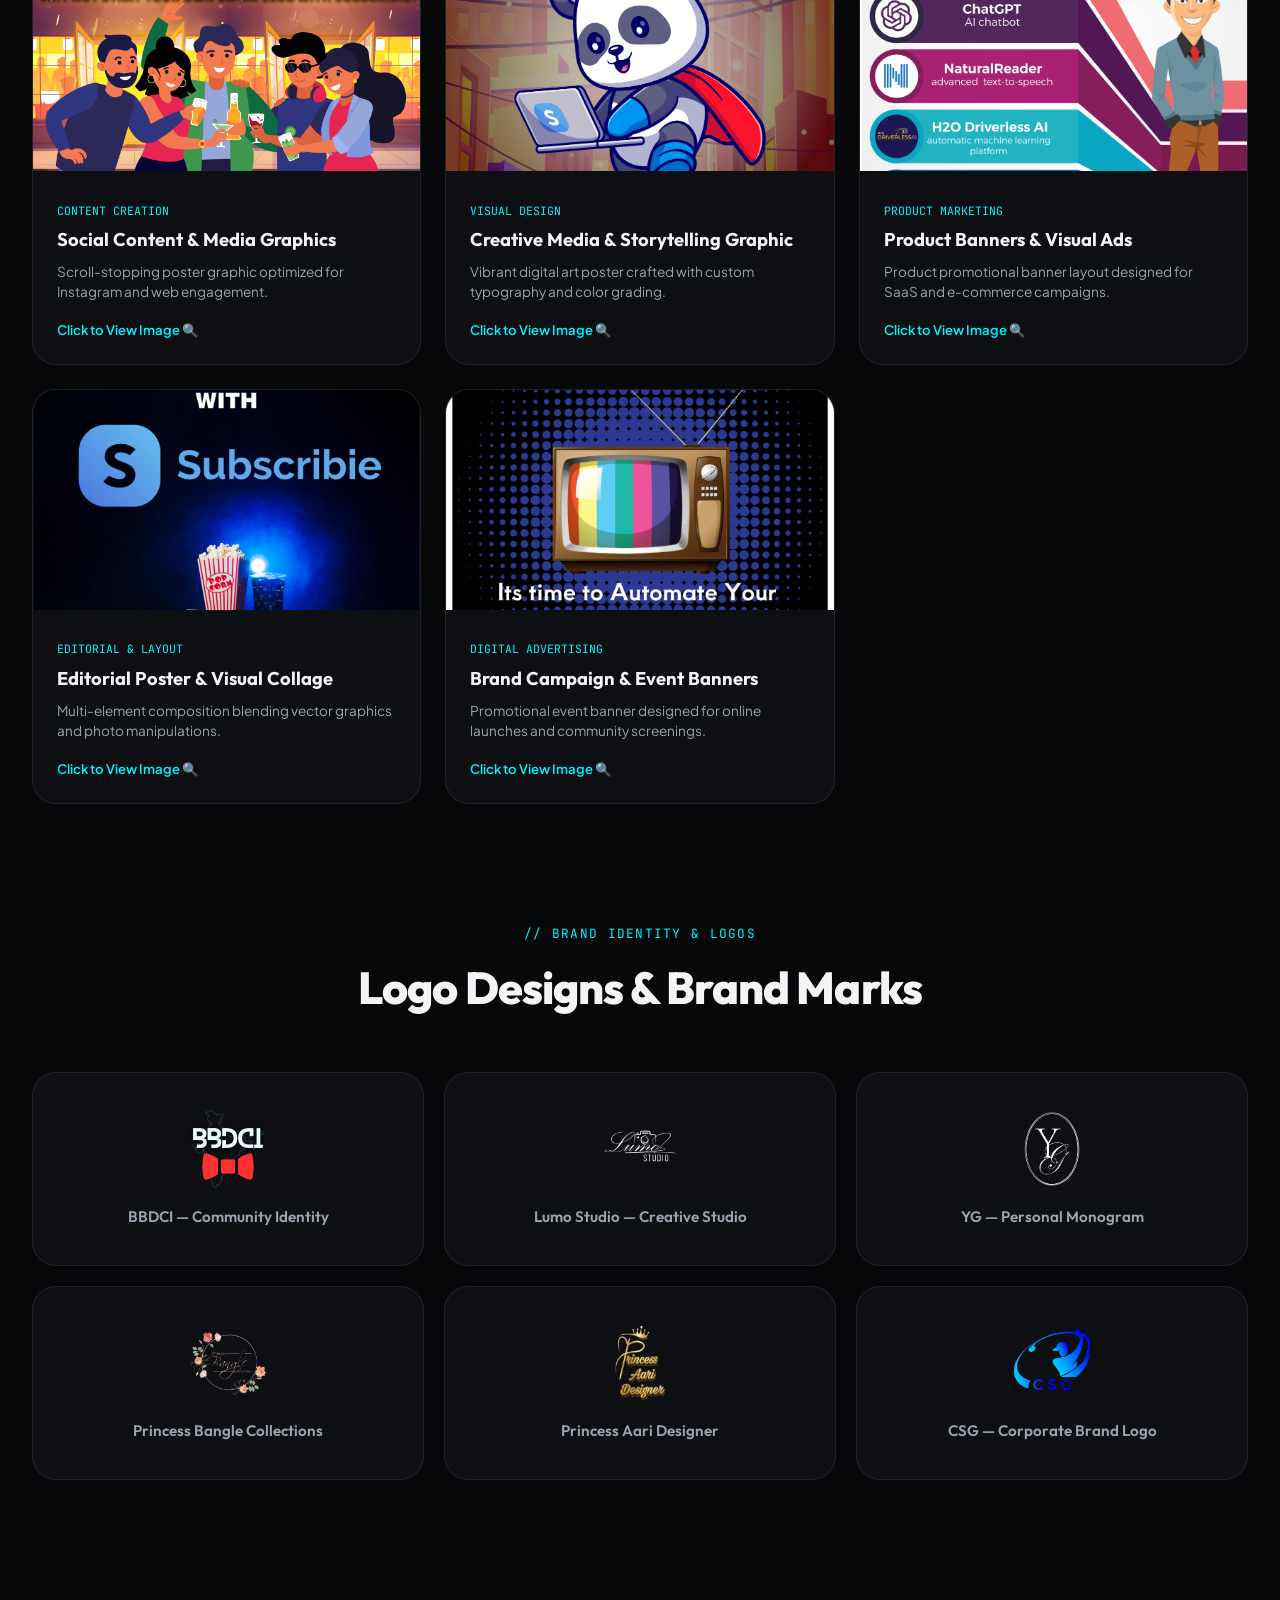
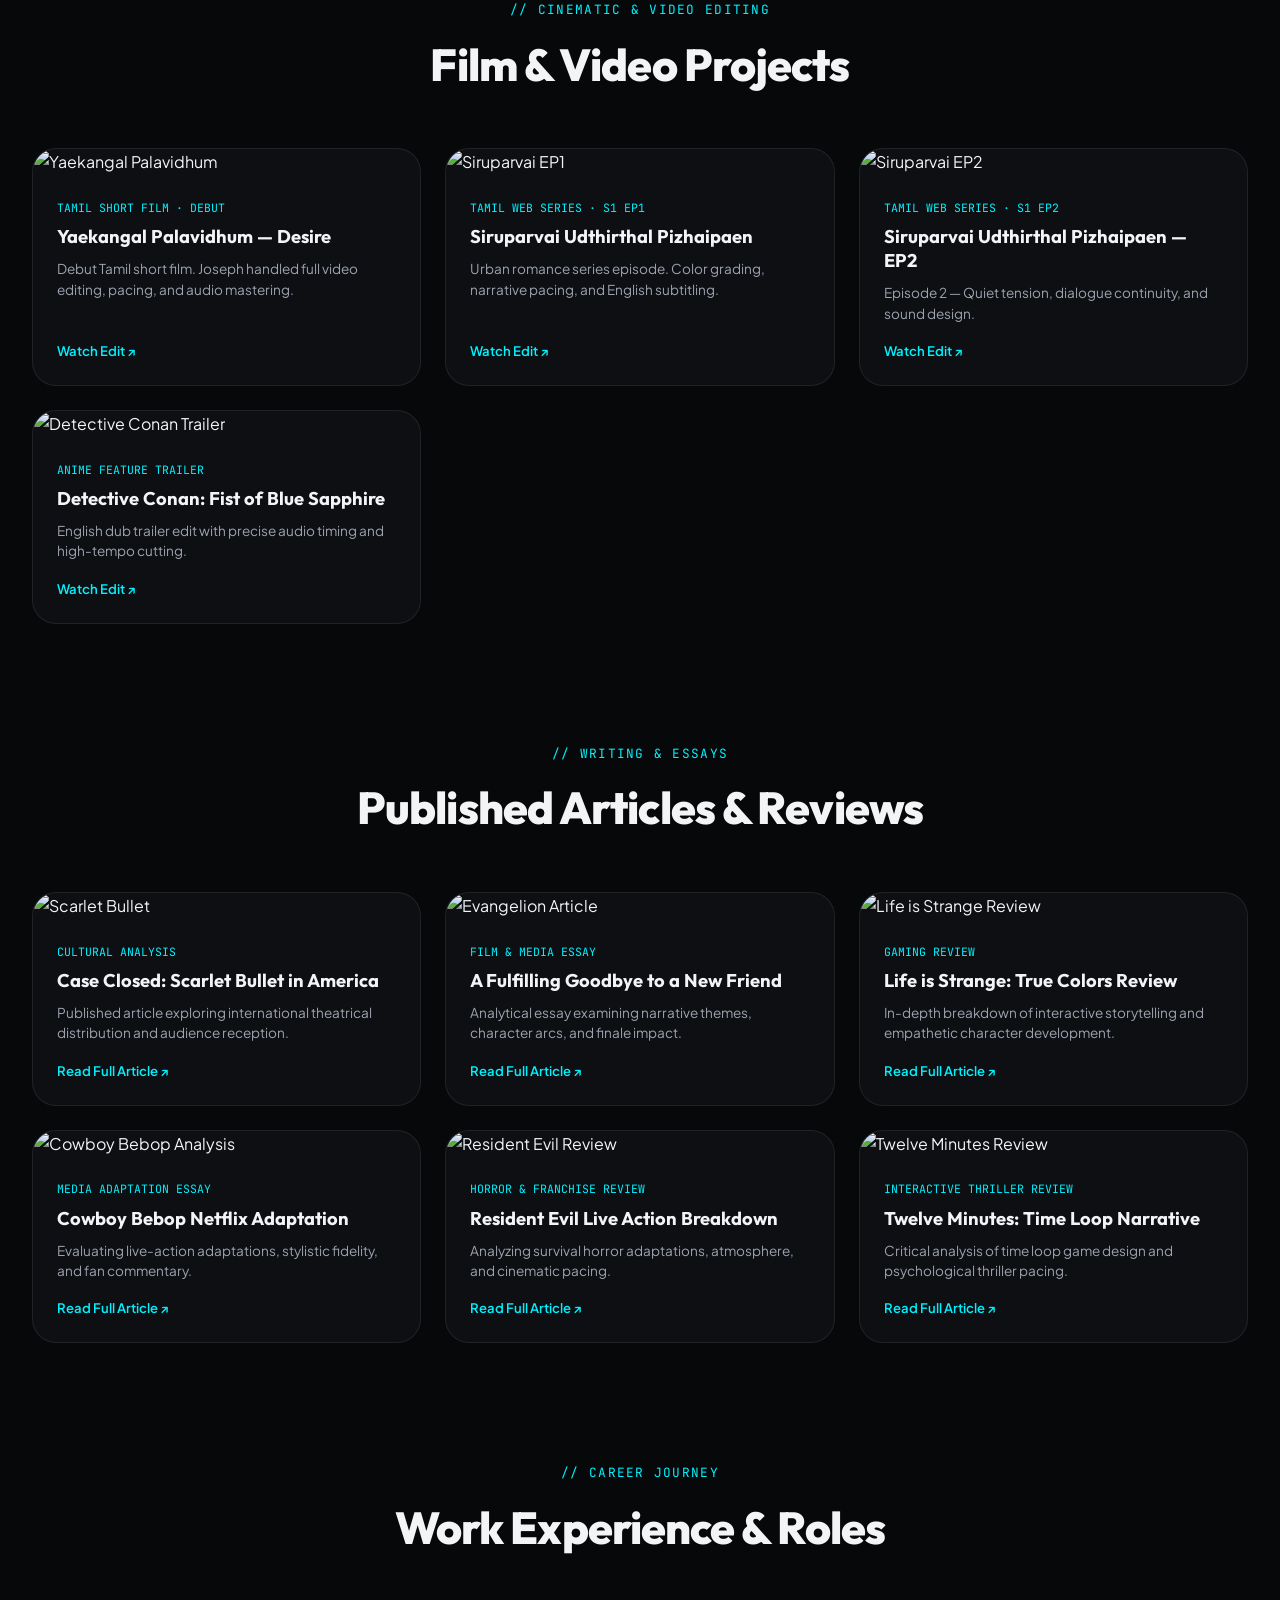
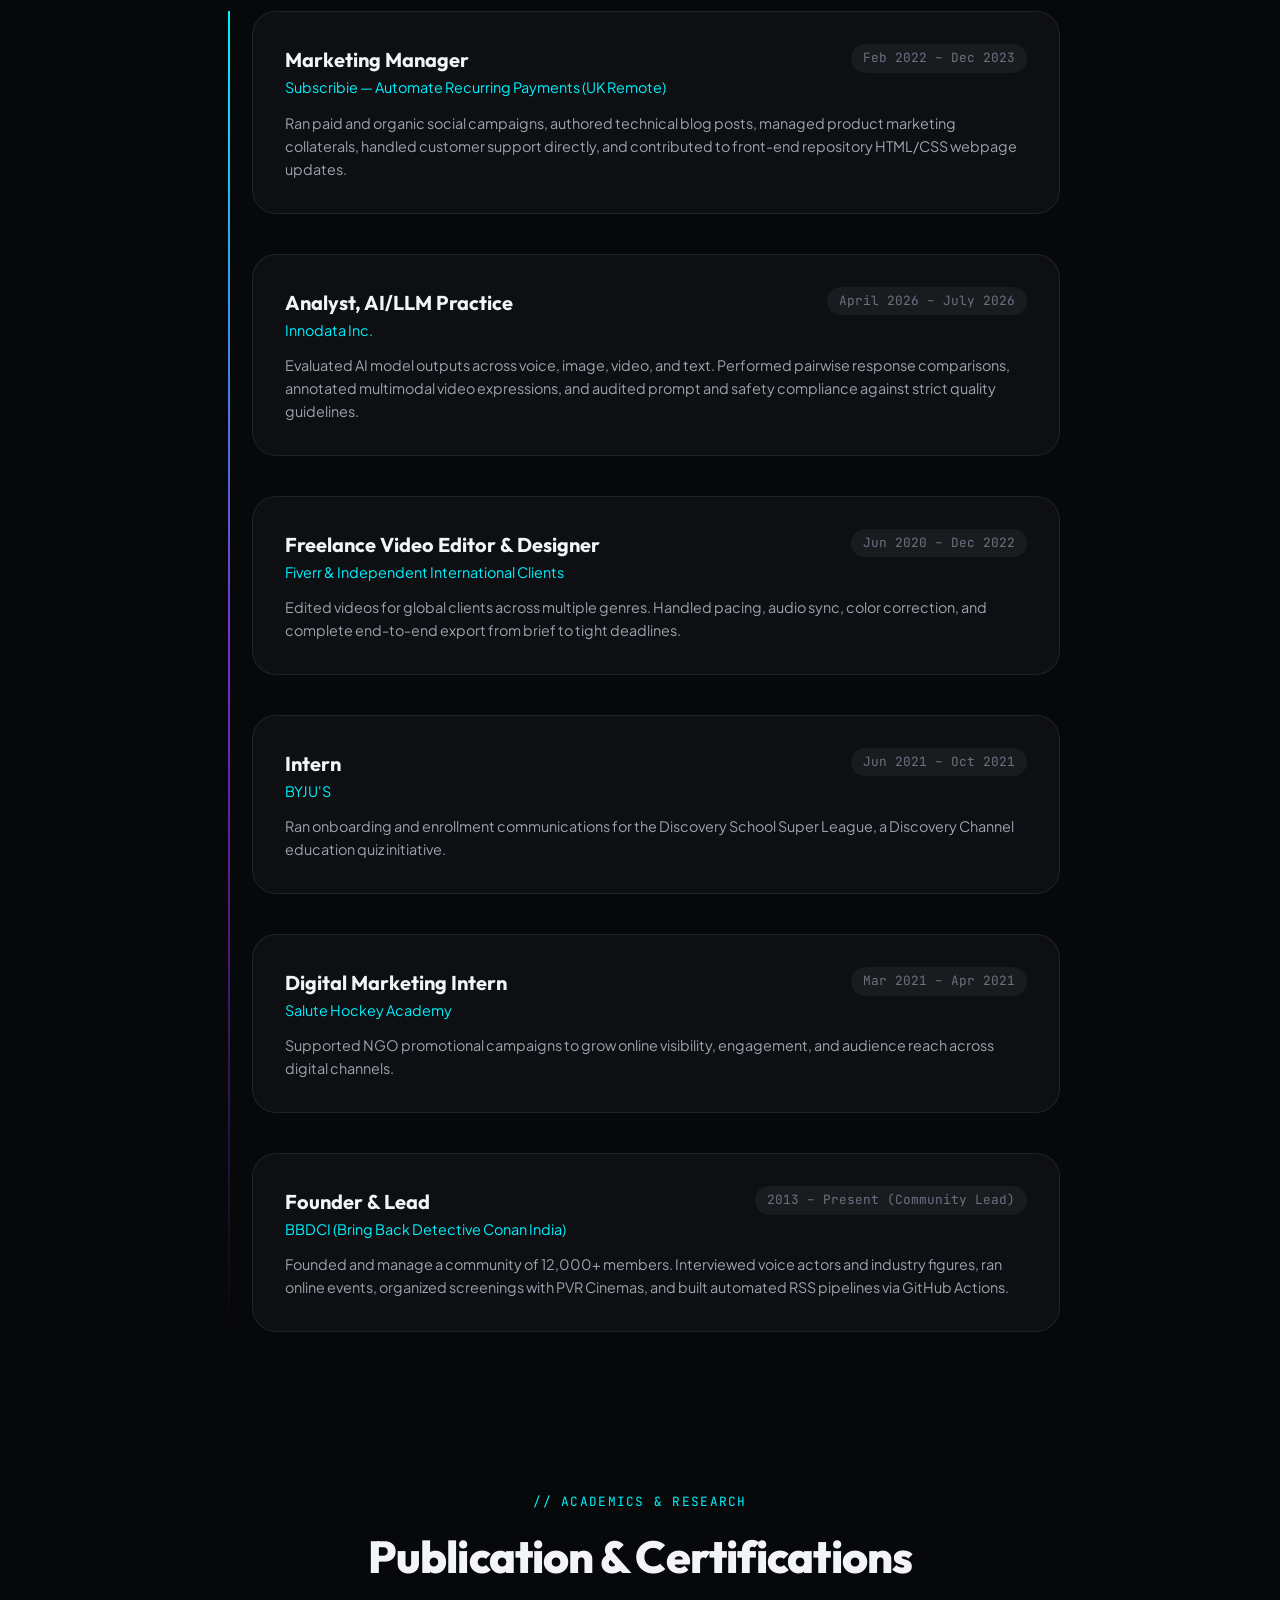
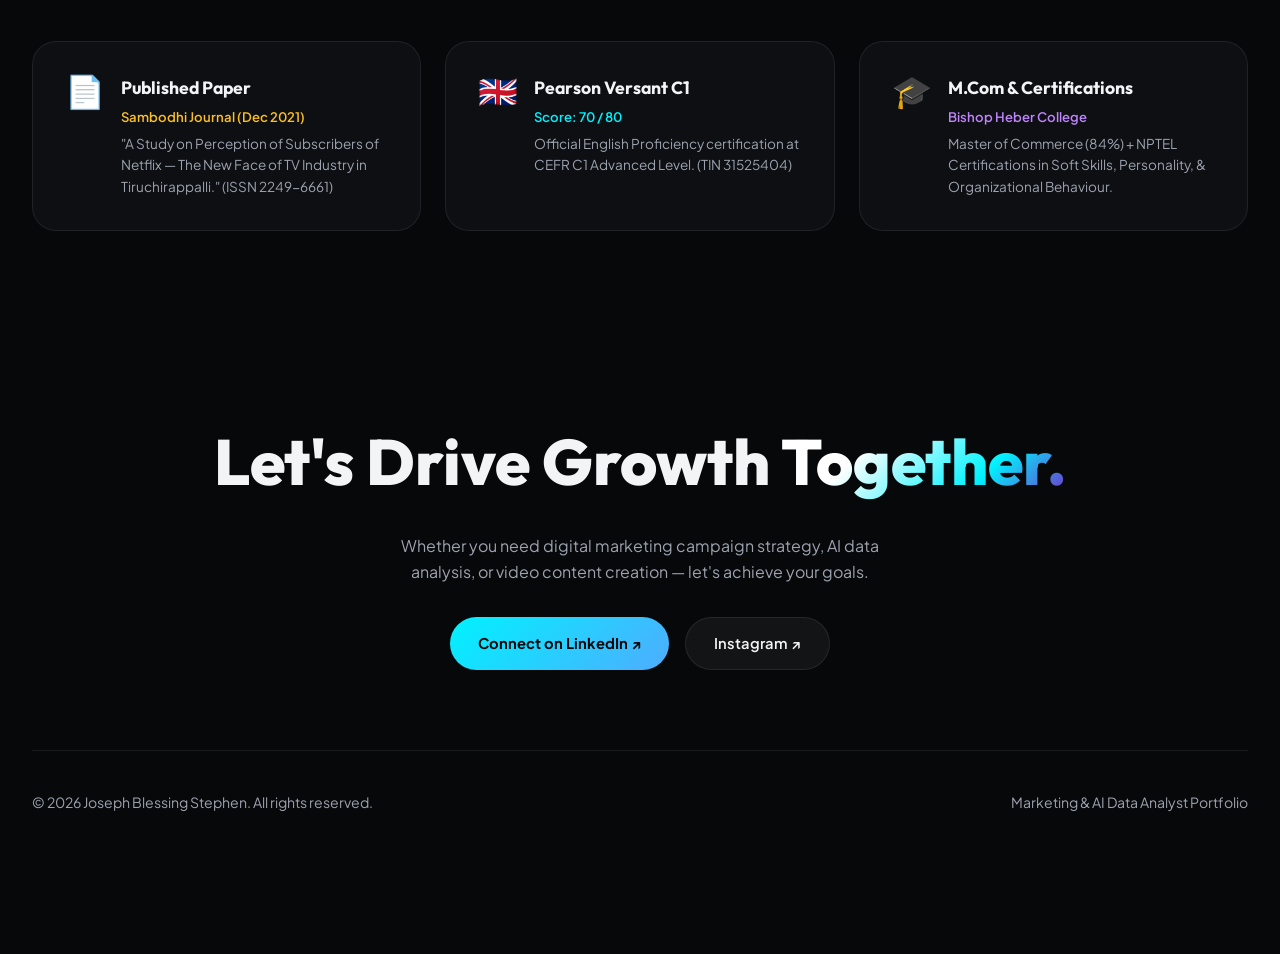
==== commit a707d824: "Separate into dedicated sections: Graphic Designs, Brand Logos, Video Edits, Articles, and Experienc" ====
--- a/index.html
+++ b/index.html
@@ -4,7 +4,7 @@
   <meta charset="UTF-8">
   <meta name="viewport" content="width=device-width, initial-scale=1.0">
   <title>Joseph Blessing Stephen — Marketing & Content Specialist · AI Analyst · Video Editor</title>
-  <meta name="description" content="Portfolio of Joseph Blessing Stephen — Marketing & Content Specialist, AI/LLM Data Analyst, and Video Editor.">
+  <meta name="description" content="Portfolio of Joseph Blessing Stephen — Marketing & Content Specialist, AI/LLM Data Analyst, Video Editor, and Designer.">
   <link rel="stylesheet" href="style.css">
 </head>
 <body>
@@ -18,9 +18,11 @@
     <a href="#" class="nav-brand">JBS<span>.</span></a>
     <ul class="nav-menu">
       <li><a href="#about" class="nav-link active">About</a></li>
-      <li><a href="#work" class="nav-link">Work &amp; Portfolio</a></li>
+      <li><a href="#designs" class="nav-link">Designs</a></li>
+      <li><a href="#logos" class="nav-link">Logos</a></li>
+      <li><a href="#film" class="nav-link">Video Edits</a></li>
+      <li><a href="#articles" class="nav-link">Articles</a></li>
       <li><a href="#experience" class="nav-link">Experience</a></li>
-      <li><a href="#credentials" class="nav-link">Credentials</a></li>
     </ul>
     <a href="https://www.linkedin.com/in/josephblessing-stephen-42ba62148/" target="_blank" class="btn-nav-cta">Connect ↗</a>
   </header>
@@ -45,7 +47,7 @@
             </p>
           </div>
           <div class="hero-actions">
-            <a href="#work" class="btn-primary">View Featured Work →</a>
+            <a href="#designs" class="btn-primary">View Graphic Designs →</a>
             <a href="https://www.linkedin.com/in/josephblessing-stephen-42ba62148/" target="_blank" class="btn-secondary">LinkedIn Profile ↗</a>
           </div>
         </div>
@@ -98,67 +100,186 @@
     </div>
   </section>
 
-  <!-- Work Showcase with Filter Bar -->
-  <section class="hero-section" id="work" style="padding-top: 40px;">
+  <!-- SECTION 1: Graphic & Social Design Showcase -->
+  <section class="hero-section" id="designs" style="padding-top: 40px;">
     <div class="container">
       <div class="section-header">
-        <div class="section-tag">// PORTFOLIO SHOWCASE</div>
-        <h2 class="section-title">Marketing, Design &amp; Video Projects</h2>
-      </div>
-
-      <!-- Filter Controls -->
-      <div class="filter-bar">
-        <button class="filter-btn active" data-filter="all">All Projects</button>
-        <button class="filter-btn" data-filter="marketing">Marketing &amp; Social</button>
-        <button class="filter-btn" data-filter="film">Film &amp; Video</button>
-        <button class="filter-btn" data-filter="community">Community &amp; Anime</button>
-        <button class="filter-btn" data-filter="writing">Articles &amp; Blog</button>
-      </div>
-
-      <!-- Portfolio Grid -->
+        <div class="section-tag">// GRAPHIC DESIGN &amp; CONTENT</div>
+        <h2 class="section-title">Design Work &amp; Marketing Collaterals</h2>
+      </div>
+
       <div class="portfolio-grid">
 
-        <!-- Marketing 1: Subscribie Infographic -->
-        <div class="portfolio-card" data-category="marketing" onclick="openImageModal('images/Work Sample (Images)_5.png', '5 Impressive AI Solutions — Subscribie Infographic')">
-          <div class="portfolio-thumb-wrap">
-            <img src="images/Work Sample (Images)_5.png" alt="AI Infographic" class="portfolio-thumb">
-          </div>
-          <div class="portfolio-info">
-            <span class="portfolio-cat">Marketing &amp; Infographic</span>
-            <h3 class="portfolio-title">5 Impressive AI Solutions — Subscribie</h3>
-            <p class="portfolio-desc">Marketing graphic designed for Subscribie UK SaaS product promotion and blog content.</p>
-            <span class="portfolio-link">Click to View Image 🔍</span>
-          </div>
-        </div>
-
-        <!-- Marketing 2: Promotional Graphics -->
-        <div class="portfolio-card" data-category="marketing" onclick="openImageModal('images/Work Sample (Images)_8.png', 'Promotional Graphics & Social Campaigns')">
-          <div class="portfolio-thumb-wrap">
-            <img src="images/Work Sample (Images)_8.png" alt="Social Campaigns" class="portfolio-thumb">
+        <!-- Design Sample 1 -->
+        <div class="portfolio-card" onclick="openImageModal('images/Work Sample (Images)_8.png', 'Promotional Graphics & Social Campaigns')">
+          <div class="portfolio-thumb-wrap">
+            <img src="images/Work Sample (Images)_8.png" alt="Social Campaign Graphic" class="portfolio-thumb">
           </div>
           <div class="portfolio-info">
             <span class="portfolio-cat">Social &amp; Campaign Design</span>
             <h3 class="portfolio-title">Promotional Graphics &amp; Social Campaigns</h3>
-            <p class="portfolio-desc">High-engagement promotional visual assets created for paid and organic campaigns.</p>
-            <span class="portfolio-link">Click to View Image 🔍</span>
-          </div>
-        </div>
-
-        <!-- Marketing 3: Product & Brand Banner -->
-        <div class="portfolio-card" data-category="marketing" onclick="openImageModal('images/Work Sample (Images)_4.png', 'Digital Marketing Assets')">
-          <div class="portfolio-thumb-wrap">
-            <img src="images/Work Sample (Images)_4.png" alt="Marketing Banners" class="portfolio-thumb">
-          </div>
-          <div class="portfolio-info">
-            <span class="portfolio-cat">Content Marketing</span>
-            <h3 class="portfolio-title">Digital Marketing &amp; Brand Assets</h3>
-            <p class="portfolio-desc">Custom marketing collaterals engineered for higher user click-through and engagement.</p>
-            <span class="portfolio-link">Click to View Image 🔍</span>
-          </div>
-        </div>
-
-        <!-- Film 1: Short Film -->
-        <div class="portfolio-card" data-category="film" onclick="openVideoModal('oix3HaJ3TAI')">
+            <p class="portfolio-desc">High-conversion promotional visual assets created for paid and organic campaigns.</p>
+            <span class="portfolio-link">Click to View Image 🔍</span>
+          </div>
+        </div>
+
+        <!-- Design Sample 2 -->
+        <div class="portfolio-card" onclick="openImageModal('images/Work Sample (Images)_5.png', '5 Impressive AI Solutions — Subscribie Infographic')">
+          <div class="portfolio-thumb-wrap">
+            <img src="images/Work Sample (Images)_5.png" alt="Subscribie AI Infographic" class="portfolio-thumb">
+          </div>
+          <div class="portfolio-info">
+            <span class="portfolio-cat">Infographic Design</span>
+            <h3 class="portfolio-title">5 Impressive AI Solutions — Subscribie</h3>
+            <p class="portfolio-desc">Custom infographic designed for Subscribie UK SaaS product marketing.</p>
+            <span class="portfolio-link">Click to View Image 🔍</span>
+          </div>
+        </div>
+
+        <!-- Design Sample 3 -->
+        <div class="portfolio-card" onclick="openImageModal('images/Work Sample (Images)_1.png', 'Detective Conan Signature Collaboration')">
+          <div class="portfolio-thumb-wrap">
+            <img src="images/Work Sample (Images)_1.png" alt="Detective Conan Collab" class="portfolio-thumb">
+          </div>
+          <div class="portfolio-info">
+            <span class="portfolio-cat">Community Visual Graphic</span>
+            <h3 class="portfolio-title">Detective Conan Signature Collab</h3>
+            <p class="portfolio-desc">Special promotional design poster created for BBDCI community events.</p>
+            <span class="portfolio-link">Click to View Image 🔍</span>
+          </div>
+        </div>
+
+        <!-- Design Sample 4 -->
+        <div class="portfolio-card" onclick="openImageModal('images/Work Sample (Images)_2.png', 'Social Content Design Sample 2')">
+          <div class="portfolio-thumb-wrap">
+            <img src="images/Work Sample (Images)_2.png" alt="Design Sample 2" class="portfolio-thumb">
+          </div>
+          <div class="portfolio-info">
+            <span class="portfolio-cat">Content Creation</span>
+            <h3 class="portfolio-title">Social Content &amp; Media Graphics</h3>
+            <p class="portfolio-desc">Scroll-stopping poster graphic optimized for Instagram and web engagement.</p>
+            <span class="portfolio-link">Click to View Image 🔍</span>
+          </div>
+        </div>
+
+        <!-- Design Sample 5 -->
+        <div class="portfolio-card" onclick="openImageModal('images/Work Sample (Images)_3.png', 'Creative Media Poster')">
+          <div class="portfolio-thumb-wrap">
+            <img src="images/Work Sample (Images)_3.png" alt="Creative Poster" class="portfolio-thumb">
+          </div>
+          <div class="portfolio-info">
+            <span class="portfolio-cat">Visual Design</span>
+            <h3 class="portfolio-title">Creative Media &amp; Storytelling Graphic</h3>
+            <p class="portfolio-desc">Vibrant digital art poster crafted with custom typography and color grading.</p>
+            <span class="portfolio-link">Click to View Image 🔍</span>
+          </div>
+        </div>
+
+        <!-- Design Sample 6 -->
+        <div class="portfolio-card" onclick="openImageModal('images/Work Sample (Images)_4.png', 'Product Banner Graphic')">
+          <div class="portfolio-thumb-wrap">
+            <img src="images/Work Sample (Images)_4.png" alt="Product Graphic" class="portfolio-thumb">
+          </div>
+          <div class="portfolio-info">
+            <span class="portfolio-cat">Product Marketing</span>
+            <h3 class="portfolio-title">Product Banners &amp; Visual Ads</h3>
+            <p class="portfolio-desc">Product promotional banner layout designed for SaaS and e-commerce campaigns.</p>
+            <span class="portfolio-link">Click to View Image 🔍</span>
+          </div>
+        </div>
+
+        <!-- Design Sample 7 -->
+        <div class="portfolio-card" onclick="openImageModal('images/Work Sample (Images)_6.png', 'Marketing Poster Collage')">
+          <div class="portfolio-thumb-wrap">
+            <img src="images/Work Sample (Images)_6.png" alt="Poster Collage" class="portfolio-thumb">
+          </div>
+          <div class="portfolio-info">
+            <span class="portfolio-cat">Editorial &amp; Layout</span>
+            <h3 class="portfolio-title">Editorial Poster &amp; Visual Collage</h3>
+            <p class="portfolio-desc">Multi-element composition blending vector graphics and photo manipulations.</p>
+            <span class="portfolio-link">Click to View Image 🔍</span>
+          </div>
+        </div>
+
+        <!-- Design Sample 8 -->
+        <div class="portfolio-card" onclick="openImageModal('images/Work Sample (Images)_7.png', 'Brand Promo Banner')">
+          <div class="portfolio-thumb-wrap">
+            <img src="images/Work Sample (Images)_7.png" alt="Brand Banner" class="portfolio-thumb">
+          </div>
+          <div class="portfolio-info">
+            <span class="portfolio-cat">Digital Advertising</span>
+            <h3 class="portfolio-title">Brand Campaign &amp; Event Banners</h3>
+            <p class="portfolio-desc">Promotional event banner designed for online launches and community screenings.</p>
+            <span class="portfolio-link">Click to View Image 🔍</span>
+          </div>
+        </div>
+
+      </div>
+    </div>
+  </section>
+
+  <!-- SECTION 2: Dedicated Brand Logos Showcase -->
+  <section class="hero-section" id="logos" style="padding-top: 40px;">
+    <div class="container">
+      <div class="section-header">
+        <div class="section-tag">// BRAND IDENTITY &amp; LOGOS</div>
+        <h2 class="section-title">Logo Designs &amp; Brand Marks</h2>
+      </div>
+
+      <div class="logos-grid">
+        
+        <!-- Logo 1: BBDCI -->
+        <div class="logo-card" onclick="openImageModal('logos/bbdci.png', 'BBDCI — Community Brand Identity')">
+          <img src="logos/bbdci.png" alt="BBDCI Logo">
+          <div class="logo-title">BBDCI — Community Identity</div>
+        </div>
+
+        <!-- Logo 2: Lumo Studio -->
+        <div class="logo-card" onclick="openImageModal('logos/lslogo.png', 'Lumo Studio — Brand Mark')">
+          <img src="logos/lslogo.png" alt="Lumo Studio Logo">
+          <div class="logo-title">Lumo Studio — Creative Studio</div>
+        </div>
+
+        <!-- Logo 3: YG Monogram -->
+        <div class="logo-card" onclick="openImageModal('logos/yglogo.png', 'YG — Monogram Design')">
+          <img src="logos/yglogo.png" alt="YG Monogram Logo">
+          <div class="logo-title">YG — Personal Monogram</div>
+        </div>
+
+        <!-- Logo 4: Princess Bangle Collections -->
+        <div class="logo-card" onclick="openImageModal('logos/pblogo.png', 'Princess Bangle Collections')">
+          <img src="logos/pblogo.png" alt="Princess Bangle Logo">
+          <div class="logo-title">Princess Bangle Collections</div>
+        </div>
+
+        <!-- Logo 5: Princess Aari Designer -->
+        <div class="logo-card" onclick="openImageModal('logos/padlogo.png', 'Princess Aari Designer')">
+          <img src="logos/padlogo.png" alt="Princess Aari Logo">
+          <div class="logo-title">Princess Aari Designer</div>
+        </div>
+
+        <!-- Logo 6: CSG -->
+        <div class="logo-card" onclick="openImageModal('logos/csglogo.png', 'CSG — Brand Logo')">
+          <img src="logos/csglogo.png" alt="CSG Logo">
+          <div class="logo-title">CSG — Corporate Brand Logo</div>
+        </div>
+
+      </div>
+    </div>
+  </section>
+
+  <!-- SECTION 3: Dedicated Film & Video Edits -->
+  <section class="hero-section" id="film" style="padding-top: 40px;">
+    <div class="container">
+      <div class="section-header">
+        <div class="section-tag">// CINEMATIC &amp; VIDEO EDITING</div>
+        <h2 class="section-title">Film &amp; Video Projects</h2>
+      </div>
+
+      <div class="portfolio-grid">
+        
+        <!-- Film 1 -->
+        <div class="portfolio-card" onclick="openVideoModal('oix3HaJ3TAI')">
           <div class="portfolio-thumb-wrap">
             <img src="https://img.youtube.com/vi/oix3HaJ3TAI/sddefault.jpg" alt="Yaekangal Palavidhum" class="portfolio-thumb">
             <div class="play-overlay">
@@ -166,15 +287,15 @@
             </div>
           </div>
           <div class="portfolio-info">
-            <span class="portfolio-cat">Tamil Short Film</span>
+            <span class="portfolio-cat">Tamil Short Film · Debut</span>
             <h3 class="portfolio-title">Yaekangal Palavidhum — Desire</h3>
-            <p class="portfolio-desc">Debut Tamil short film. Handled full video editing, pacing, and audio mastering.</p>
-            <span class="portfolio-link">Watch Video Edit ↗</span>
-          </div>
-        </div>
-
-        <!-- Film 2: Web Series -->
-        <div class="portfolio-card" data-category="film" onclick="openVideoModal('a2PjZ2qBULs')">
+            <p class="portfolio-desc">Debut Tamil short film. Joseph handled full video editing, pacing, and audio mastering.</p>
+            <span class="portfolio-link">Watch Edit ↗</span>
+          </div>
+        </div>
+
+        <!-- Film 2 -->
+        <div class="portfolio-card" onclick="openVideoModal('a2PjZ2qBULs')">
           <div class="portfolio-thumb-wrap">
             <img src="https://img.youtube.com/vi/a2PjZ2qBULs/maxresdefault.jpg" alt="Siruparvai EP1" class="portfolio-thumb">
             <div class="play-overlay">
@@ -182,70 +303,74 @@
             </div>
           </div>
           <div class="portfolio-info">
-            <span class="portfolio-cat">Tamil Web Series · EP1</span>
+            <span class="portfolio-cat">Tamil Web Series · S1 EP1</span>
             <h3 class="portfolio-title">Siruparvai Udthirthal Pizhaipaen</h3>
-            <p class="portfolio-desc">Urban romance series episode. Pacing, emotional continuity, and English subtitling.</p>
-            <span class="portfolio-link">Watch Video Edit ↗</span>
-          </div>
-        </div>
-
-        <!-- Film 3: Anime Feature Trailer -->
-        <div class="portfolio-card" data-category="film" onclick="openVideoModal('U5Qs0IihvVs')">
-          <div class="portfolio-thumb-wrap">
-            <img src="https://img.youtube.com/vi/U5Qs0IihvVs/maxresdefault.jpg" alt="Fist of Blue Sapphire" class="portfolio-thumb">
+            <p class="portfolio-desc">Urban romance series episode. Color grading, narrative pacing, and English subtitling.</p>
+            <span class="portfolio-link">Watch Edit ↗</span>
+          </div>
+        </div>
+
+        <!-- Film 3 -->
+        <div class="portfolio-card" onclick="openVideoModal('Ac9wByQF8qA')">
+          <div class="portfolio-thumb-wrap">
+            <img src="https://img.youtube.com/vi/Ac9wByQF8qA/maxresdefault.jpg" alt="Siruparvai EP2" class="portfolio-thumb">
             <div class="play-overlay">
               <div class="play-btn-circle">▶</div>
             </div>
           </div>
           <div class="portfolio-info">
-            <span class="portfolio-cat">Trailer Video Edit</span>
+            <span class="portfolio-cat">Tamil Web Series · S1 EP2</span>
+            <h3 class="portfolio-title">Siruparvai Udthirthal Pizhaipaen — EP2</h3>
+            <p class="portfolio-desc">Episode 2 — Quiet tension, dialogue continuity, and sound design.</p>
+            <span class="portfolio-link">Watch Edit ↗</span>
+          </div>
+        </div>
+
+        <!-- Film 4 -->
+        <div class="portfolio-card" onclick="openVideoModal('U5Qs0IihvVs')">
+          <div class="portfolio-thumb-wrap">
+            <img src="https://img.youtube.com/vi/U5Qs0IihvVs/maxresdefault.jpg" alt="Detective Conan Trailer" class="portfolio-thumb">
+            <div class="play-overlay">
+              <div class="play-btn-circle">▶</div>
+            </div>
+          </div>
+          <div class="portfolio-info">
+            <span class="portfolio-cat">Anime Feature Trailer</span>
             <h3 class="portfolio-title">Detective Conan: Fist of Blue Sapphire</h3>
-            <p class="portfolio-desc">English dub trailer edit with fast-paced cutting and precision audio synchronization.</p>
-            <span class="portfolio-link">Watch Video Edit ↗</span>
-          </div>
-        </div>
-
-        <!-- Community / Anime 1: BBDCI Collab -->
-        <div class="portfolio-card" data-category="community" onclick="openImageModal('images/Work Sample (Images)_1.png', 'Detective Conan Signature Collab')">
-          <div class="portfolio-thumb-wrap">
-            <img src="images/Work Sample (Images)_1.png" alt="Detective Conan Collab" class="portfolio-thumb">
-          </div>
-          <div class="portfolio-info">
-            <span class="portfolio-cat">Community Campaign</span>
-            <h3 class="portfolio-title">Detective Conan Signature Collaboration</h3>
-            <p class="portfolio-desc">High-profile community partnership campaign created under the BBDCI banner.</p>
-            <span class="portfolio-link">Click to View Image 🔍</span>
-          </div>
-        </div>
-
-        <!-- Community / Anime 2: BBDCI Brand Logo -->
-        <div class="portfolio-card" data-category="community" onclick="openImageModal('logos/bbdci.png', 'BBDCI Community Branding')">
-          <div class="portfolio-thumb-wrap">
-            <img src="logos/bbdci.png" alt="BBDCI Logo" class="portfolio-thumb" style="object-fit: contain; padding: 24px; background: #0b0c0f;">
-          </div>
-          <div class="portfolio-info">
-            <span class="portfolio-cat">Community Branding</span>
-            <h3 class="portfolio-title">BBDCI Community Visual Identity</h3>
-            <p class="portfolio-desc">Official identity designed for 12,000+ member anime community in India.</p>
-            <span class="portfolio-link">Click to View Image 🔍</span>
-          </div>
-        </div>
-
-        <!-- Writing 1: Case Closed Article -->
-        <div class="portfolio-card" data-category="writing">
-          <div class="portfolio-thumb-wrap">
-            <img src="https://static.wixstatic.com/media/c05f22_fc73b9ad4c8d4f3aabbd27b1f8b4db31~mv2.jpg/v1/fill/w_640,h_337,al_c,q_80,enc_avif,quality_auto/c05f22_fc73b9ad4c8d4f3aabbd27b1f8b4db31~mv2.jpg" alt="Scarlet Bullet Article" class="portfolio-thumb">
+            <p class="portfolio-desc">English dub trailer edit with precise audio timing and high-tempo cutting.</p>
+            <span class="portfolio-link">Watch Edit ↗</span>
+          </div>
+        </div>
+
+      </div>
+    </div>
+  </section>
+
+  <!-- SECTION 4: Dedicated Articles & Essays -->
+  <section class="hero-section" id="articles" style="padding-top: 40px;">
+    <div class="container">
+      <div class="section-header">
+        <div class="section-tag">// WRITING &amp; ESSAYS</div>
+        <h2 class="section-title">Published Articles &amp; Reviews</h2>
+      </div>
+
+      <div class="portfolio-grid">
+        
+        <!-- Article 1 -->
+        <div class="portfolio-card">
+          <div class="portfolio-thumb-wrap">
+            <img src="https://static.wixstatic.com/media/c05f22_fc73b9ad4c8d4f3aabbd27b1f8b4db31~mv2.jpg/v1/fill/w_640,h_337,al_c,q_80,enc_avif,quality_auto/c05f22_fc73b9ad4c8d4f3aabbd27b1f8b4db31~mv2.jpg" alt="Scarlet Bullet" class="portfolio-thumb">
           </div>
           <div class="portfolio-info">
             <span class="portfolio-cat">Cultural Analysis</span>
             <h3 class="portfolio-title">Case Closed: Scarlet Bullet in America</h3>
-            <p class="portfolio-desc">Published article exploring international theatrical distribution and fan engagement.</p>
+            <p class="portfolio-desc">Published article exploring international theatrical distribution and audience reception.</p>
             <a href="articles/case-closed-scarlet-bullet.html" target="_blank" class="portfolio-link">Read Full Article ↗</a>
           </div>
         </div>
 
-        <!-- Writing 2: Evangelion Article -->
-        <div class="portfolio-card" data-category="writing">
+        <!-- Article 2 -->
+        <div class="portfolio-card">
           <div class="portfolio-thumb-wrap">
             <img src="https://static.wixstatic.com/media/c05f22_5d5b269d8288432682b895a636b2c20d~mv2.jpg/v1/fill/w_454,h_341,fp_0.50_0.50,q_90,enc_avif,quality_auto/c05f22_5d5b269d8288432682b895a636b2c20d~mv2.jpg" alt="Evangelion Article" class="portfolio-thumb">
           </div>
@@ -257,37 +382,63 @@
           </div>
         </div>
 
-        <!-- Writing 3: Life is Strange Article -->
-        <div class="portfolio-card" data-category="writing">
+        <!-- Article 3 -->
+        <div class="portfolio-card">
           <div class="portfolio-thumb-wrap">
             <img src="https://static.wixstatic.com/media/c05f22_875d15ac8cb341748c58243ea5f5b197~mv2.jpg/v1/fill/w_454,h_341,fp_0.50_0.50,q_90,enc_avif,quality_auto/c05f22_875d15ac8cb341748c58243ea5f5b197~mv2.jpg" alt="Life is Strange Review" class="portfolio-thumb">
           </div>
           <div class="portfolio-info">
-            <span class="portfolio-cat">Game &amp; Storytelling Review</span>
+            <span class="portfolio-cat">Gaming Review</span>
             <h3 class="portfolio-title">Life is Strange: True Colors Review</h3>
-            <p class="portfolio-desc">Comprehensive critique evaluating interactive storytelling, atmosphere, and mechanics.</p>
+            <p class="portfolio-desc">In-depth breakdown of interactive storytelling and empathetic character development.</p>
             <a href="articles/life-is-strange-true-colors.html" target="_blank" class="portfolio-link">Read Full Article ↗</a>
           </div>
         </div>
 
-        <!-- Writing 4: Cowboy Bebop Article -->
-        <div class="portfolio-card" data-category="writing">
-          <div class="portfolio-thumb-wrap">
-            <img src="https://static.wixstatic.com/media/c05f22_fc73b9ad4c8d4f3aabbd27b1f8b4db31~mv2.jpg/v1/fill/w_640,h_337,al_c,q_80,enc_avif,quality_auto/c05f22_fc73b9ad4c8d4f3aabbd27b1f8b4db31~mv2.jpg" alt="Cowboy Bebop Article" class="portfolio-thumb">
-          </div>
-          <div class="portfolio-info">
-            <span class="portfolio-cat">Adaptation Breakdown</span>
-            <h3 class="portfolio-title">Netflix's Cowboy Bebop Adaptation Analysis</h3>
-            <p class="portfolio-desc">Examining stylistic choices, pacing differences, and critical audience reception.</p>
+        <!-- Article 4 -->
+        <div class="portfolio-card">
+          <div class="portfolio-thumb-wrap">
+            <img src="https://static.wixstatic.com/media/c05f22_fc73b9ad4c8d4f3aabbd27b1f8b4db31~mv2.jpg/v1/fill/w_640,h_337,al_c,q_80,enc_avif,quality_auto/c05f22_fc73b9ad4c8d4f3aabbd27b1f8b4db31~mv2.jpg" alt="Cowboy Bebop Analysis" class="portfolio-thumb">
+          </div>
+          <div class="portfolio-info">
+            <span class="portfolio-cat">Media Adaptation Essay</span>
+            <h3 class="portfolio-title">Cowboy Bebop Netflix Adaptation</h3>
+            <p class="portfolio-desc">Evaluating live-action adaptations, stylistic fidelity, and fan commentary.</p>
             <a href="articles/cowboy-bebop-netflix.html" target="_blank" class="portfolio-link">Read Full Article ↗</a>
           </div>
         </div>
 
+        <!-- Article 5 -->
+        <div class="portfolio-card">
+          <div class="portfolio-thumb-wrap">
+            <img src="https://static.wixstatic.com/media/c05f22_5d5b269d8288432682b895a636b2c20d~mv2.jpg/v1/fill/w_454,h_341,fp_0.50_0.50,q_90,enc_avif,quality_auto/c05f22_5d5b269d8288432682b895a636b2c20d~mv2.jpg" alt="Resident Evil Review" class="portfolio-thumb">
+          </div>
+          <div class="portfolio-info">
+            <span class="portfolio-cat">Horror &amp; Franchise Review</span>
+            <h3 class="portfolio-title">Resident Evil Live Action Breakdown</h3>
+            <p class="portfolio-desc">Analyzing survival horror adaptations, atmosphere, and cinematic pacing.</p>
+            <a href="articles/resident-evil-live-action.html" target="_blank" class="portfolio-link">Read Full Article ↗</a>
+          </div>
+        </div>
+
+        <!-- Article 6 -->
+        <div class="portfolio-card">
+          <div class="portfolio-thumb-wrap">
+            <img src="https://static.wixstatic.com/media/c05f22_875d15ac8cb341748c58243ea5f5b197~mv2.jpg/v1/fill/w_454,h_341,fp_0.50_0.50,q_90,enc_avif,quality_auto/c05f22_875d15ac8cb341748c58243ea5f5b197~mv2.jpg" alt="Twelve Minutes Review" class="portfolio-thumb">
+          </div>
+          <div class="portfolio-info">
+            <span class="portfolio-cat">Interactive Thriller Review</span>
+            <h3 class="portfolio-title">Twelve Minutes: Time Loop Narrative</h3>
+            <p class="portfolio-desc">Critical analysis of time loop game design and psychological thriller pacing.</p>
+            <a href="articles/twelve-minutes-review.html" target="_blank" class="portfolio-link">Read Full Article ↗</a>
+          </div>
+        </div>
+
       </div>
     </div>
   </section>
 
-  <!-- Experience & Career Timeline (Strict Hierarchy: Marketing -> AI -> Video -> Internships -> BBDCI) -->
+  <!-- SECTION 5: Experience & Career Timeline -->
   <section class="hero-section" id="experience" style="padding-top: 40px;">
     <div class="container">
       <div class="section-header">
@@ -297,7 +448,7 @@
 
       <div class="timeline-list">
         
-        <!-- Experience 1: Marketing Manager (Subscribie) -->
+        <!-- Experience 1: Marketing Manager -->
         <div class="glass-card timeline-item">
           <div class="timeline-dot"></div>
           <div class="timeline-header">
@@ -312,7 +463,7 @@
           </p>
         </div>
 
-        <!-- Experience 2: AI Analyst (Innodata) -->
+        <!-- Experience 2: AI Analyst -->
         <div class="glass-card timeline-item">
           <div class="timeline-dot"></div>
           <div class="timeline-header">
@@ -372,7 +523,7 @@
           </p>
         </div>
 
-        <!-- Experience 6: BBDCI Founder (Hobby & Community) -->
+        <!-- Experience 6: BBDCI Lead -->
         <div class="glass-card timeline-item">
           <div class="timeline-dot"></div>
           <div class="timeline-header">
@@ -391,7 +542,7 @@
     </div>
   </section>
 
-  <!-- Credentials, Research & Certifications -->
+  <!-- SECTION 6: Credentials, Research & Certifications -->
   <section class="hero-section" id="credentials" style="padding-top: 40px;">
     <div class="container">
       <div class="section-header">
--- a/style.css
+++ b/style.css
@@ -717,6 +717,52 @@
   color: var(--accent-cyan);
 }
 
+/* Logo Showcase Grid */
+.logos-grid {
+  display: grid;
+  grid-template-columns: repeat(3, 1fr);
+  gap: 20px;
+}
+.logo-card {
+  background: var(--bg-card);
+  border: 1px solid var(--border-light);
+  border-radius: var(--radius-lg);
+  padding: 36px 24px;
+  display: flex;
+  flex-direction: column;
+  align-items: center;
+  justify-content: center;
+  gap: 16px;
+  cursor: pointer;
+  transition: var(--transition);
+}
+.logo-card:hover {
+  background: var(--bg-card-hover);
+  border-color: rgba(0, 242, 254, 0.3);
+  transform: translateY(-6px);
+  box-shadow: 0 15px 35px rgba(0, 0, 0, 0.4), 0 0 20px rgba(0, 242, 254, 0.12);
+}
+.logo-card img {
+  height: 80px;
+  width: auto;
+  max-width: 160px;
+  object-fit: contain;
+  transition: transform 0.4s;
+}
+.logo-card:hover img {
+  transform: scale(1.08);
+}
+.logo-title {
+  font-family: var(--font-display);
+  font-size: 0.95rem;
+  font-weight: 600;
+  color: var(--text-muted);
+  text-align: center;
+}
+.logo-card:hover .logo-title {
+  color: var(--text-main);
+}
+
 /* Footer CTA */
 .footer-cta {
   padding: 100px 0;
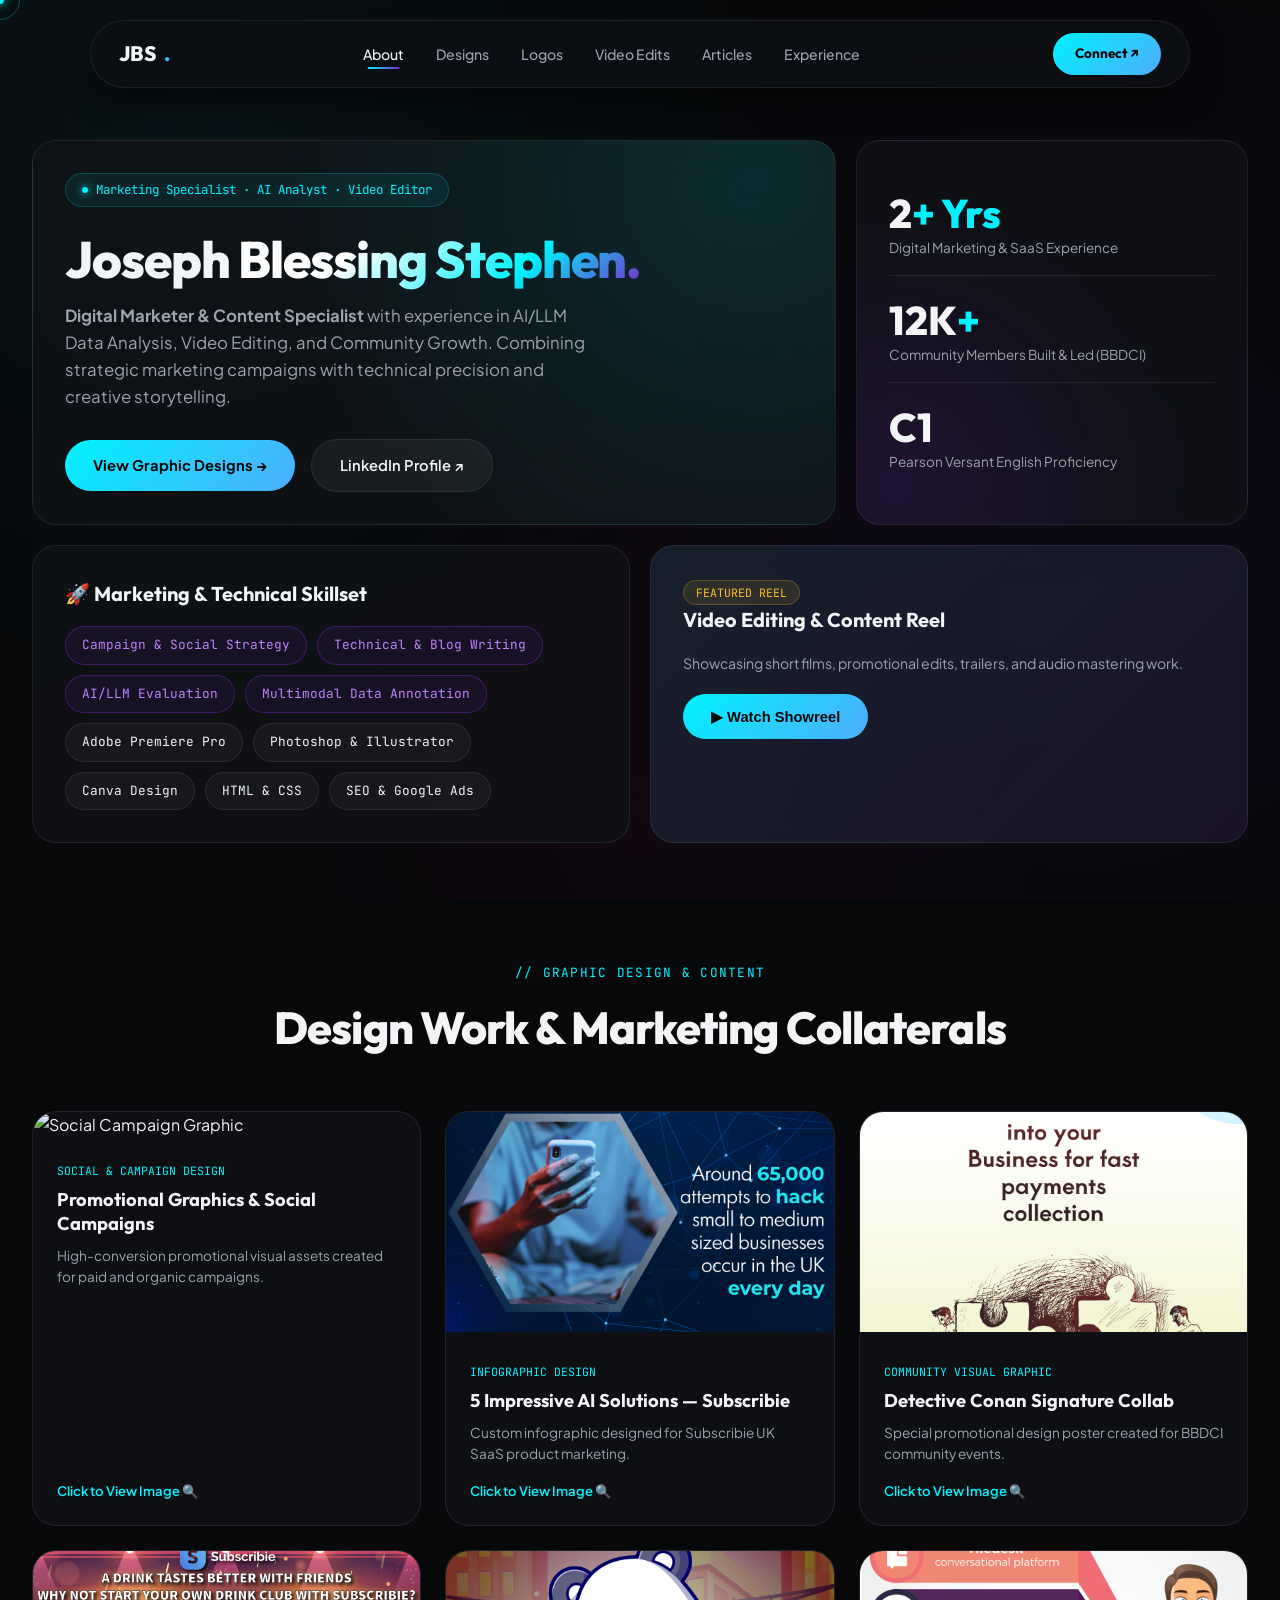
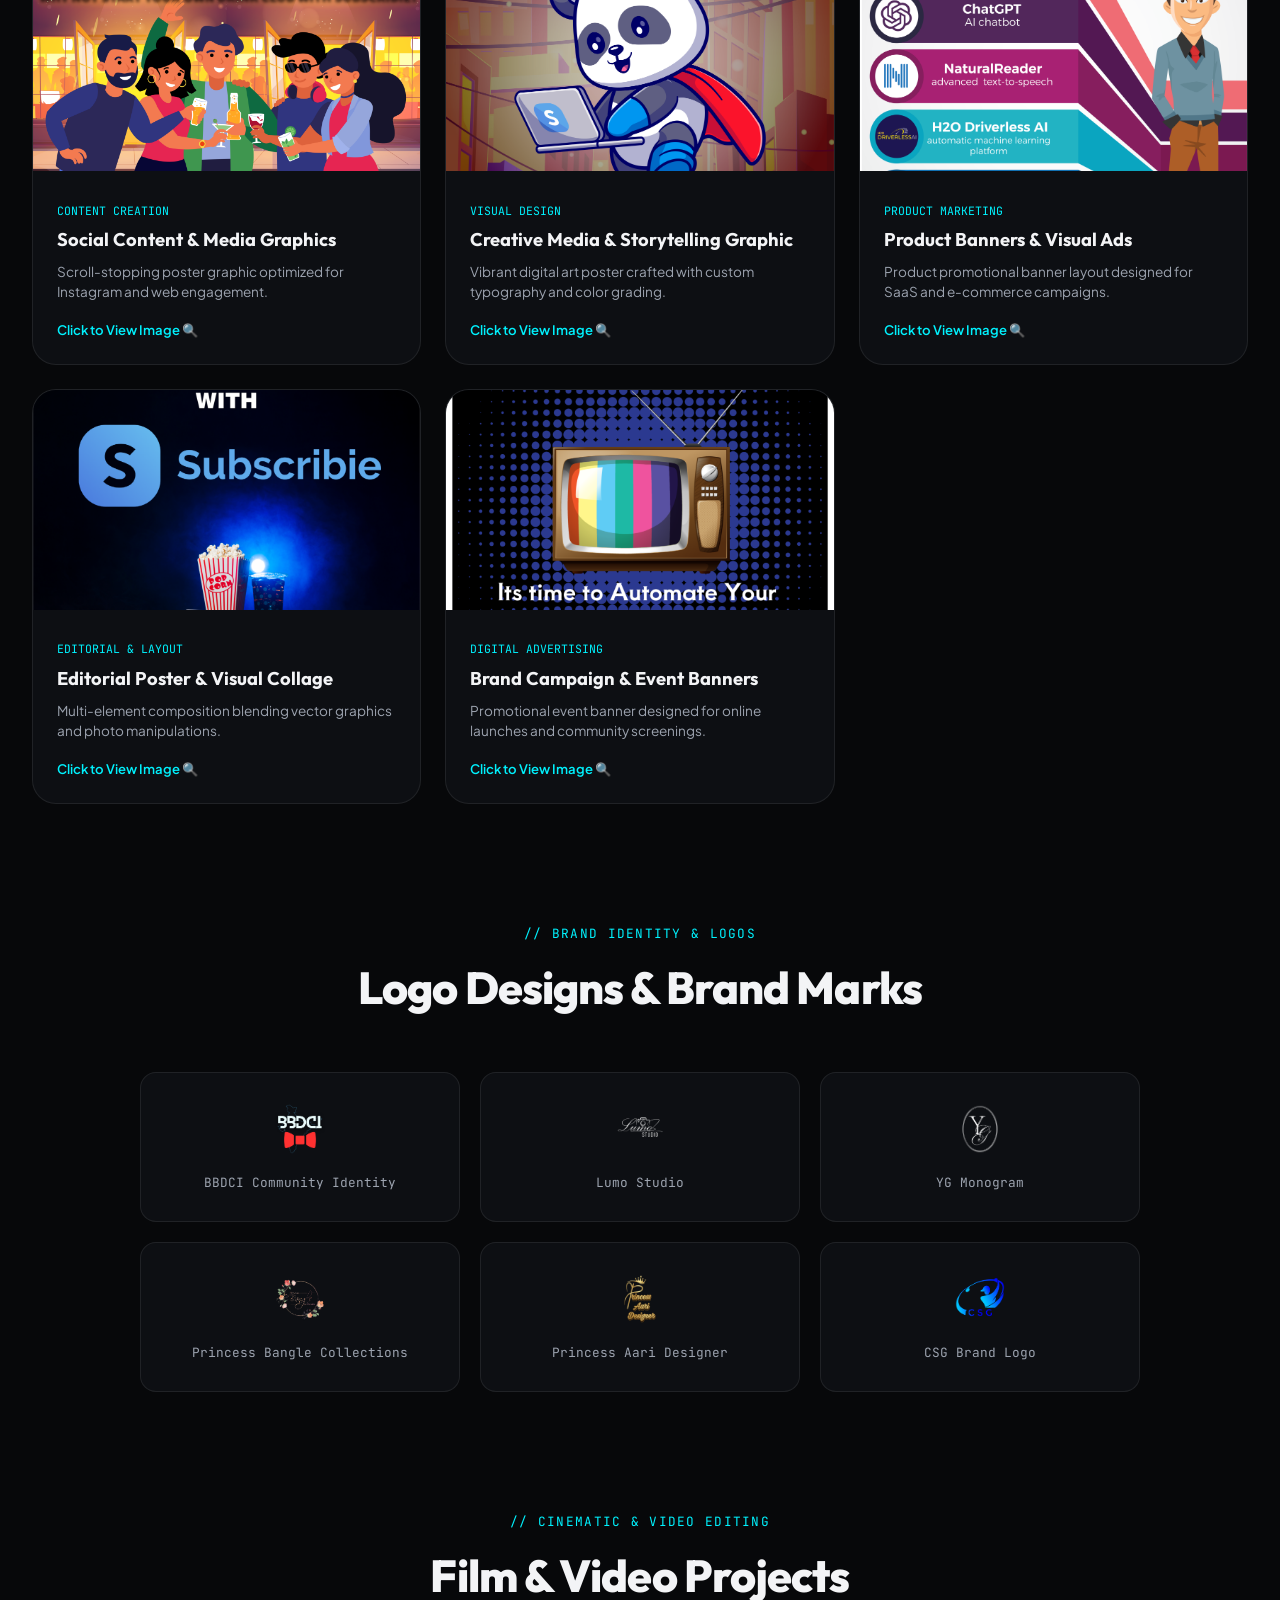
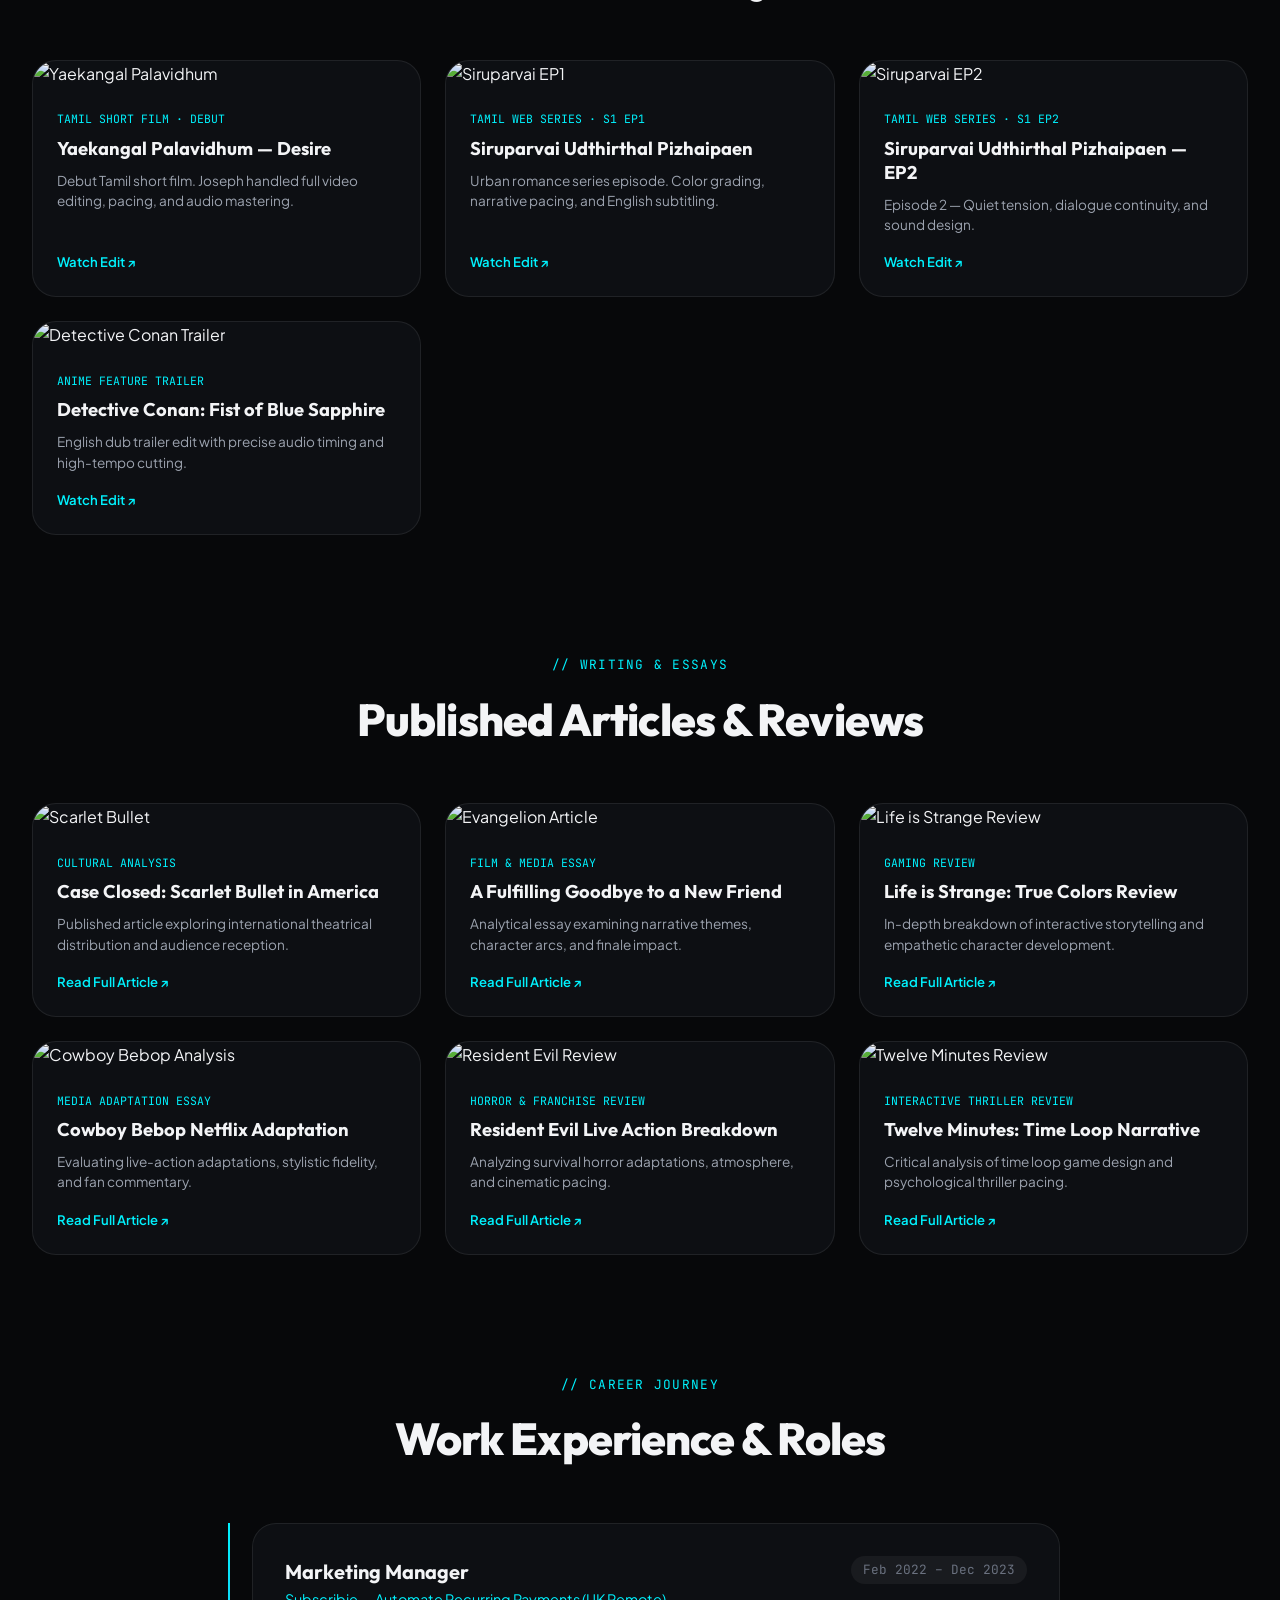
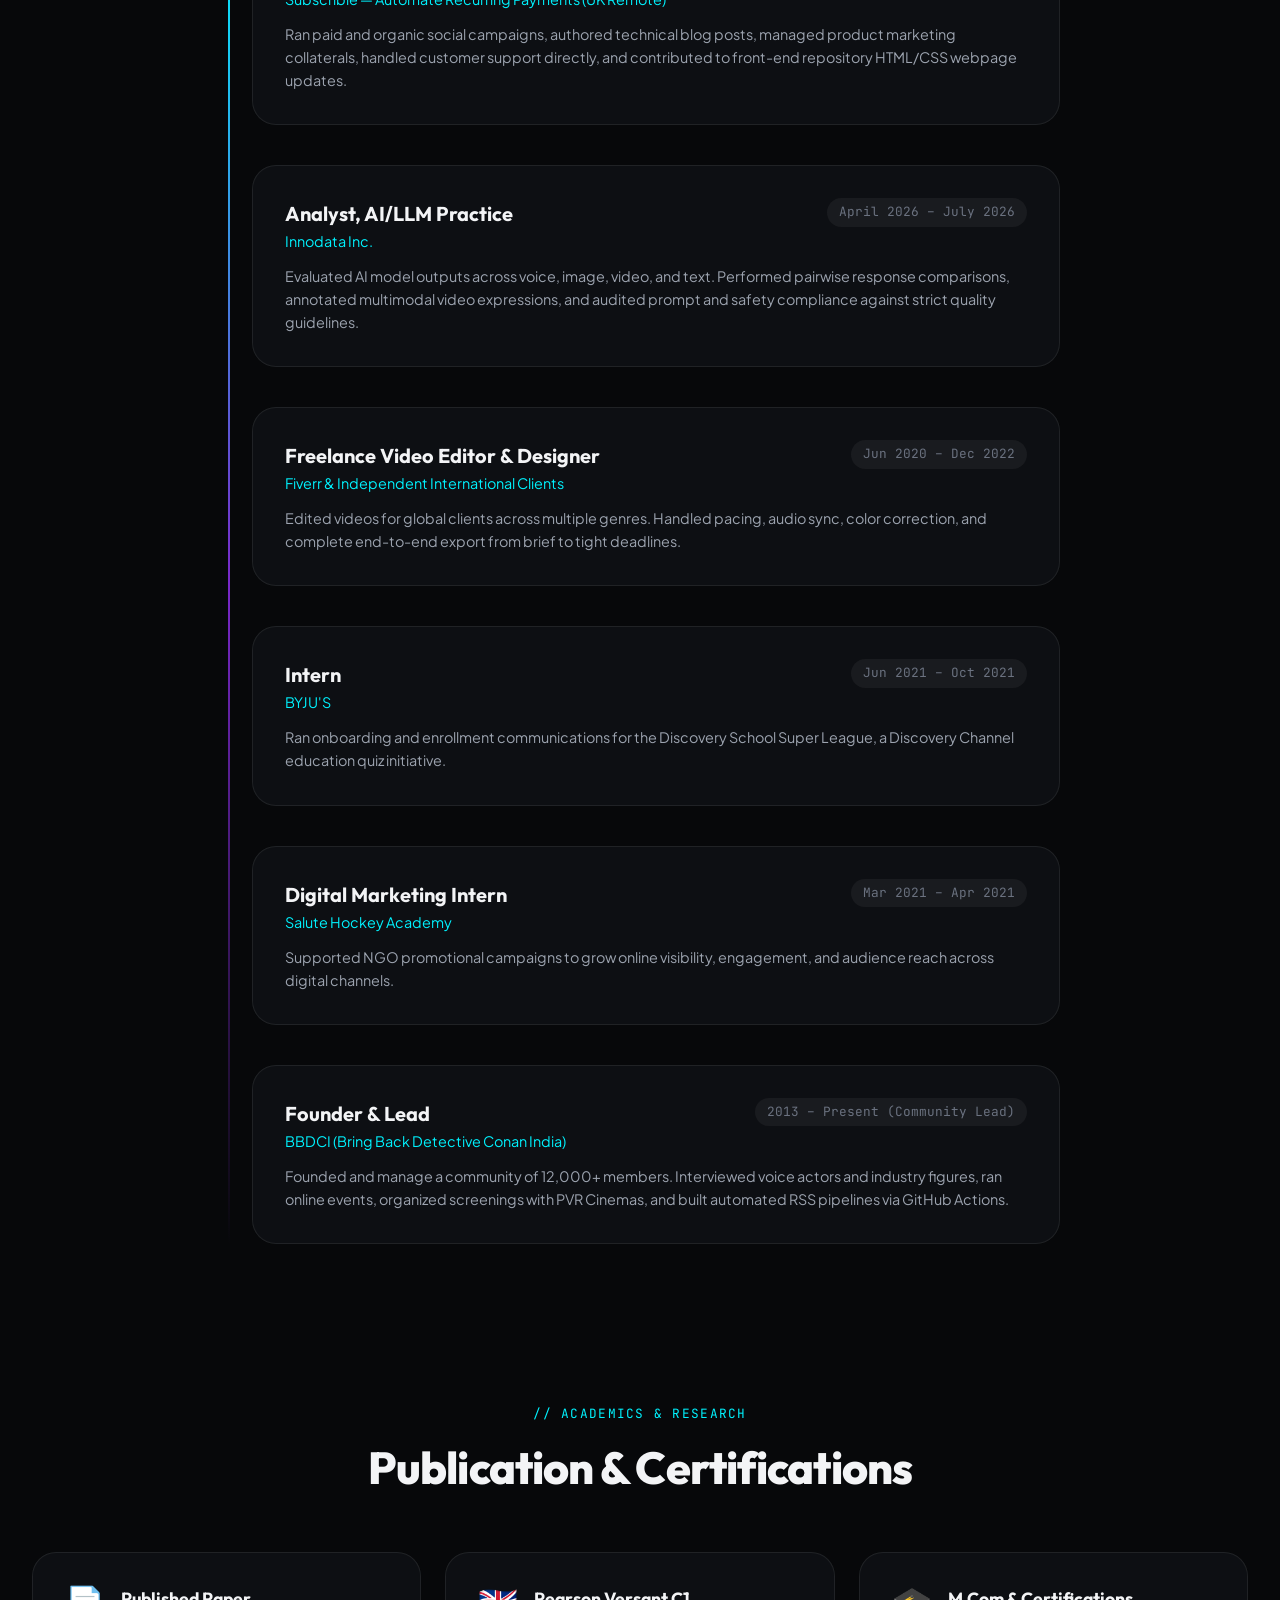
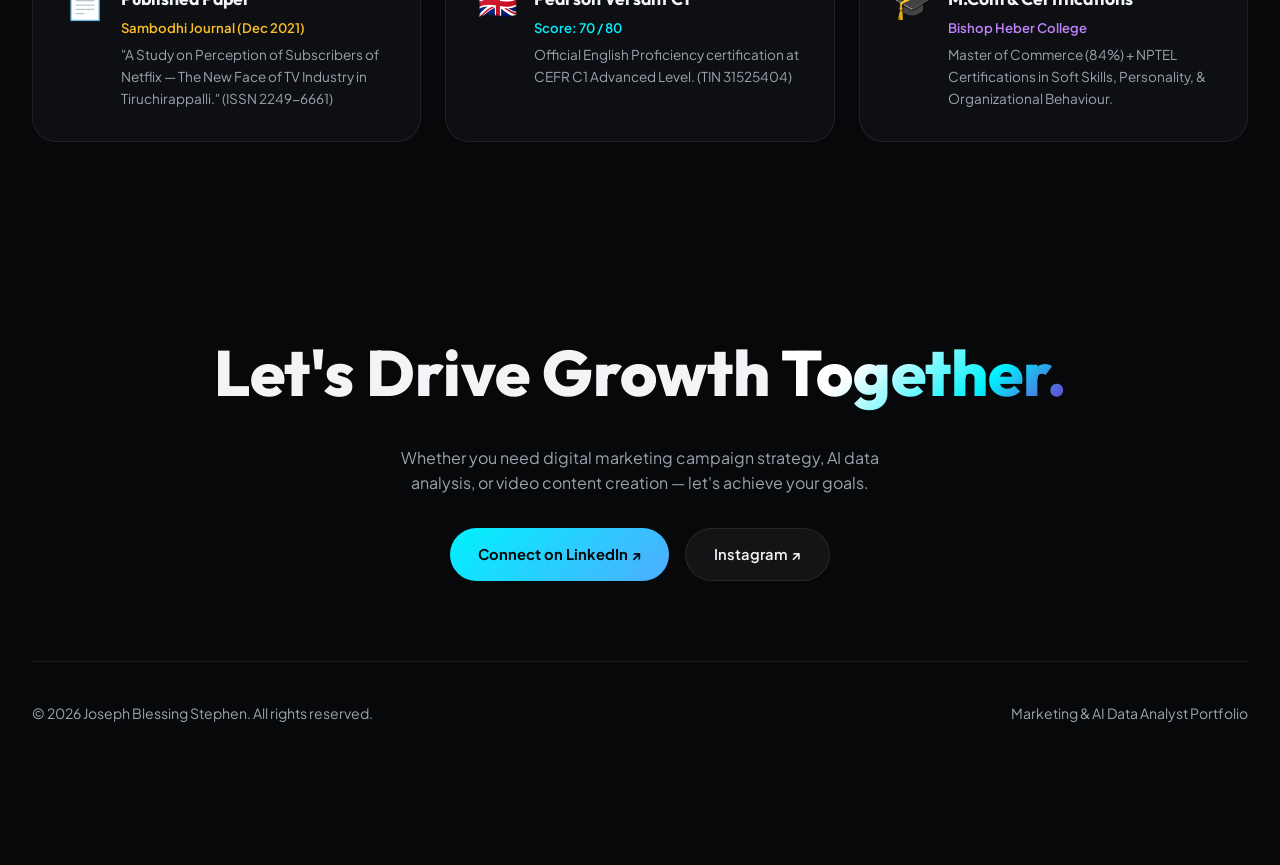
==== commit fdcf2a48: "Fix logo grid card sizing and scale down logos properly" ====
--- a/index.html
+++ b/index.html
@@ -230,38 +230,50 @@
         
         <!-- Logo 1: BBDCI -->
         <div class="logo-card" onclick="openImageModal('logos/bbdci.png', 'BBDCI — Community Brand Identity')">
-          <img src="logos/bbdci.png" alt="BBDCI Logo">
-          <div class="logo-title">BBDCI — Community Identity</div>
+          <div class="logo-img-wrap">
+            <img src="logos/bbdci.png" alt="BBDCI Logo">
+          </div>
+          <div class="logo-title">BBDCI Community Identity</div>
         </div>
 
         <!-- Logo 2: Lumo Studio -->
         <div class="logo-card" onclick="openImageModal('logos/lslogo.png', 'Lumo Studio — Brand Mark')">
-          <img src="logos/lslogo.png" alt="Lumo Studio Logo">
-          <div class="logo-title">Lumo Studio — Creative Studio</div>
+          <div class="logo-img-wrap">
+            <img src="logos/lslogo.png" alt="Lumo Studio Logo">
+          </div>
+          <div class="logo-title">Lumo Studio</div>
         </div>
 
         <!-- Logo 3: YG Monogram -->
         <div class="logo-card" onclick="openImageModal('logos/yglogo.png', 'YG — Monogram Design')">
-          <img src="logos/yglogo.png" alt="YG Monogram Logo">
-          <div class="logo-title">YG — Personal Monogram</div>
+          <div class="logo-img-wrap">
+            <img src="logos/yglogo.png" alt="YG Monogram Logo">
+          </div>
+          <div class="logo-title">YG Monogram</div>
         </div>
 
         <!-- Logo 4: Princess Bangle Collections -->
         <div class="logo-card" onclick="openImageModal('logos/pblogo.png', 'Princess Bangle Collections')">
-          <img src="logos/pblogo.png" alt="Princess Bangle Logo">
+          <div class="logo-img-wrap">
+            <img src="logos/pblogo.png" alt="Princess Bangle Logo">
+          </div>
           <div class="logo-title">Princess Bangle Collections</div>
         </div>
 
         <!-- Logo 5: Princess Aari Designer -->
         <div class="logo-card" onclick="openImageModal('logos/padlogo.png', 'Princess Aari Designer')">
-          <img src="logos/padlogo.png" alt="Princess Aari Logo">
+          <div class="logo-img-wrap">
+            <img src="logos/padlogo.png" alt="Princess Aari Logo">
+          </div>
           <div class="logo-title">Princess Aari Designer</div>
         </div>
 
         <!-- Logo 6: CSG -->
         <div class="logo-card" onclick="openImageModal('logos/csglogo.png', 'CSG — Brand Logo')">
-          <img src="logos/csglogo.png" alt="CSG Logo">
-          <div class="logo-title">CSG — Corporate Brand Logo</div>
+          <div class="logo-img-wrap">
+            <img src="logos/csglogo.png" alt="CSG Logo">
+          </div>
+          <div class="logo-title">CSG Brand Logo</div>
         </div>
 
       </div>
--- a/style.css
+++ b/style.css
@@ -722,45 +722,55 @@
   display: grid;
   grid-template-columns: repeat(3, 1fr);
   gap: 20px;
+  max-width: 1000px;
+  margin: 0 auto;
 }
 .logo-card {
   background: var(--bg-card);
   border: 1px solid var(--border-light);
-  border-radius: var(--radius-lg);
-  padding: 36px 24px;
+  border-radius: var(--radius-md);
+  padding: 24px 20px;
+  min-height: 150px;
   display: flex;
   flex-direction: column;
   align-items: center;
   justify-content: center;
-  gap: 16px;
+  gap: 14px;
   cursor: pointer;
   transition: var(--transition);
 }
 .logo-card:hover {
   background: var(--bg-card-hover);
   border-color: rgba(0, 242, 254, 0.3);
-  transform: translateY(-6px);
-  box-shadow: 0 15px 35px rgba(0, 0, 0, 0.4), 0 0 20px rgba(0, 242, 254, 0.12);
+  transform: translateY(-4px);
+  box-shadow: 0 12px 28px rgba(0, 0, 0, 0.4), 0 0 16px rgba(0, 242, 254, 0.1);
+}
+.logo-img-wrap {
+  height: 60px;
+  width: 100%;
+  display: flex;
+  align-items: center;
+  justify-content: center;
 }
 .logo-card img {
-  height: 80px;
+  max-height: 50px;
+  max-width: 120px;
   width: auto;
-  max-width: 160px;
+  height: auto;
   object-fit: contain;
   transition: transform 0.4s;
 }
 .logo-card:hover img {
-  transform: scale(1.08);
+  transform: scale(1.06);
 }
 .logo-title {
-  font-family: var(--font-display);
-  font-size: 0.95rem;
-  font-weight: 600;
+  font-family: var(--font-mono);
+  font-size: 0.8rem;
   color: var(--text-muted);
   text-align: center;
 }
 .logo-card:hover .logo-title {
-  color: var(--text-main);
+  color: var(--accent-cyan);
 }
 
 /* Footer CTA */
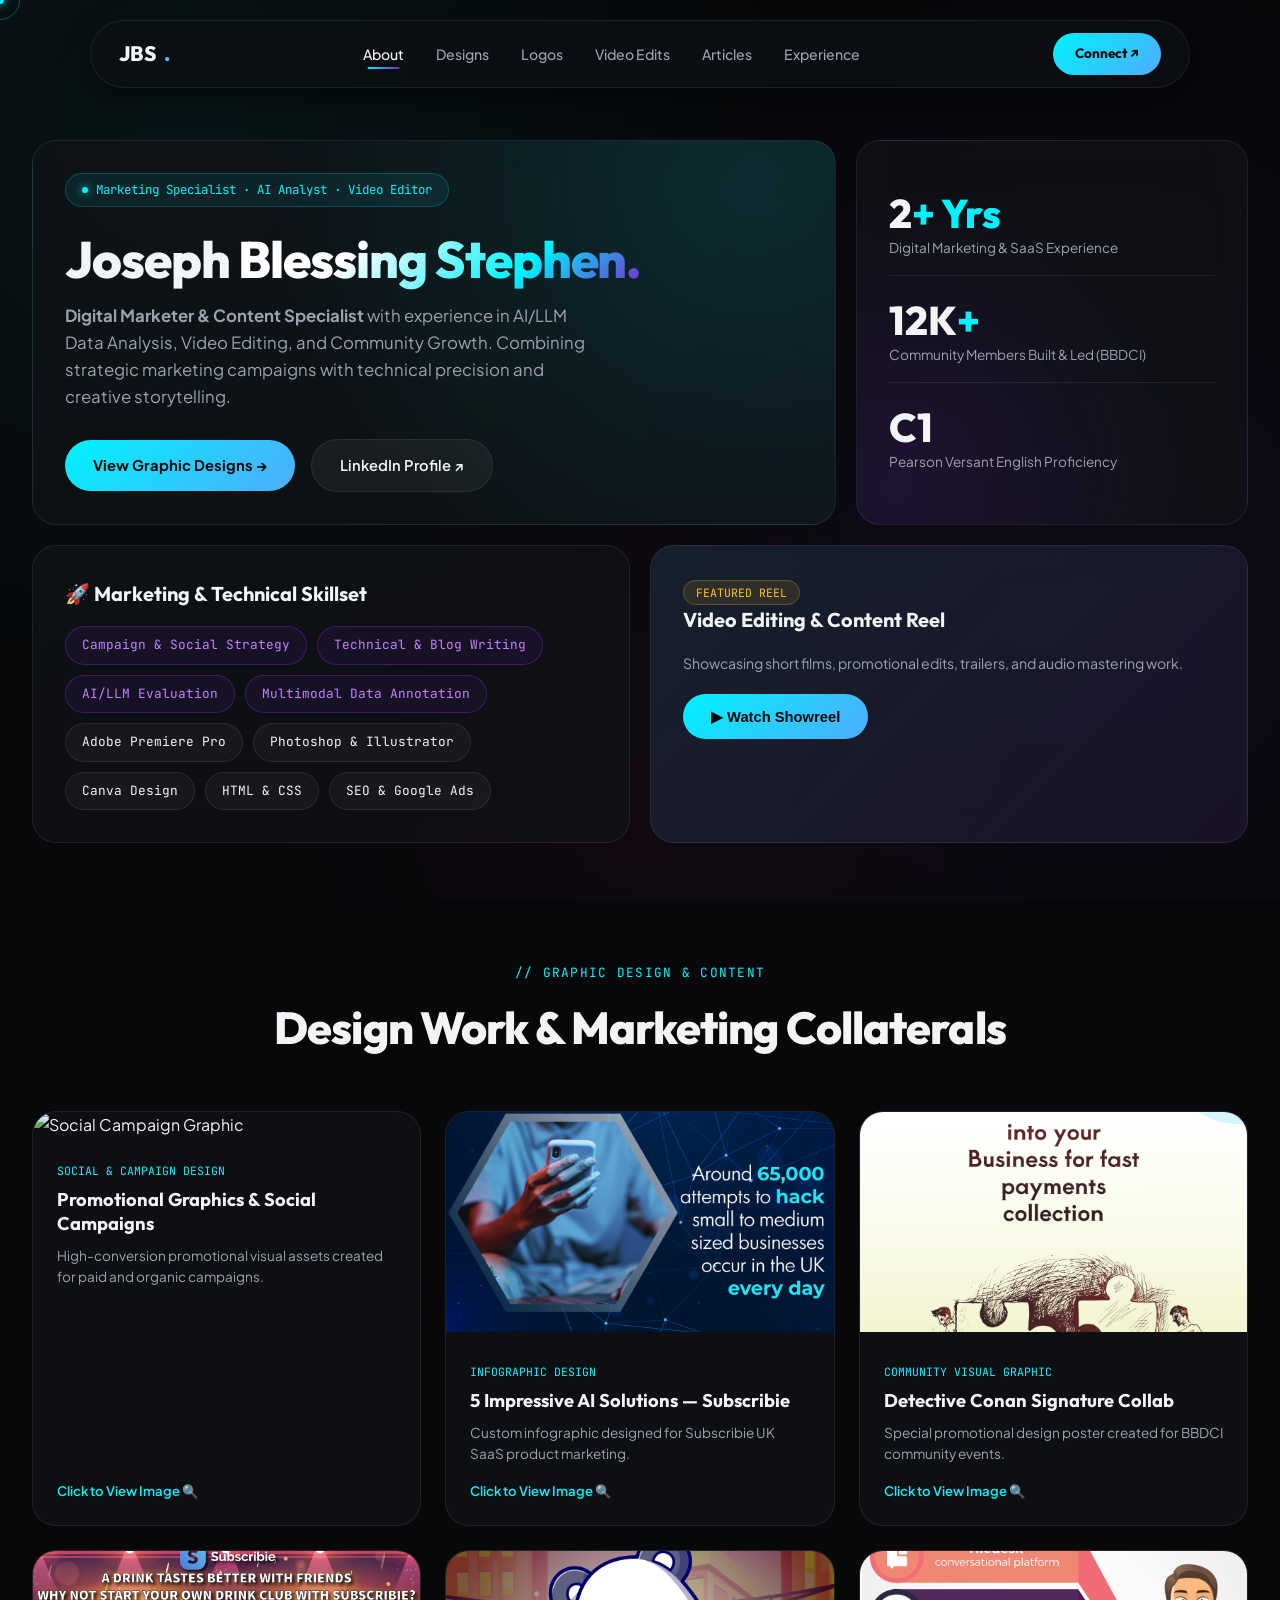
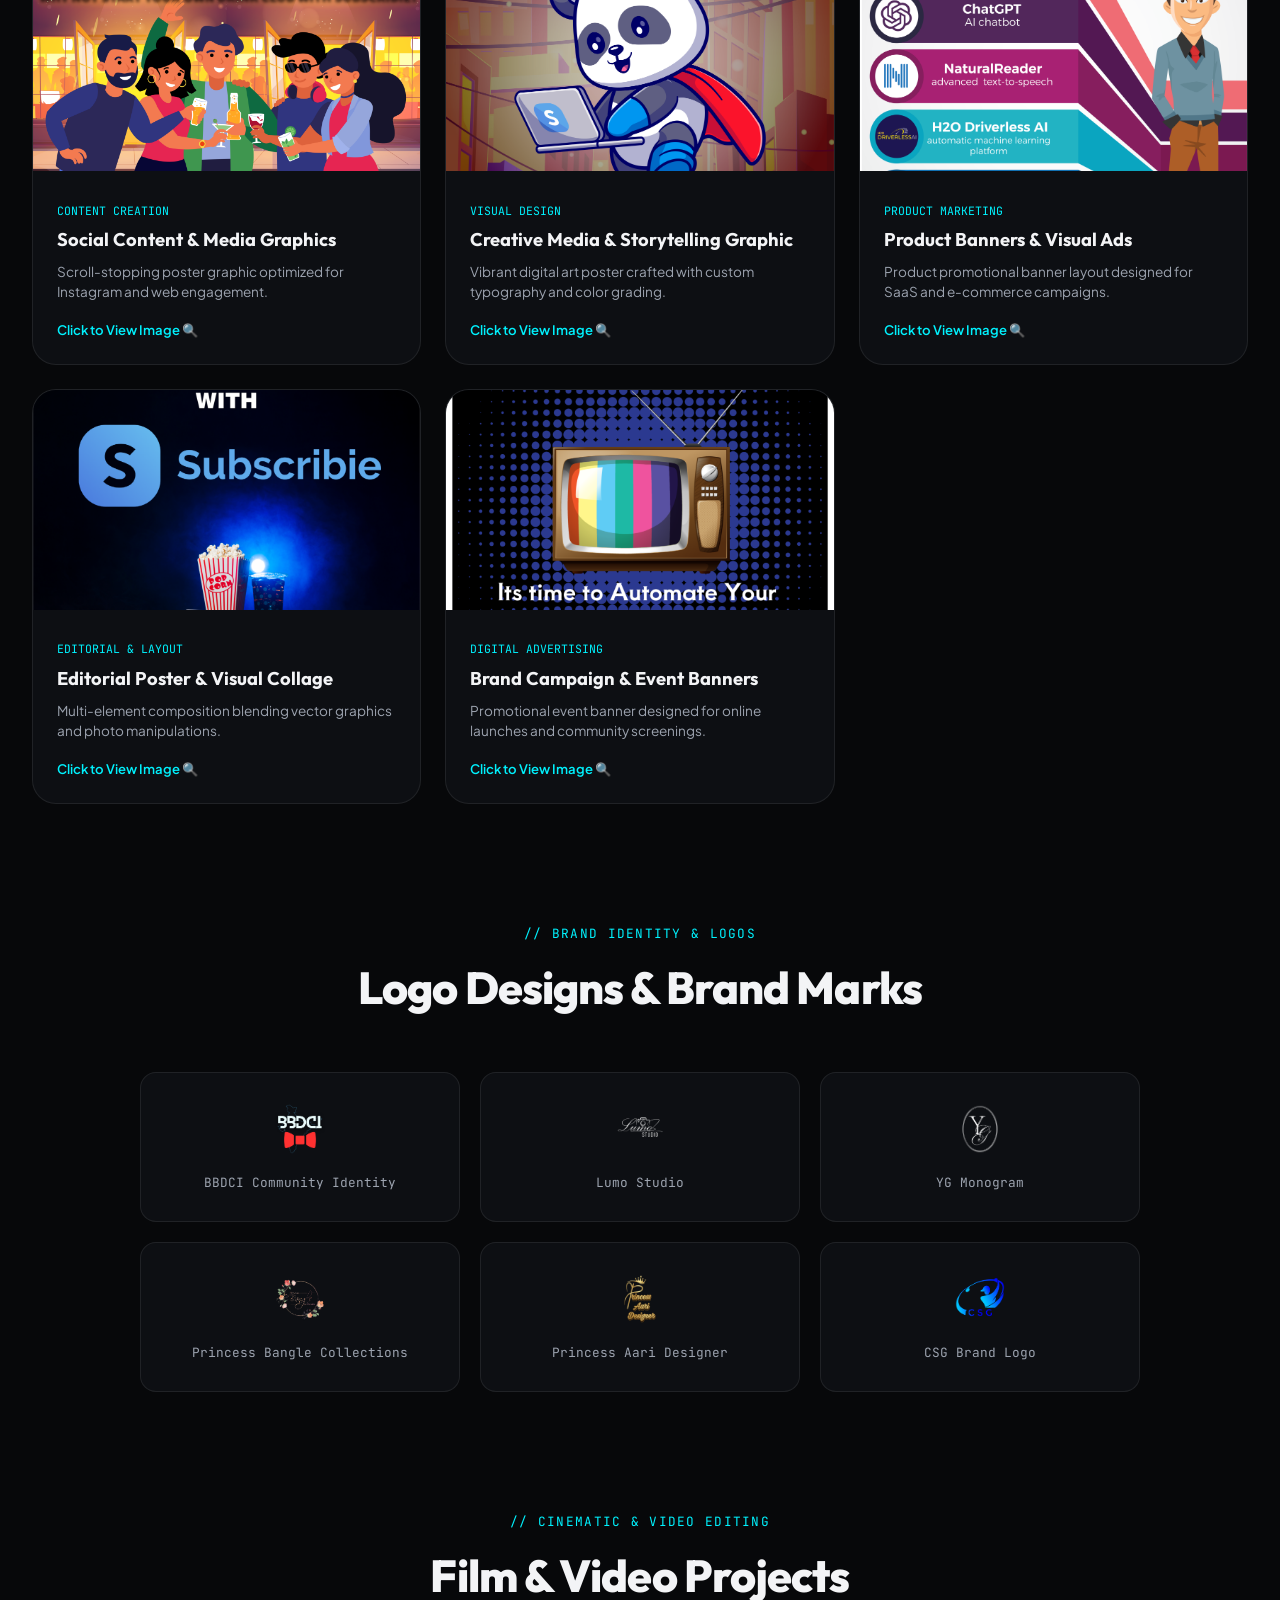
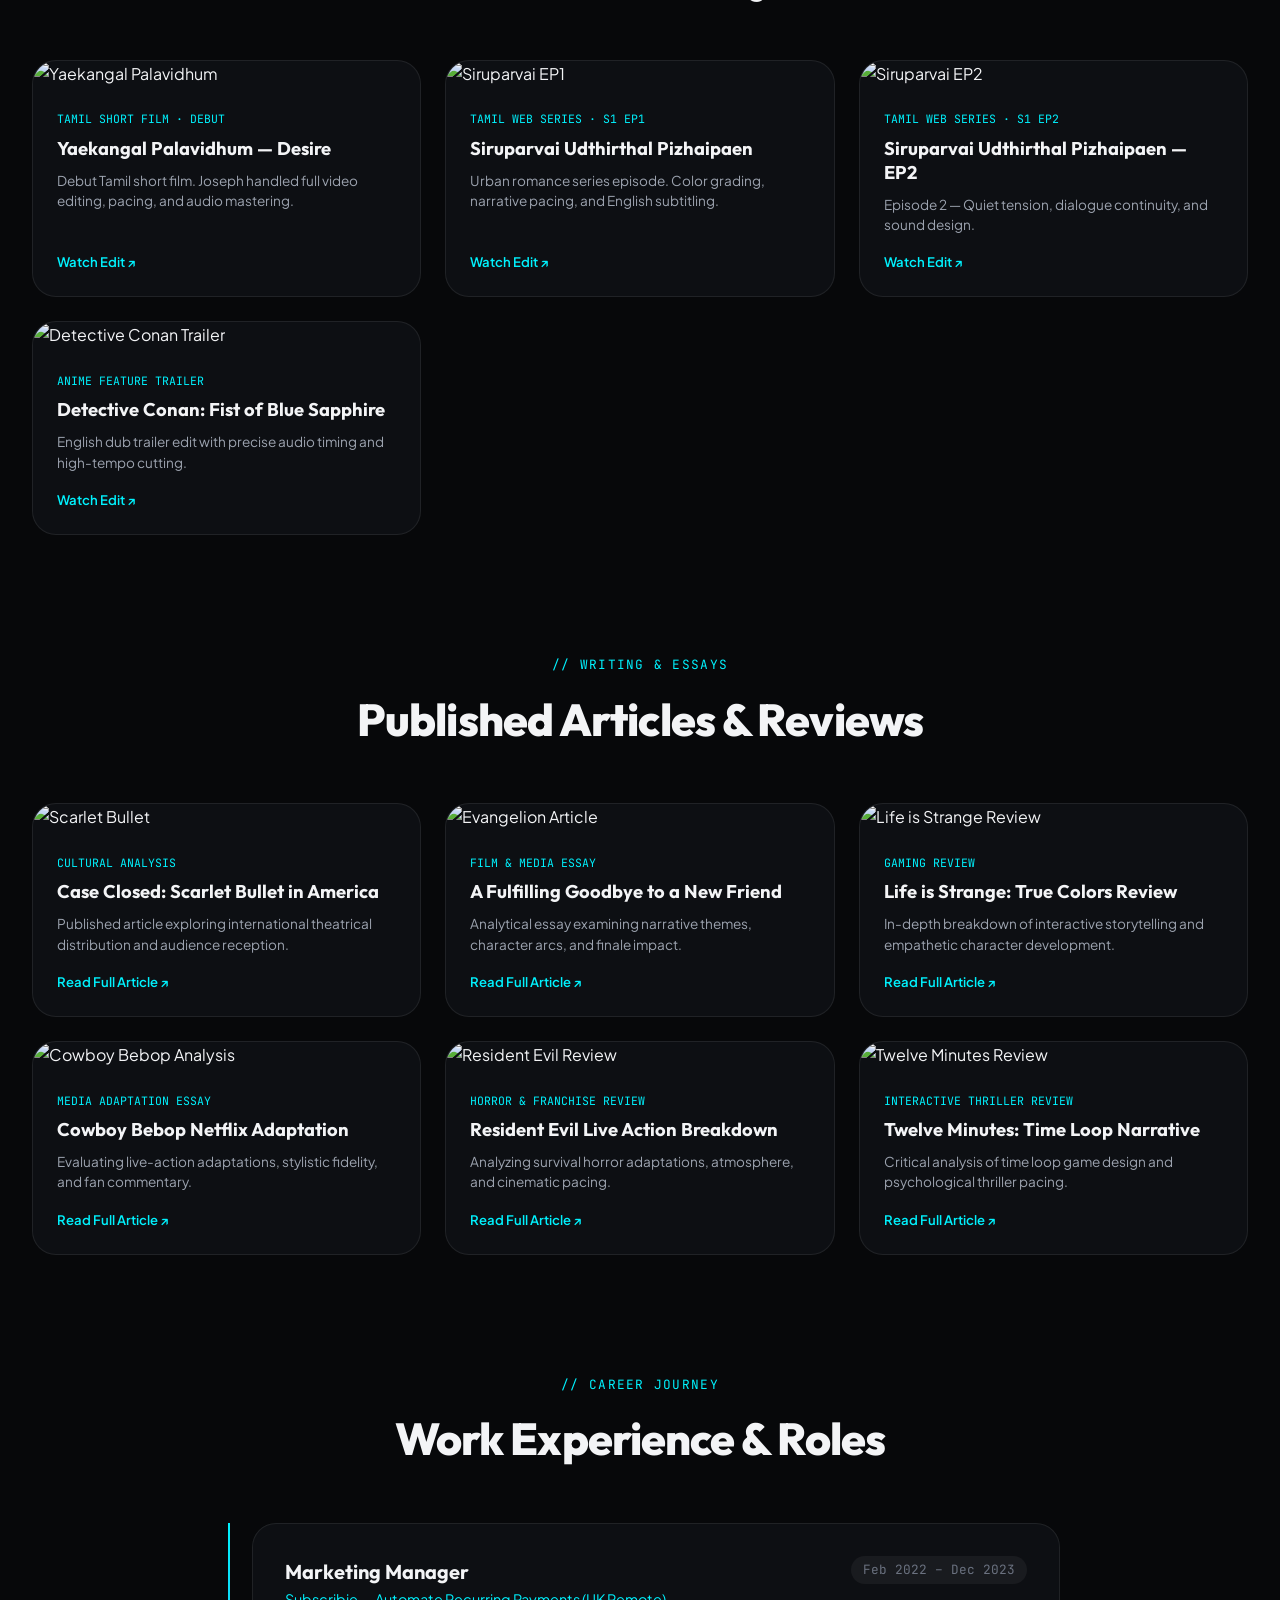
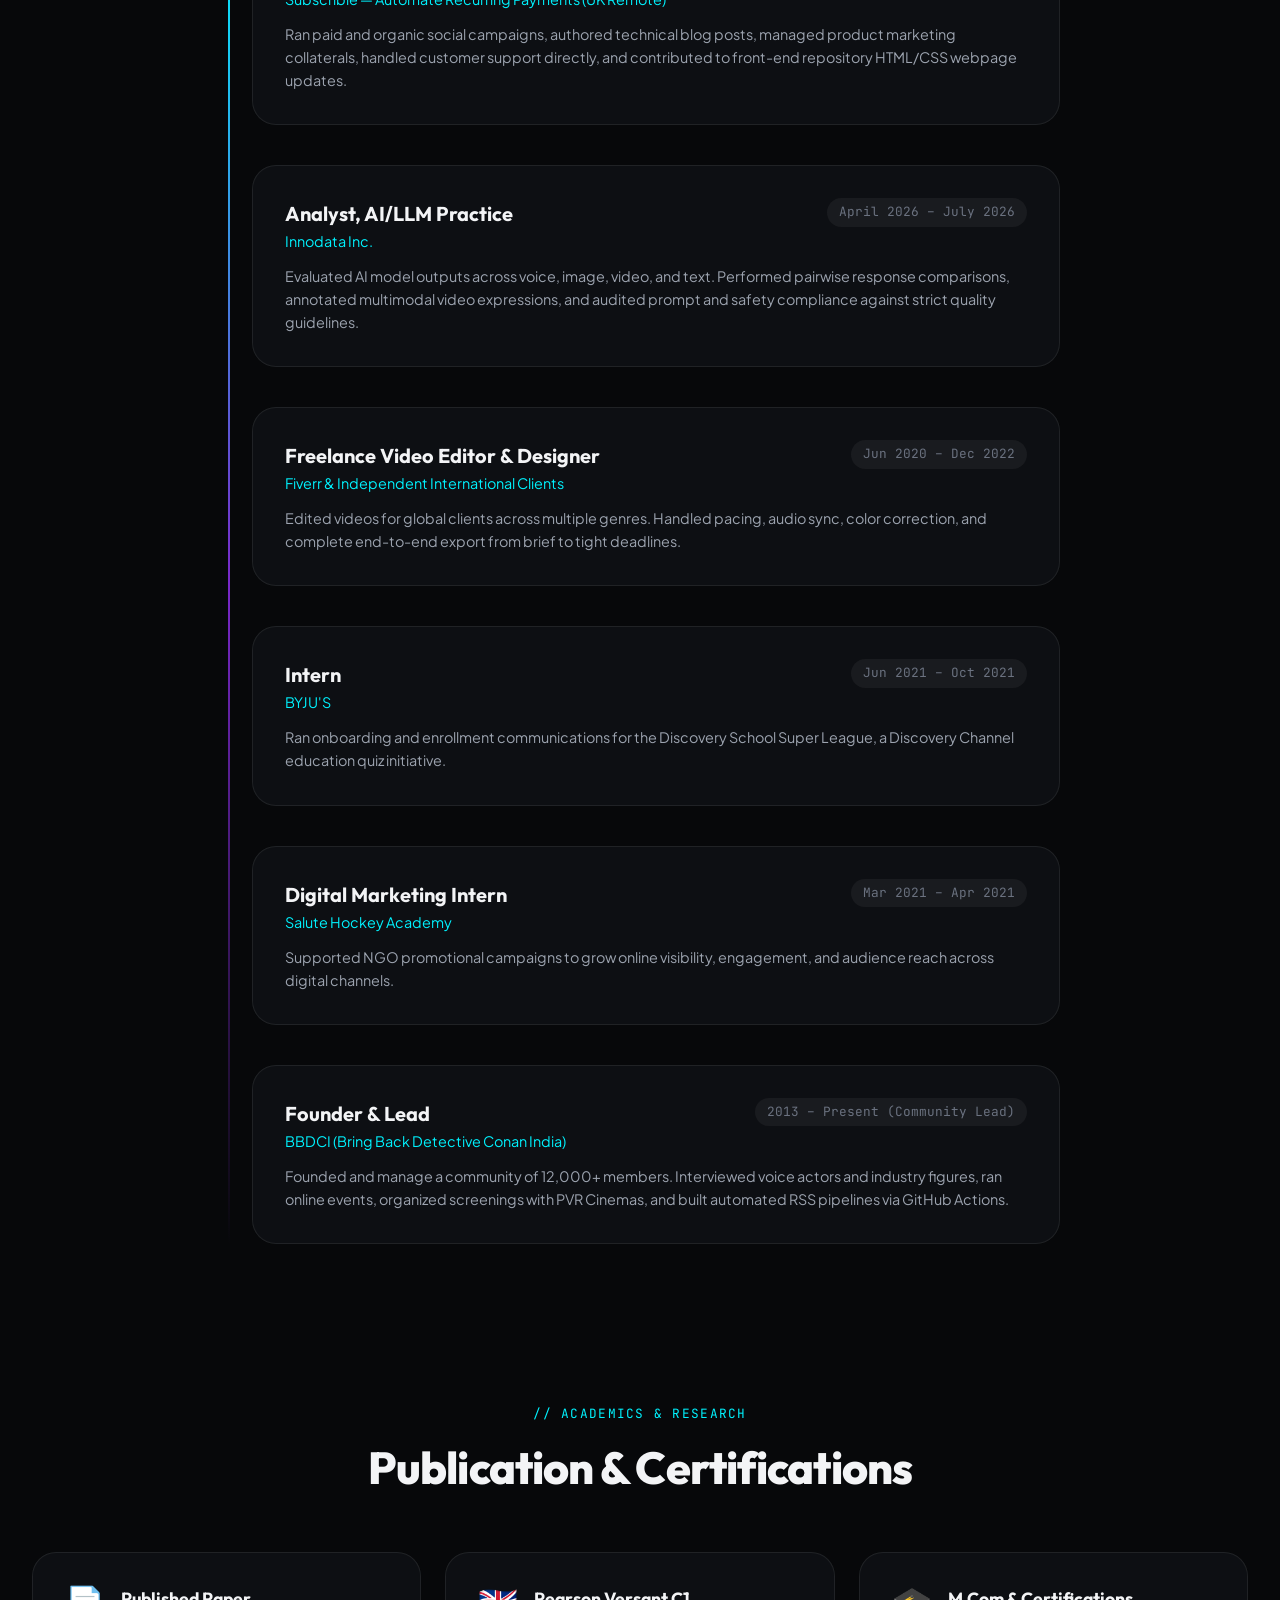
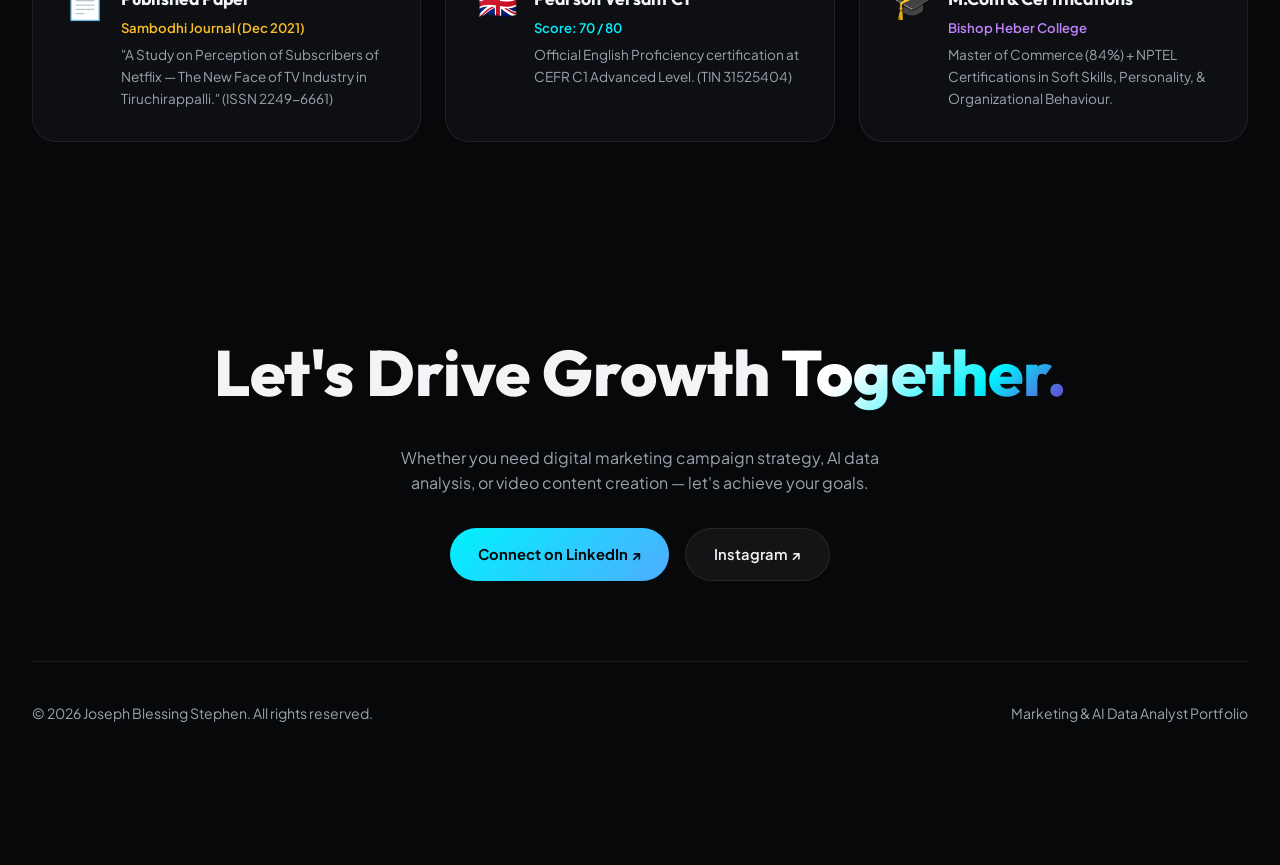
==== commit e816ba15: "Fix article clickability, article page styling, and match article thumbnails" ====
--- a/index.html
+++ b/index.html
@@ -369,7 +369,7 @@
       <div class="portfolio-grid">
         
         <!-- Article 1 -->
-        <div class="portfolio-card">
+        <div class="portfolio-card" onclick="window.open('articles/case-closed-scarlet-bullet.html', '_blank')">
           <div class="portfolio-thumb-wrap">
             <img src="https://static.wixstatic.com/media/c05f22_fc73b9ad4c8d4f3aabbd27b1f8b4db31~mv2.jpg/v1/fill/w_640,h_337,al_c,q_80,enc_avif,quality_auto/c05f22_fc73b9ad4c8d4f3aabbd27b1f8b4db31~mv2.jpg" alt="Scarlet Bullet" class="portfolio-thumb">
           </div>
@@ -377,12 +377,12 @@
             <span class="portfolio-cat">Cultural Analysis</span>
             <h3 class="portfolio-title">Case Closed: Scarlet Bullet in America</h3>
             <p class="portfolio-desc">Published article exploring international theatrical distribution and audience reception.</p>
-            <a href="articles/case-closed-scarlet-bullet.html" target="_blank" class="portfolio-link">Read Full Article ↗</a>
+            <span class="portfolio-link">Read Full Article ↗</span>
           </div>
         </div>
 
         <!-- Article 2 -->
-        <div class="portfolio-card">
+        <div class="portfolio-card" onclick="window.open('articles/eva-goodbye.html', '_blank')">
           <div class="portfolio-thumb-wrap">
             <img src="https://static.wixstatic.com/media/c05f22_5d5b269d8288432682b895a636b2c20d~mv2.jpg/v1/fill/w_454,h_341,fp_0.50_0.50,q_90,enc_avif,quality_auto/c05f22_5d5b269d8288432682b895a636b2c20d~mv2.jpg" alt="Evangelion Article" class="portfolio-thumb">
           </div>
@@ -390,12 +390,12 @@
             <span class="portfolio-cat">Film &amp; Media Essay</span>
             <h3 class="portfolio-title">A Fulfilling Goodbye to a New Friend</h3>
             <p class="portfolio-desc">Analytical essay examining narrative themes, character arcs, and finale impact.</p>
-            <a href="articles/eva-goodbye.html" target="_blank" class="portfolio-link">Read Full Article ↗</a>
+            <span class="portfolio-link">Read Full Article ↗</span>
           </div>
         </div>
 
         <!-- Article 3 -->
-        <div class="portfolio-card">
+        <div class="portfolio-card" onclick="window.open('articles/life-is-strange-true-colors.html', '_blank')">
           <div class="portfolio-thumb-wrap">
             <img src="https://static.wixstatic.com/media/c05f22_875d15ac8cb341748c58243ea5f5b197~mv2.jpg/v1/fill/w_454,h_341,fp_0.50_0.50,q_90,enc_avif,quality_auto/c05f22_875d15ac8cb341748c58243ea5f5b197~mv2.jpg" alt="Life is Strange Review" class="portfolio-thumb">
           </div>
@@ -403,46 +403,46 @@
             <span class="portfolio-cat">Gaming Review</span>
             <h3 class="portfolio-title">Life is Strange: True Colors Review</h3>
             <p class="portfolio-desc">In-depth breakdown of interactive storytelling and empathetic character development.</p>
-            <a href="articles/life-is-strange-true-colors.html" target="_blank" class="portfolio-link">Read Full Article ↗</a>
+            <span class="portfolio-link">Read Full Article ↗</span>
           </div>
         </div>
 
         <!-- Article 4 -->
-        <div class="portfolio-card">
-          <div class="portfolio-thumb-wrap">
-            <img src="https://static.wixstatic.com/media/c05f22_fc73b9ad4c8d4f3aabbd27b1f8b4db31~mv2.jpg/v1/fill/w_640,h_337,al_c,q_80,enc_avif,quality_auto/c05f22_fc73b9ad4c8d4f3aabbd27b1f8b4db31~mv2.jpg" alt="Cowboy Bebop Analysis" class="portfolio-thumb">
+        <div class="portfolio-card" onclick="window.open('articles/cowboy-bebop-netflix.html', '_blank')">
+          <div class="portfolio-thumb-wrap">
+            <img src="https://static.wixstatic.com/media/c05f22_f67c3124d8b543919919dd476018e4ec~mv2.jpeg/v1/fill/w_454,h_341,fp_0.50_0.50,q_90,enc_avif,quality_auto/c05f22_f67c3124d8b543919919dd476018e4ec~mv2.jpeg" alt="Cowboy Bebop Analysis" class="portfolio-thumb">
           </div>
           <div class="portfolio-info">
             <span class="portfolio-cat">Media Adaptation Essay</span>
             <h3 class="portfolio-title">Cowboy Bebop Netflix Adaptation</h3>
             <p class="portfolio-desc">Evaluating live-action adaptations, stylistic fidelity, and fan commentary.</p>
-            <a href="articles/cowboy-bebop-netflix.html" target="_blank" class="portfolio-link">Read Full Article ↗</a>
+            <span class="portfolio-link">Read Full Article ↗</span>
           </div>
         </div>
 
         <!-- Article 5 -->
-        <div class="portfolio-card">
-          <div class="portfolio-thumb-wrap">
-            <img src="https://static.wixstatic.com/media/c05f22_5d5b269d8288432682b895a636b2c20d~mv2.jpg/v1/fill/w_454,h_341,fp_0.50_0.50,q_90,enc_avif,quality_auto/c05f22_5d5b269d8288432682b895a636b2c20d~mv2.jpg" alt="Resident Evil Review" class="portfolio-thumb">
+        <div class="portfolio-card" onclick="window.open('articles/resident-evil-live-action.html', '_blank')">
+          <div class="portfolio-thumb-wrap">
+            <img src="https://static.wixstatic.com/media/c05f22_8c43bdc2c2944de4b37e09f4ca94df24~mv2.jpg/v1/fill/w_980,h_515,al_c,q_85,usm_0.66_1.00_0.01,enc_avif,quality_auto/c05f22_8c43bdc2c2944de4b37e09f4ca94df24~mv2.jpg" alt="Resident Evil Review" class="portfolio-thumb">
           </div>
           <div class="portfolio-info">
             <span class="portfolio-cat">Horror &amp; Franchise Review</span>
             <h3 class="portfolio-title">Resident Evil Live Action Breakdown</h3>
             <p class="portfolio-desc">Analyzing survival horror adaptations, atmosphere, and cinematic pacing.</p>
-            <a href="articles/resident-evil-live-action.html" target="_blank" class="portfolio-link">Read Full Article ↗</a>
+            <span class="portfolio-link">Read Full Article ↗</span>
           </div>
         </div>
 
         <!-- Article 6 -->
-        <div class="portfolio-card">
-          <div class="portfolio-thumb-wrap">
-            <img src="https://static.wixstatic.com/media/c05f22_875d15ac8cb341748c58243ea5f5b197~mv2.jpg/v1/fill/w_454,h_341,fp_0.50_0.50,q_90,enc_avif,quality_auto/c05f22_875d15ac8cb341748c58243ea5f5b197~mv2.jpg" alt="Twelve Minutes Review" class="portfolio-thumb">
+        <div class="portfolio-card" onclick="window.open('articles/twelve-minutes-review.html', '_blank')">
+          <div class="portfolio-thumb-wrap">
+            <img src="https://static.wixstatic.com/media/c05f22_5eb0bfd0e1b34a449bf7a55770b457cd~mv2.jpg/v1/fill/w_454,h_341,fp_0.50_0.50,q_90,enc_avif,quality_auto/c05f22_5eb0bfd0e1b34a449bf7a55770b457cd~mv2.jpg" alt="Twelve Minutes Review" class="portfolio-thumb">
           </div>
           <div class="portfolio-info">
             <span class="portfolio-cat">Interactive Thriller Review</span>
             <h3 class="portfolio-title">Twelve Minutes: Time Loop Narrative</h3>
             <p class="portfolio-desc">Critical analysis of time loop game design and psychological thriller pacing.</p>
-            <a href="articles/twelve-minutes-review.html" target="_blank" class="portfolio-link">Read Full Article ↗</a>
+            <span class="portfolio-link">Read Full Article ↗</span>
           </div>
         </div>
 
--- a/style.css
+++ b/style.css
@@ -773,6 +773,120 @@
   color: var(--accent-cyan);
 }
 
+/* Article Pages Styling */
+.article-page {
+  max-width: 800px;
+  margin: 0 auto;
+  padding: 60px 24px 100px;
+}
+.article-back {
+  display: inline-flex;
+  align-items: center;
+  gap: 8px;
+  font-family: var(--font-mono);
+  font-size: 0.85rem;
+  color: var(--accent-cyan);
+  text-decoration: none;
+  margin-bottom: 32px;
+  transition: var(--transition);
+}
+.article-back:hover {
+  transform: translateX(-4px);
+  color: var(--text-main);
+}
+.article-tag-line {
+  font-family: var(--font-mono);
+  font-size: 0.78rem;
+  color: var(--accent-cyan);
+  text-transform: uppercase;
+  margin-bottom: 12px;
+}
+.article-headline {
+  font-family: var(--font-display);
+  font-size: clamp(2.2rem, 5vw, 3.5rem);
+  font-weight: 800;
+  line-height: 1.1;
+  letter-spacing: -0.02em;
+  margin-bottom: 20px;
+  color: var(--text-main);
+}
+.article-meta-bar {
+  display: flex;
+  align-items: center;
+  gap: 20px;
+  font-size: 0.85rem;
+  color: var(--text-muted);
+  padding-bottom: 24px;
+  border-bottom: 1px solid var(--border-light);
+  margin-bottom: 40px;
+}
+.article-hero-img {
+  width: 100%;
+  border-radius: var(--radius-lg);
+  overflow: hidden;
+  margin-bottom: 40px;
+  border: 1px solid var(--border-light);
+}
+.article-hero-img img {
+  width: 100%;
+  max-height: 440px;
+  object-fit: cover;
+  display: block;
+}
+.article-content {
+  font-size: 1.05rem;
+  line-height: 1.8;
+  color: var(--text-main);
+}
+.article-content p {
+  margin-bottom: 24px;
+}
+.article-content h2 {
+  font-family: var(--font-display);
+  font-size: 1.8rem;
+  font-weight: 700;
+  margin: 40px 0 16px;
+  color: var(--text-main);
+}
+.article-content strong {
+  color: var(--text-main);
+  font-weight: 600;
+}
+.article-content em {
+  color: var(--text-muted);
+  font-style: italic;
+}
+.article-content blockquote {
+  border-left: 3px solid var(--accent-cyan);
+  margin: 32px 0;
+  padding: 20px 28px;
+  background: rgba(0, 242, 254, 0.05);
+  border-radius: 0 var(--radius-md) var(--radius-md) 0;
+  color: var(--text-main);
+  font-style: italic;
+}
+.article-footer-tags {
+  margin-top: 48px;
+  padding-top: 24px;
+  border-top: 1px solid var(--border-light);
+  display: flex;
+  gap: 10px;
+  flex-wrap: wrap;
+}
+.article-tag-pill {
+  font-family: var(--font-mono);
+  font-size: 0.75rem;
+  padding: 6px 14px;
+  background: rgba(255, 255, 255, 0.05);
+  border: 1px solid var(--border-light);
+  border-radius: var(--radius-sm);
+  color: var(--text-muted);
+}
+.article-more {
+  margin-top: 40px;
+  text-align: center;
+}
+
 /* Footer CTA */
 .footer-cta {
   padding: 100px 0;
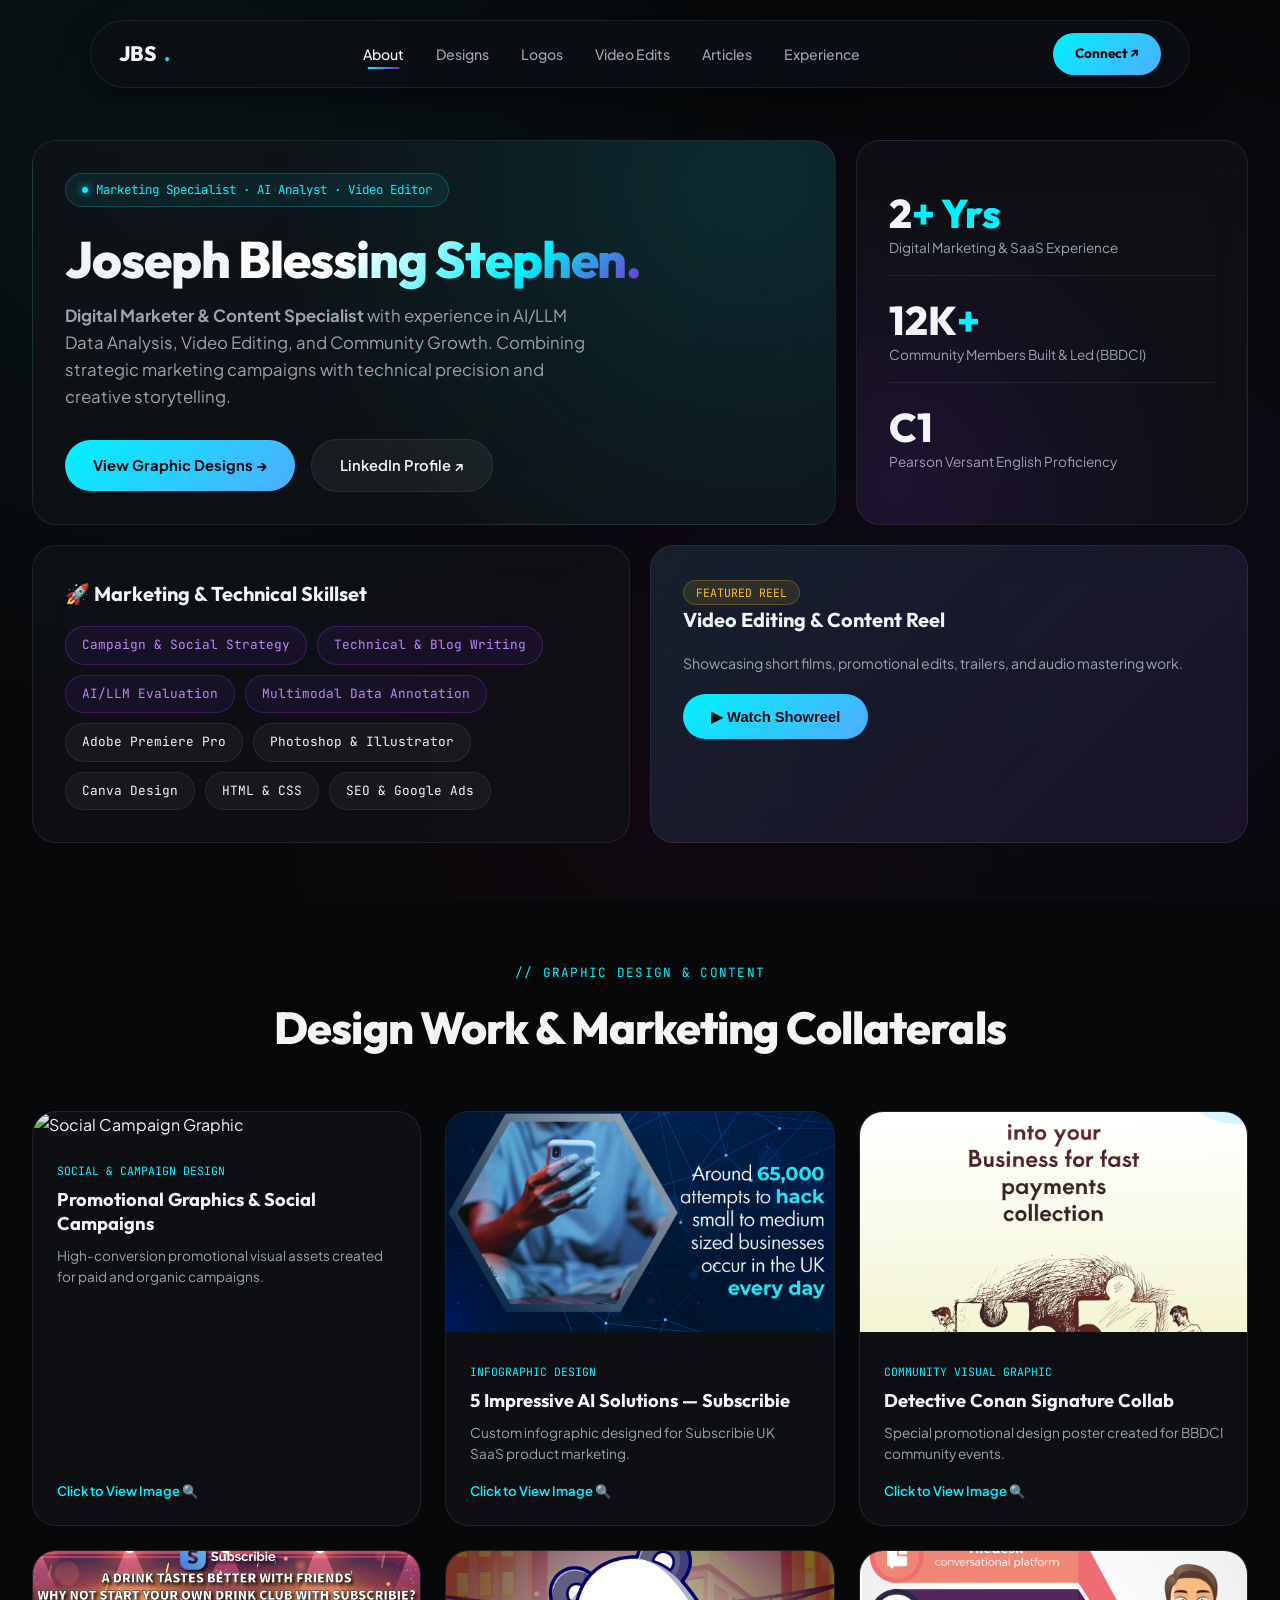
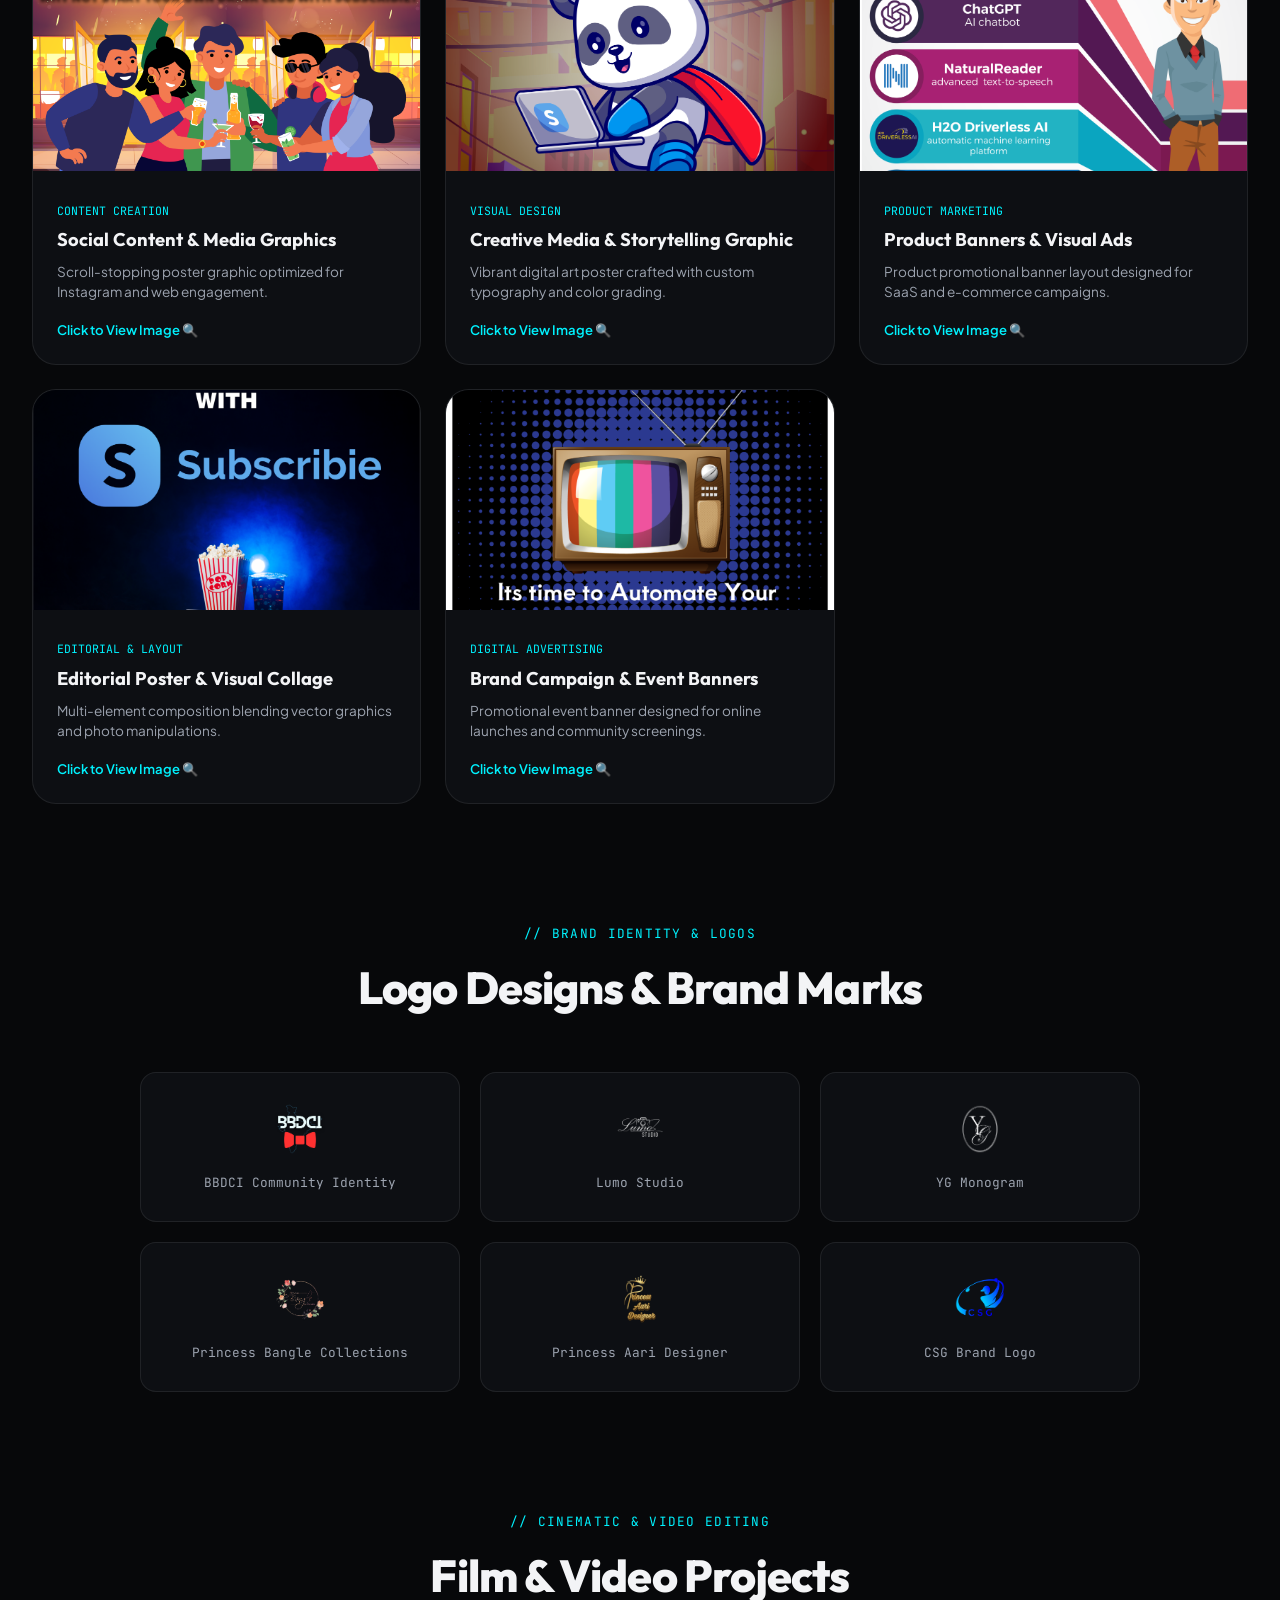
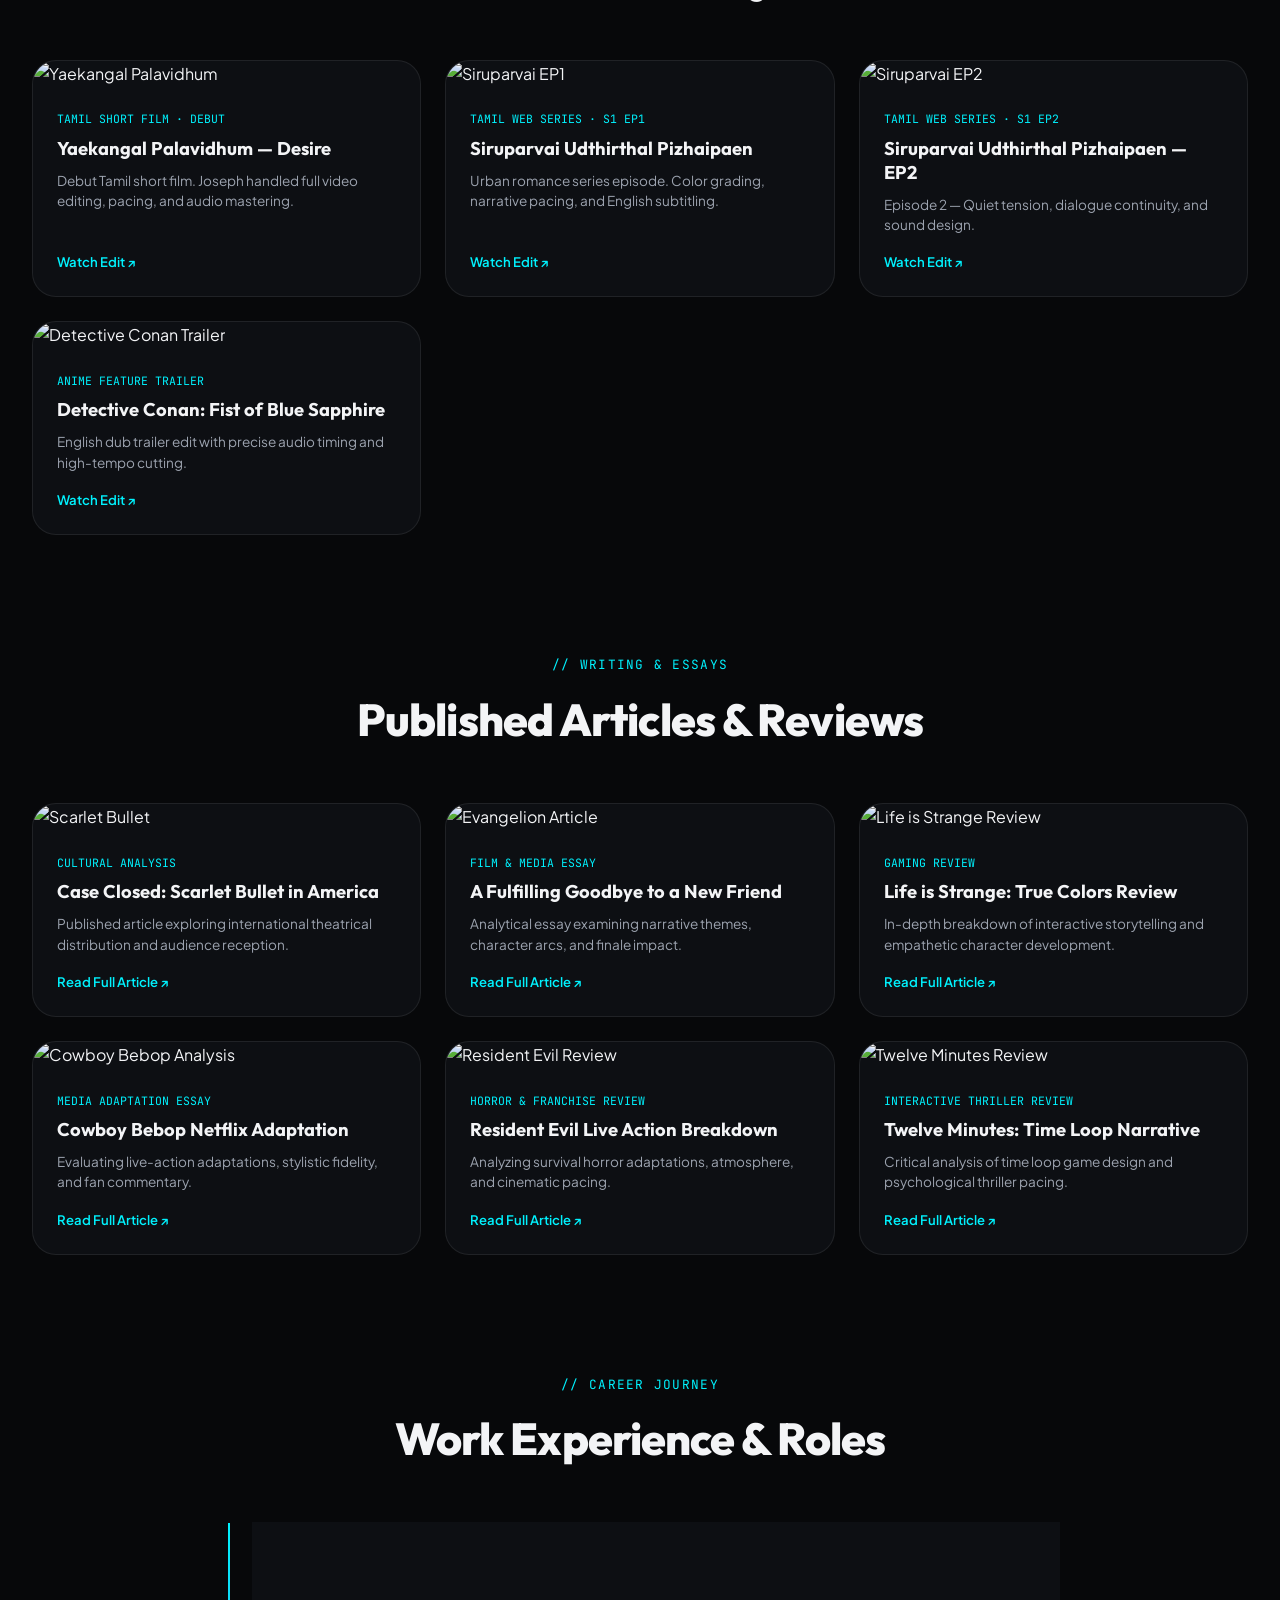
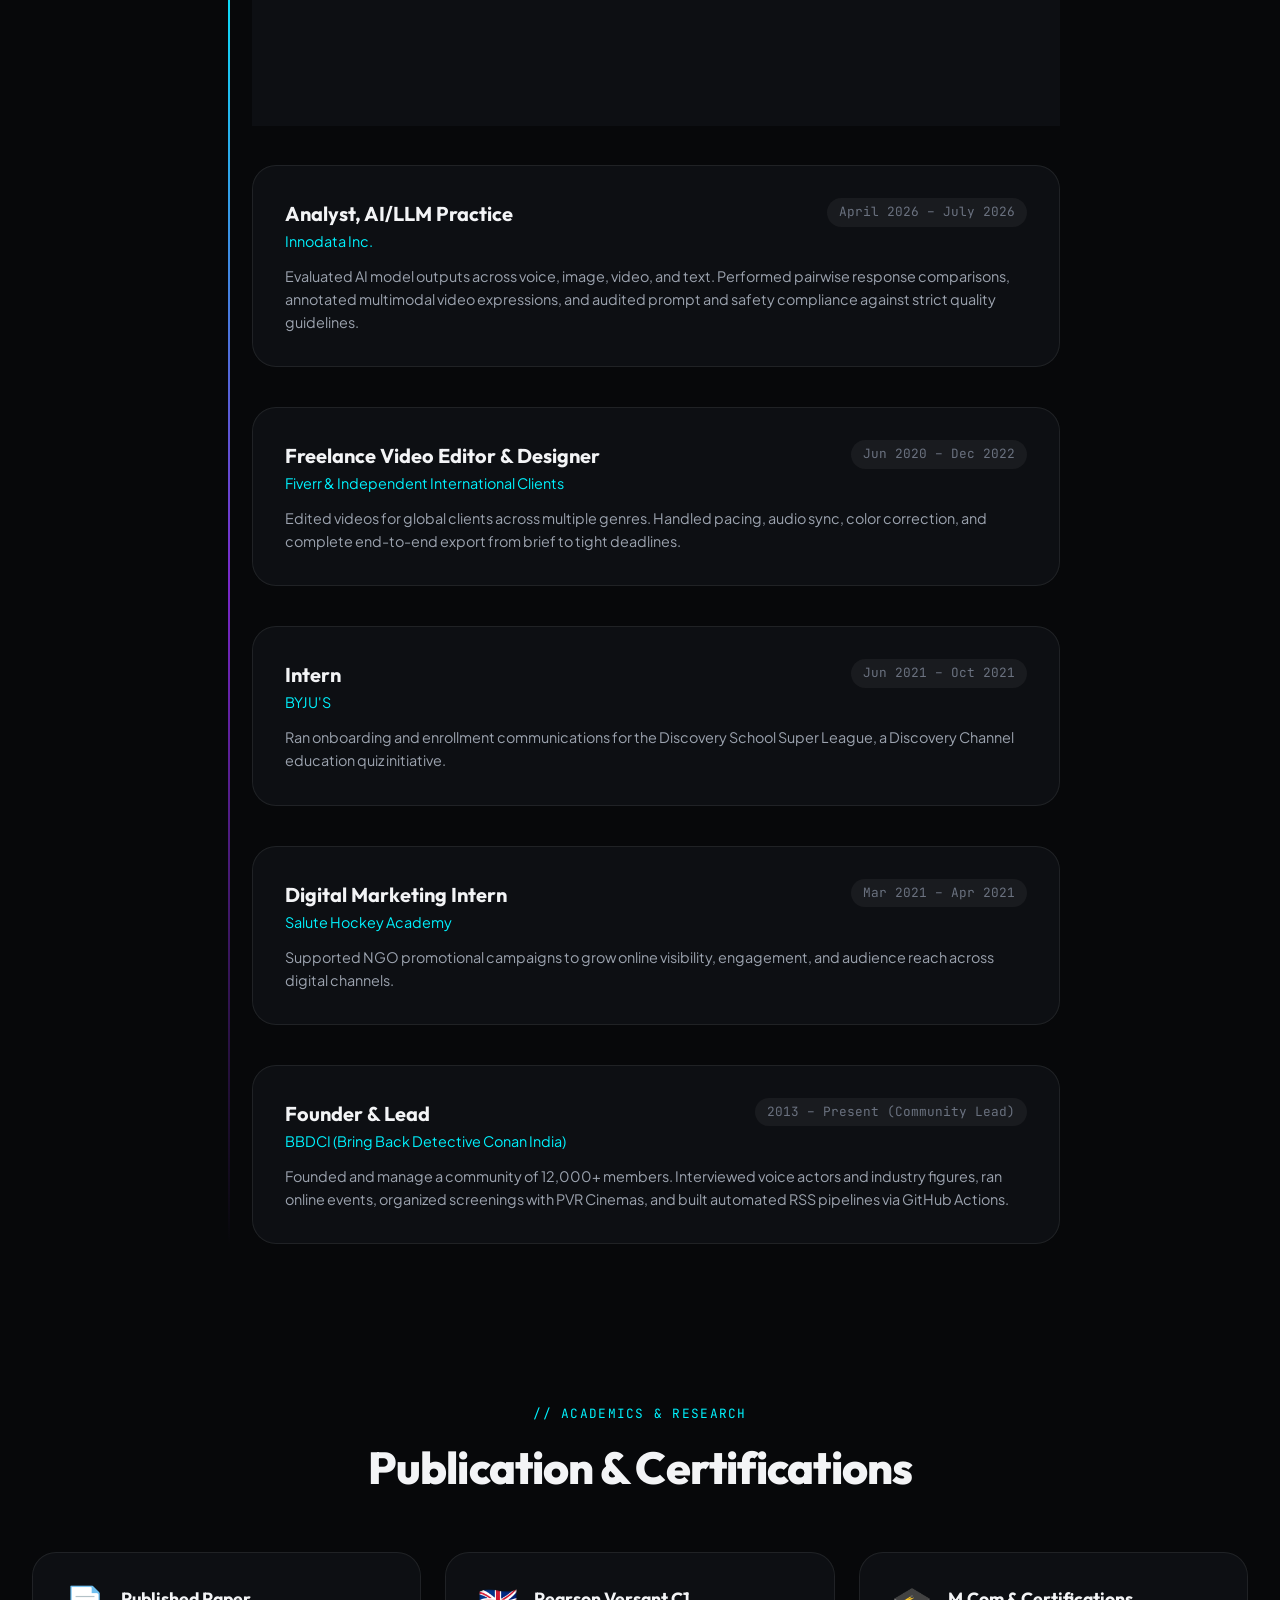
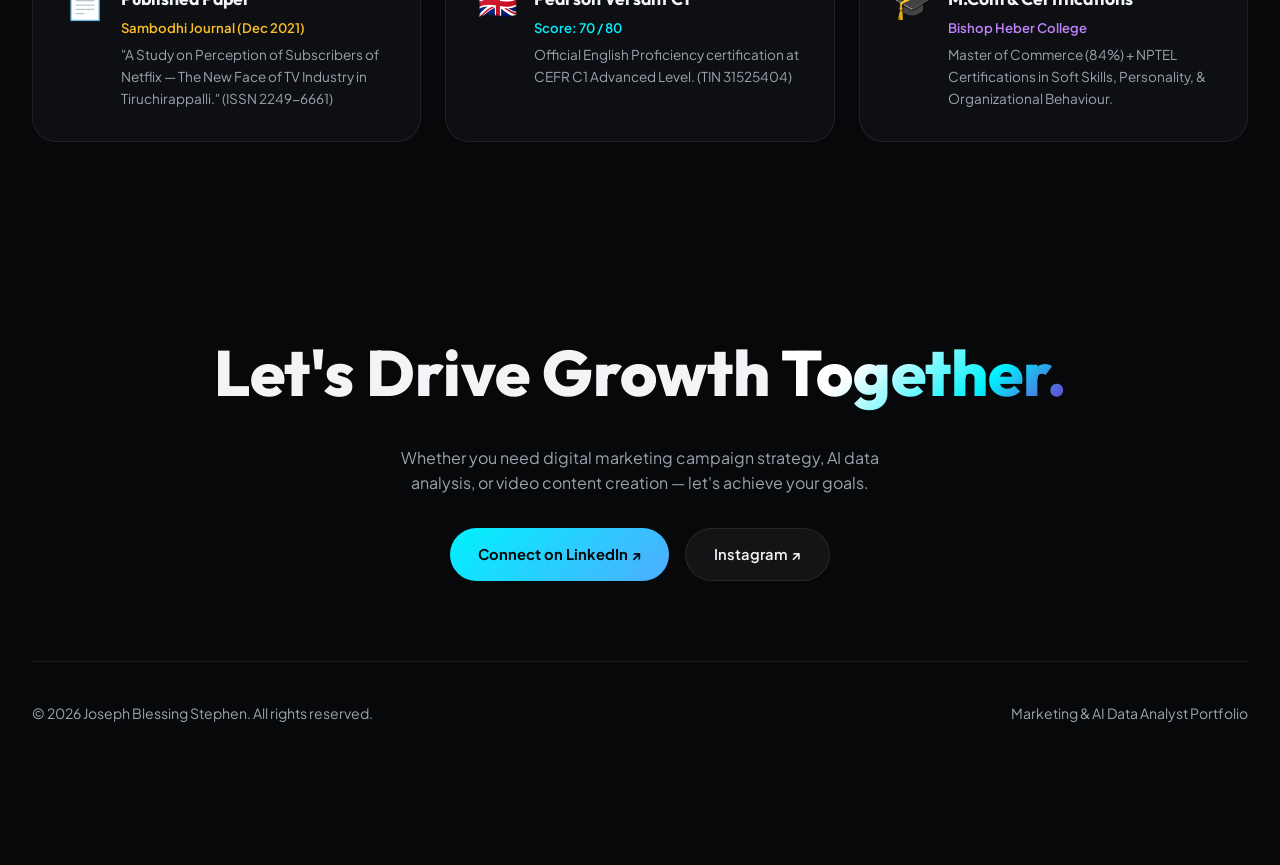
==== commit 8a4480d2: "Remove custom trailing cursor dot and restore native browser cursor" ====
--- a/index.html
+++ b/index.html
@@ -8,10 +8,6 @@
   <link rel="stylesheet" href="style.css">
 </head>
 <body>
-
-  <!-- Custom Cursor Glow -->
-  <div class="cursor-dot" id="cursorDot"></div>
-  <div class="cursor-glow" id="cursorGlow"></div>
 
   <!-- Header Navigation -->
   <header class="header-nav">
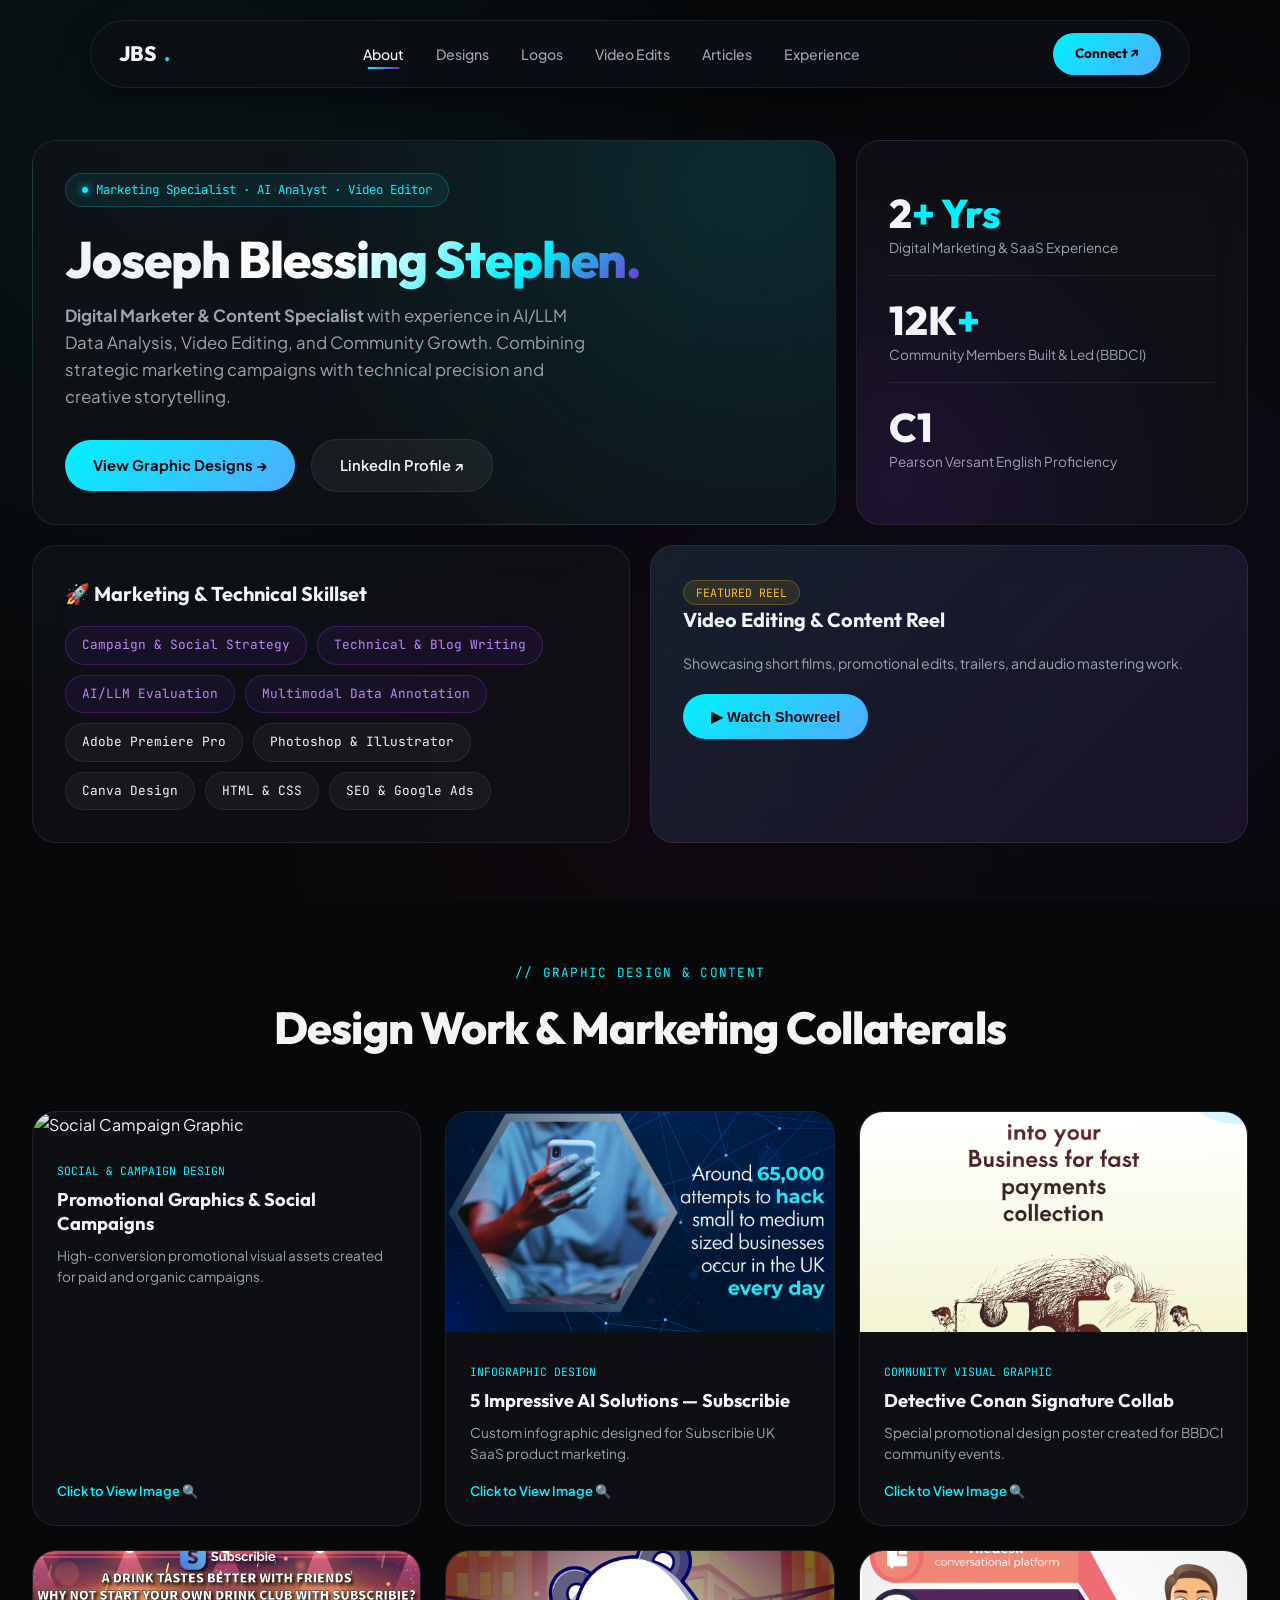
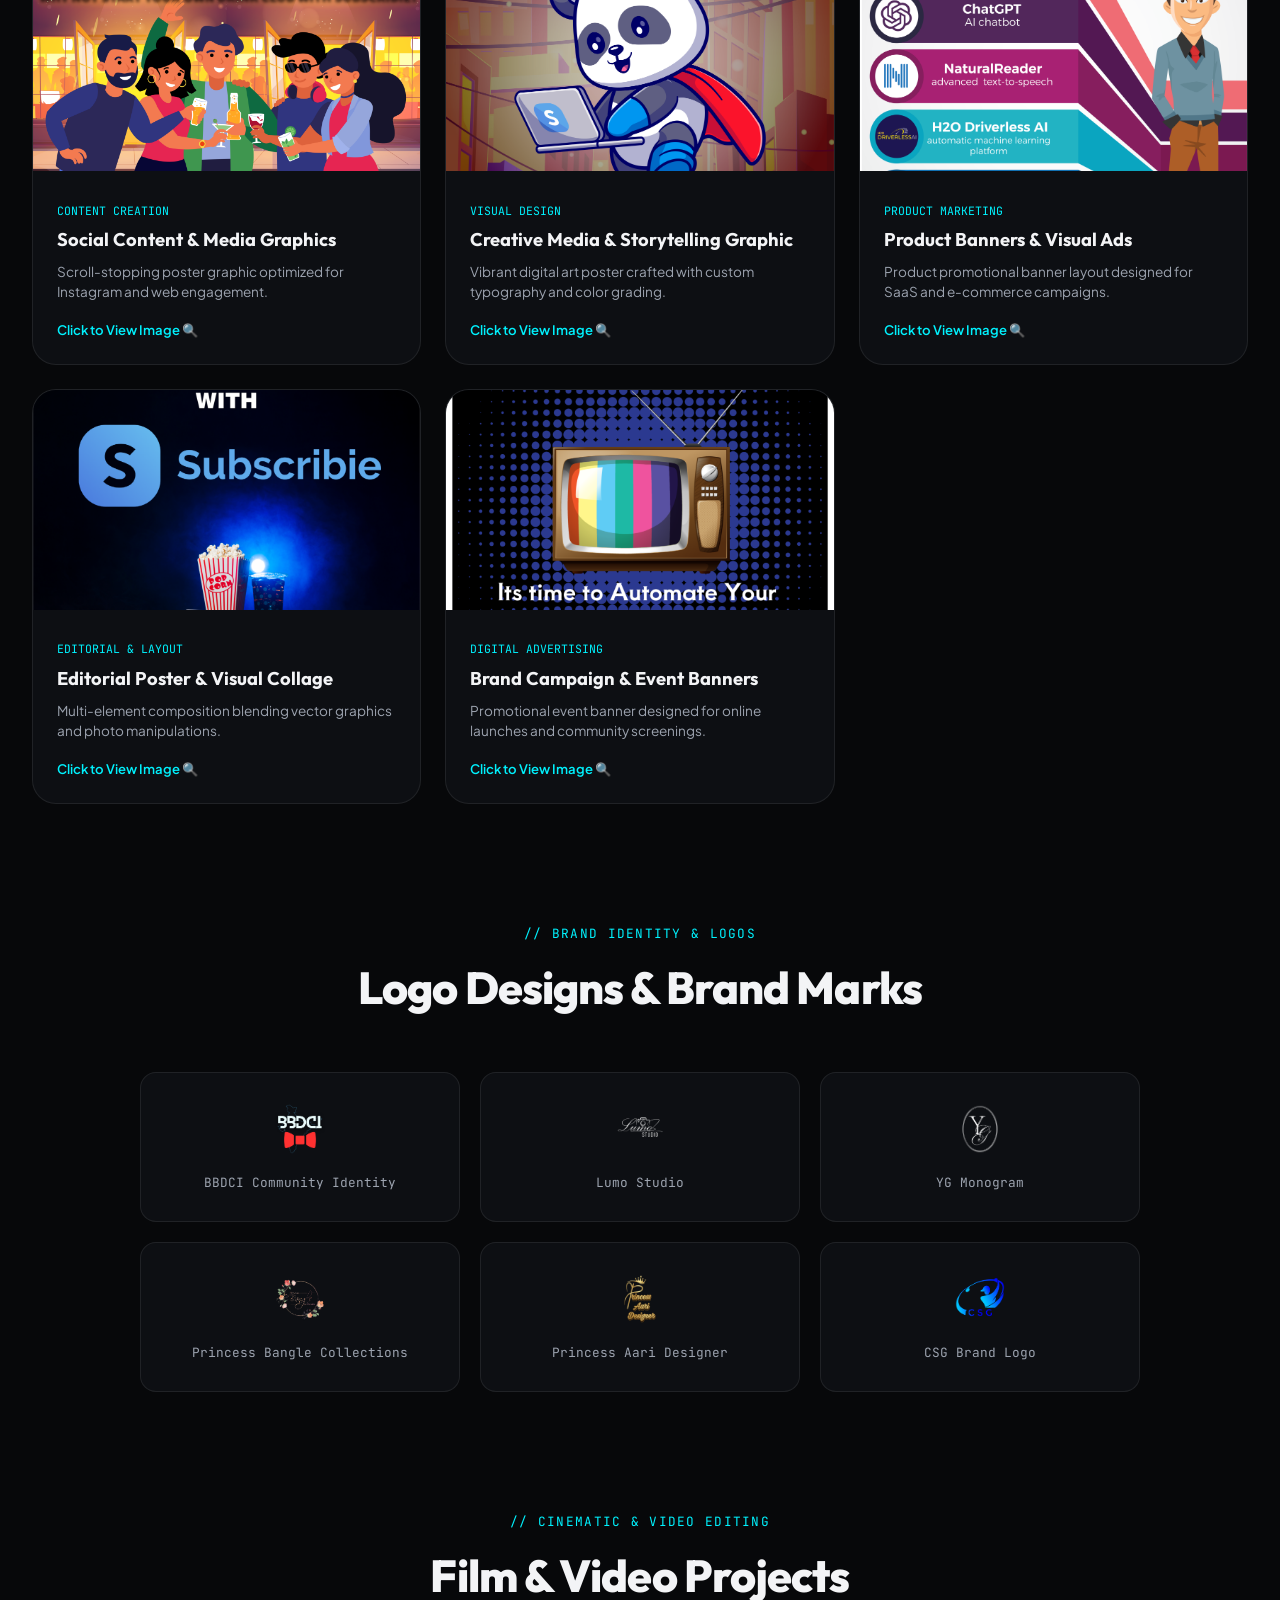
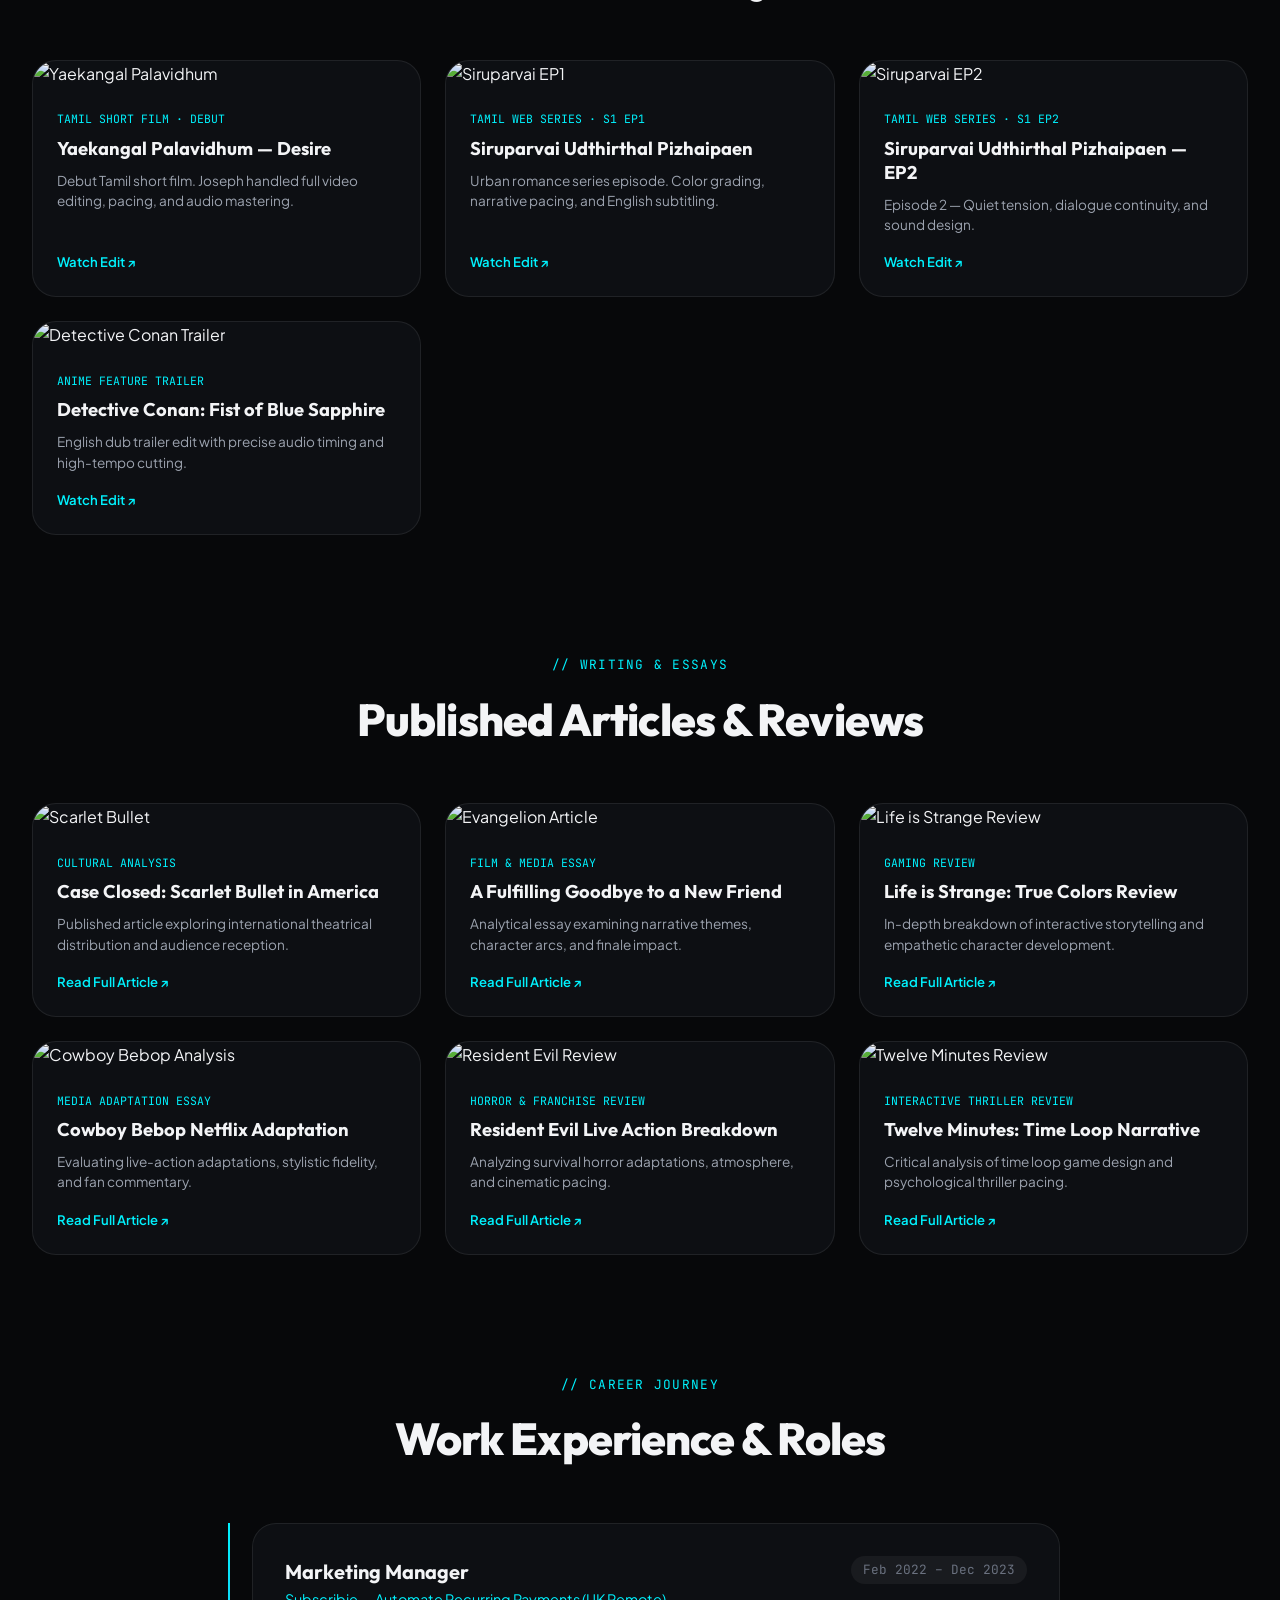
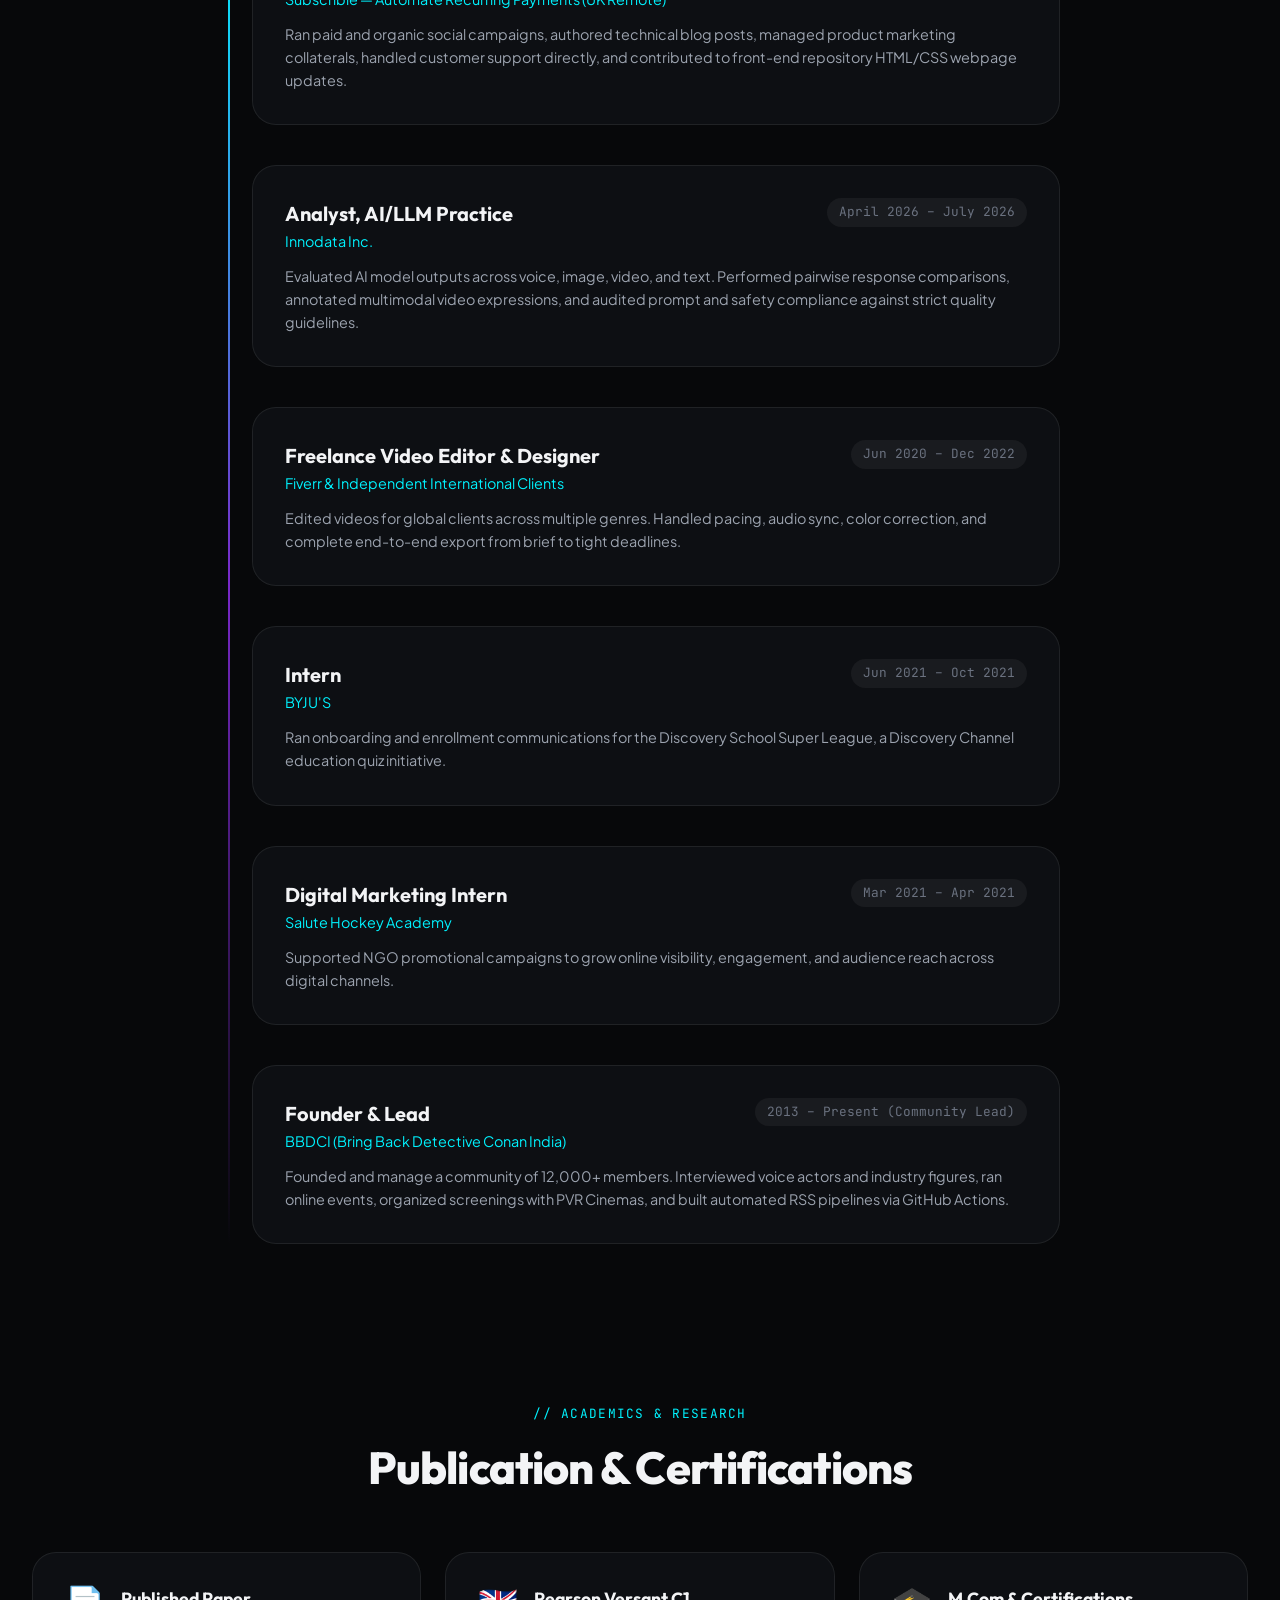
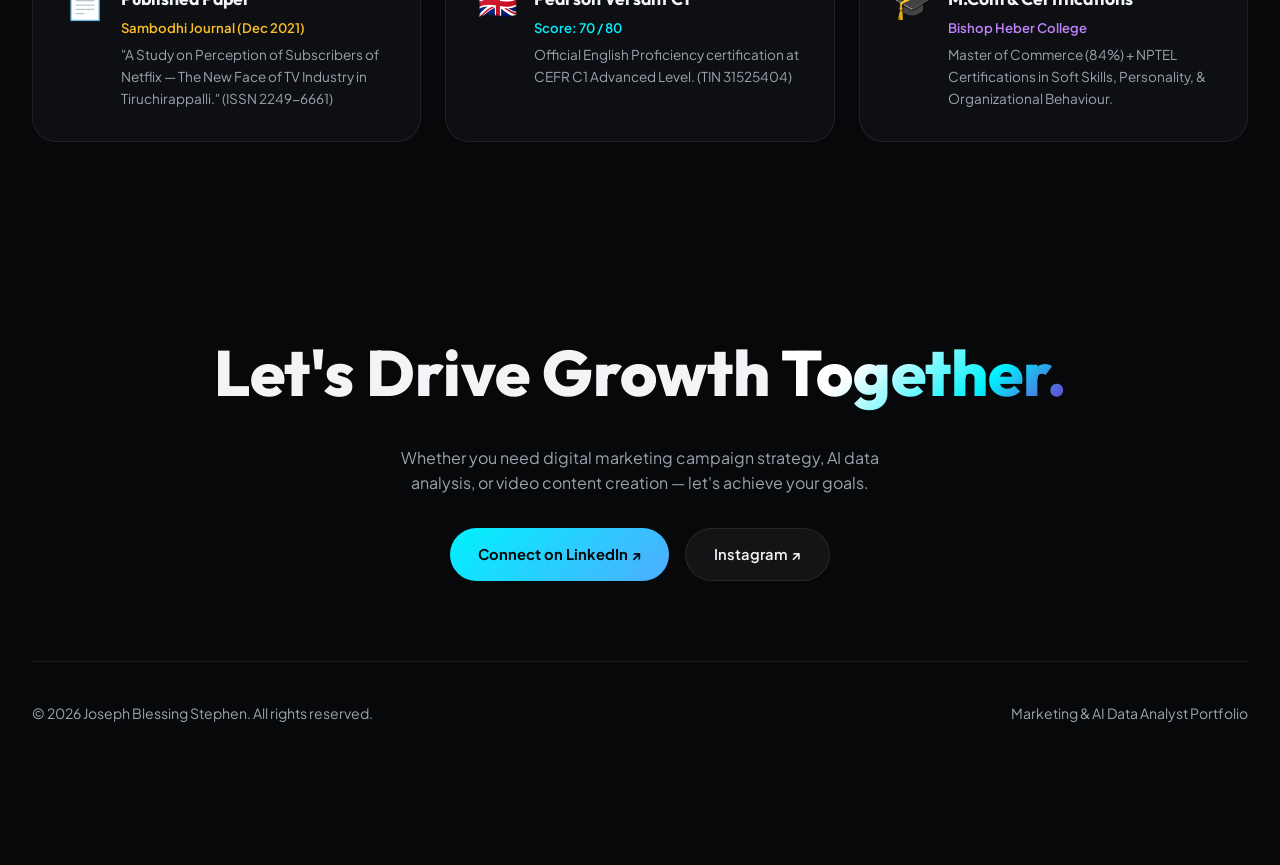
==== commit 984affbe: "Fix article navigation header, style article reading pages with dark glassmorphism, and convert arti" ====
--- a/index.html
+++ b/index.html
@@ -365,7 +365,7 @@
       <div class="portfolio-grid">
         
         <!-- Article 1 -->
-        <div class="portfolio-card" onclick="window.open('articles/case-closed-scarlet-bullet.html', '_blank')">
+        <a href="articles/case-closed-scarlet-bullet.html" target="_blank" class="portfolio-card">
           <div class="portfolio-thumb-wrap">
             <img src="https://static.wixstatic.com/media/c05f22_fc73b9ad4c8d4f3aabbd27b1f8b4db31~mv2.jpg/v1/fill/w_640,h_337,al_c,q_80,enc_avif,quality_auto/c05f22_fc73b9ad4c8d4f3aabbd27b1f8b4db31~mv2.jpg" alt="Scarlet Bullet" class="portfolio-thumb">
           </div>
@@ -375,10 +375,10 @@
             <p class="portfolio-desc">Published article exploring international theatrical distribution and audience reception.</p>
             <span class="portfolio-link">Read Full Article ↗</span>
           </div>
-        </div>
+        </a>
 
         <!-- Article 2 -->
-        <div class="portfolio-card" onclick="window.open('articles/eva-goodbye.html', '_blank')">
+        <a href="articles/eva-goodbye.html" target="_blank" class="portfolio-card">
           <div class="portfolio-thumb-wrap">
             <img src="https://static.wixstatic.com/media/c05f22_5d5b269d8288432682b895a636b2c20d~mv2.jpg/v1/fill/w_454,h_341,fp_0.50_0.50,q_90,enc_avif,quality_auto/c05f22_5d5b269d8288432682b895a636b2c20d~mv2.jpg" alt="Evangelion Article" class="portfolio-thumb">
           </div>
@@ -388,10 +388,10 @@
             <p class="portfolio-desc">Analytical essay examining narrative themes, character arcs, and finale impact.</p>
             <span class="portfolio-link">Read Full Article ↗</span>
           </div>
-        </div>
+        </a>
 
         <!-- Article 3 -->
-        <div class="portfolio-card" onclick="window.open('articles/life-is-strange-true-colors.html', '_blank')">
+        <a href="articles/life-is-strange-true-colors.html" target="_blank" class="portfolio-card">
           <div class="portfolio-thumb-wrap">
             <img src="https://static.wixstatic.com/media/c05f22_875d15ac8cb341748c58243ea5f5b197~mv2.jpg/v1/fill/w_454,h_341,fp_0.50_0.50,q_90,enc_avif,quality_auto/c05f22_875d15ac8cb341748c58243ea5f5b197~mv2.jpg" alt="Life is Strange Review" class="portfolio-thumb">
           </div>
@@ -401,10 +401,10 @@
             <p class="portfolio-desc">In-depth breakdown of interactive storytelling and empathetic character development.</p>
             <span class="portfolio-link">Read Full Article ↗</span>
           </div>
-        </div>
+        </a>
 
         <!-- Article 4 -->
-        <div class="portfolio-card" onclick="window.open('articles/cowboy-bebop-netflix.html', '_blank')">
+        <a href="articles/cowboy-bebop-netflix.html" target="_blank" class="portfolio-card">
           <div class="portfolio-thumb-wrap">
             <img src="https://static.wixstatic.com/media/c05f22_f67c3124d8b543919919dd476018e4ec~mv2.jpeg/v1/fill/w_454,h_341,fp_0.50_0.50,q_90,enc_avif,quality_auto/c05f22_f67c3124d8b543919919dd476018e4ec~mv2.jpeg" alt="Cowboy Bebop Analysis" class="portfolio-thumb">
           </div>
@@ -414,10 +414,10 @@
             <p class="portfolio-desc">Evaluating live-action adaptations, stylistic fidelity, and fan commentary.</p>
             <span class="portfolio-link">Read Full Article ↗</span>
           </div>
-        </div>
+        </a>
 
         <!-- Article 5 -->
-        <div class="portfolio-card" onclick="window.open('articles/resident-evil-live-action.html', '_blank')">
+        <a href="articles/resident-evil-live-action.html" target="_blank" class="portfolio-card">
           <div class="portfolio-thumb-wrap">
             <img src="https://static.wixstatic.com/media/c05f22_8c43bdc2c2944de4b37e09f4ca94df24~mv2.jpg/v1/fill/w_980,h_515,al_c,q_85,usm_0.66_1.00_0.01,enc_avif,quality_auto/c05f22_8c43bdc2c2944de4b37e09f4ca94df24~mv2.jpg" alt="Resident Evil Review" class="portfolio-thumb">
           </div>
@@ -427,10 +427,10 @@
             <p class="portfolio-desc">Analyzing survival horror adaptations, atmosphere, and cinematic pacing.</p>
             <span class="portfolio-link">Read Full Article ↗</span>
           </div>
-        </div>
+        </a>
 
         <!-- Article 6 -->
-        <div class="portfolio-card" onclick="window.open('articles/twelve-minutes-review.html', '_blank')">
+        <a href="articles/twelve-minutes-review.html" target="_blank" class="portfolio-card">
           <div class="portfolio-thumb-wrap">
             <img src="https://static.wixstatic.com/media/c05f22_5eb0bfd0e1b34a449bf7a55770b457cd~mv2.jpg/v1/fill/w_454,h_341,fp_0.50_0.50,q_90,enc_avif,quality_auto/c05f22_5eb0bfd0e1b34a449bf7a55770b457cd~mv2.jpg" alt="Twelve Minutes Review" class="portfolio-thumb">
           </div>
@@ -440,7 +440,7 @@
             <p class="portfolio-desc">Critical analysis of time loop game design and psychological thriller pacing.</p>
             <span class="portfolio-link">Read Full Article ↗</span>
           </div>
-        </div>
+        </a>
 
       </div>
     </div>
--- a/style.css
+++ b/style.css
@@ -455,6 +455,8 @@
   cursor: pointer;
   display: flex;
   flex-direction: column;
+  text-decoration: none;
+  color: inherit;
 }
 .portfolio-card:hover {
   transform: translateY(-8px);
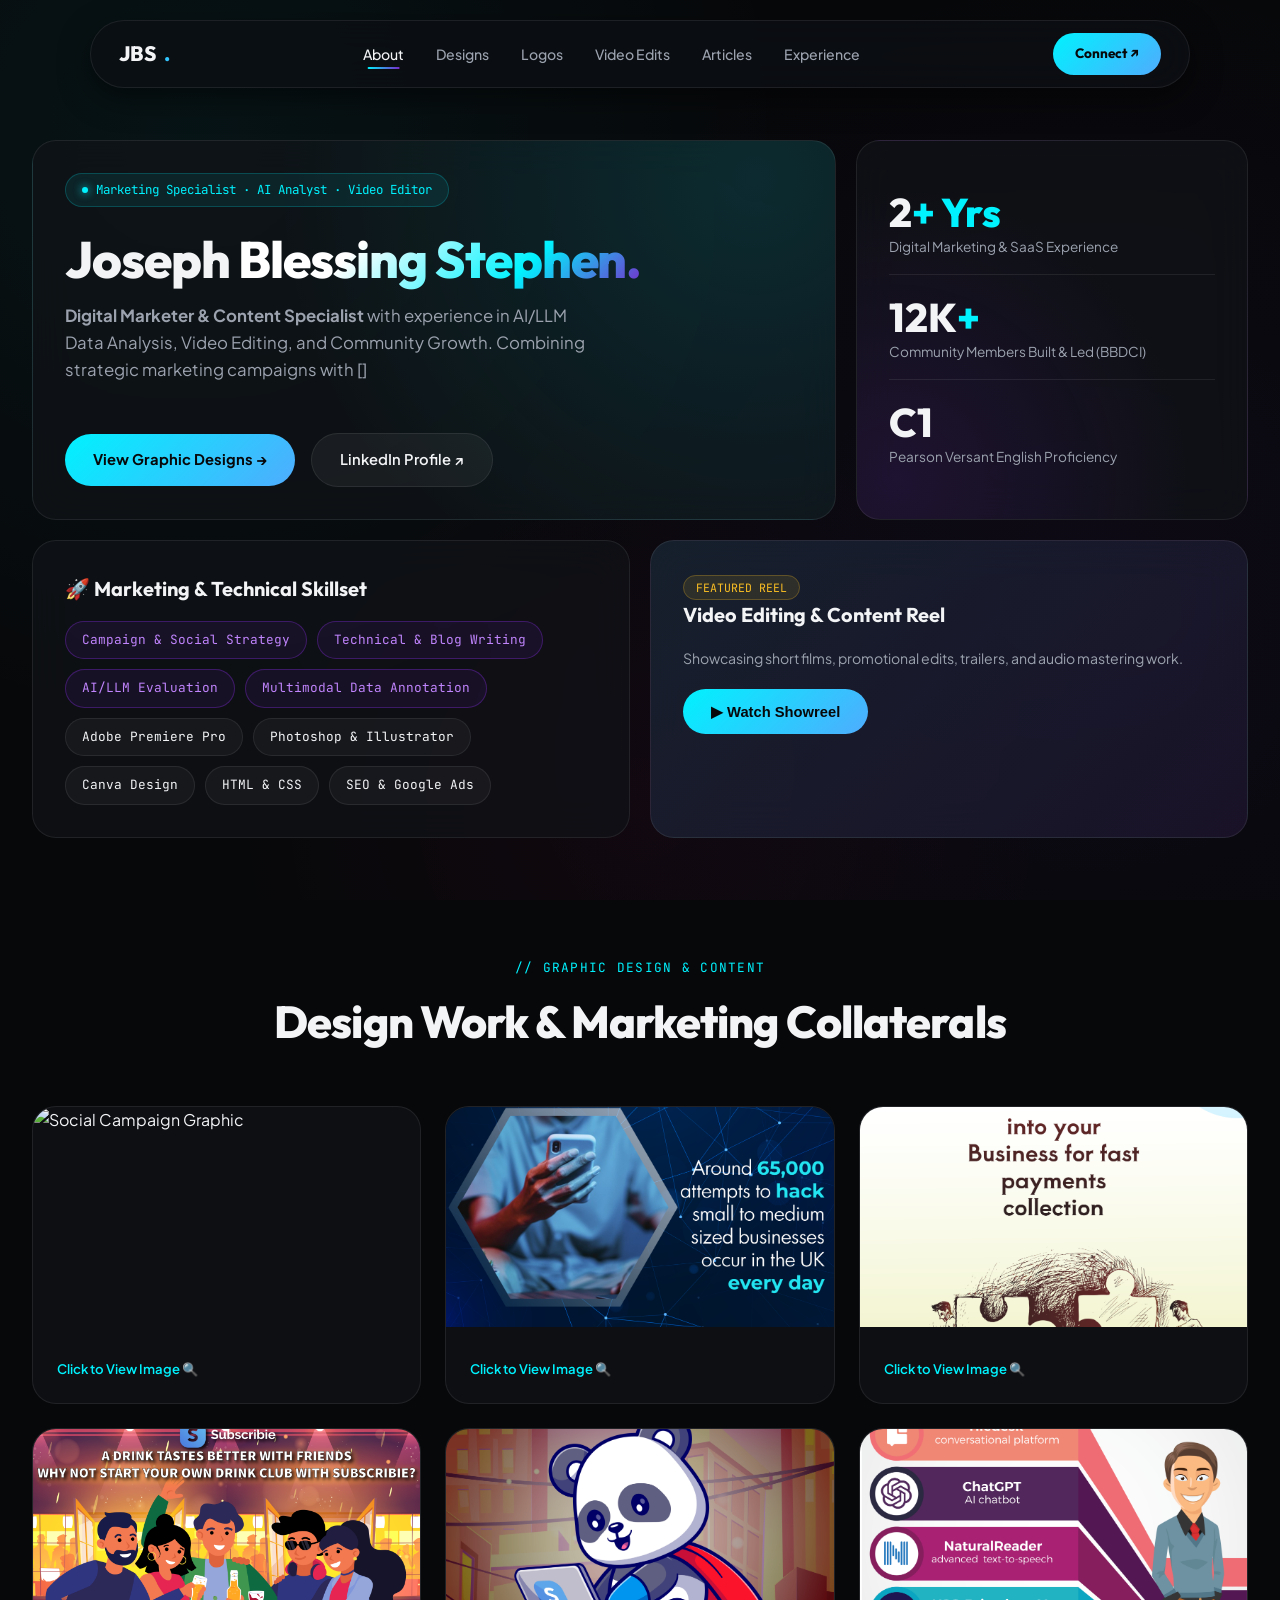
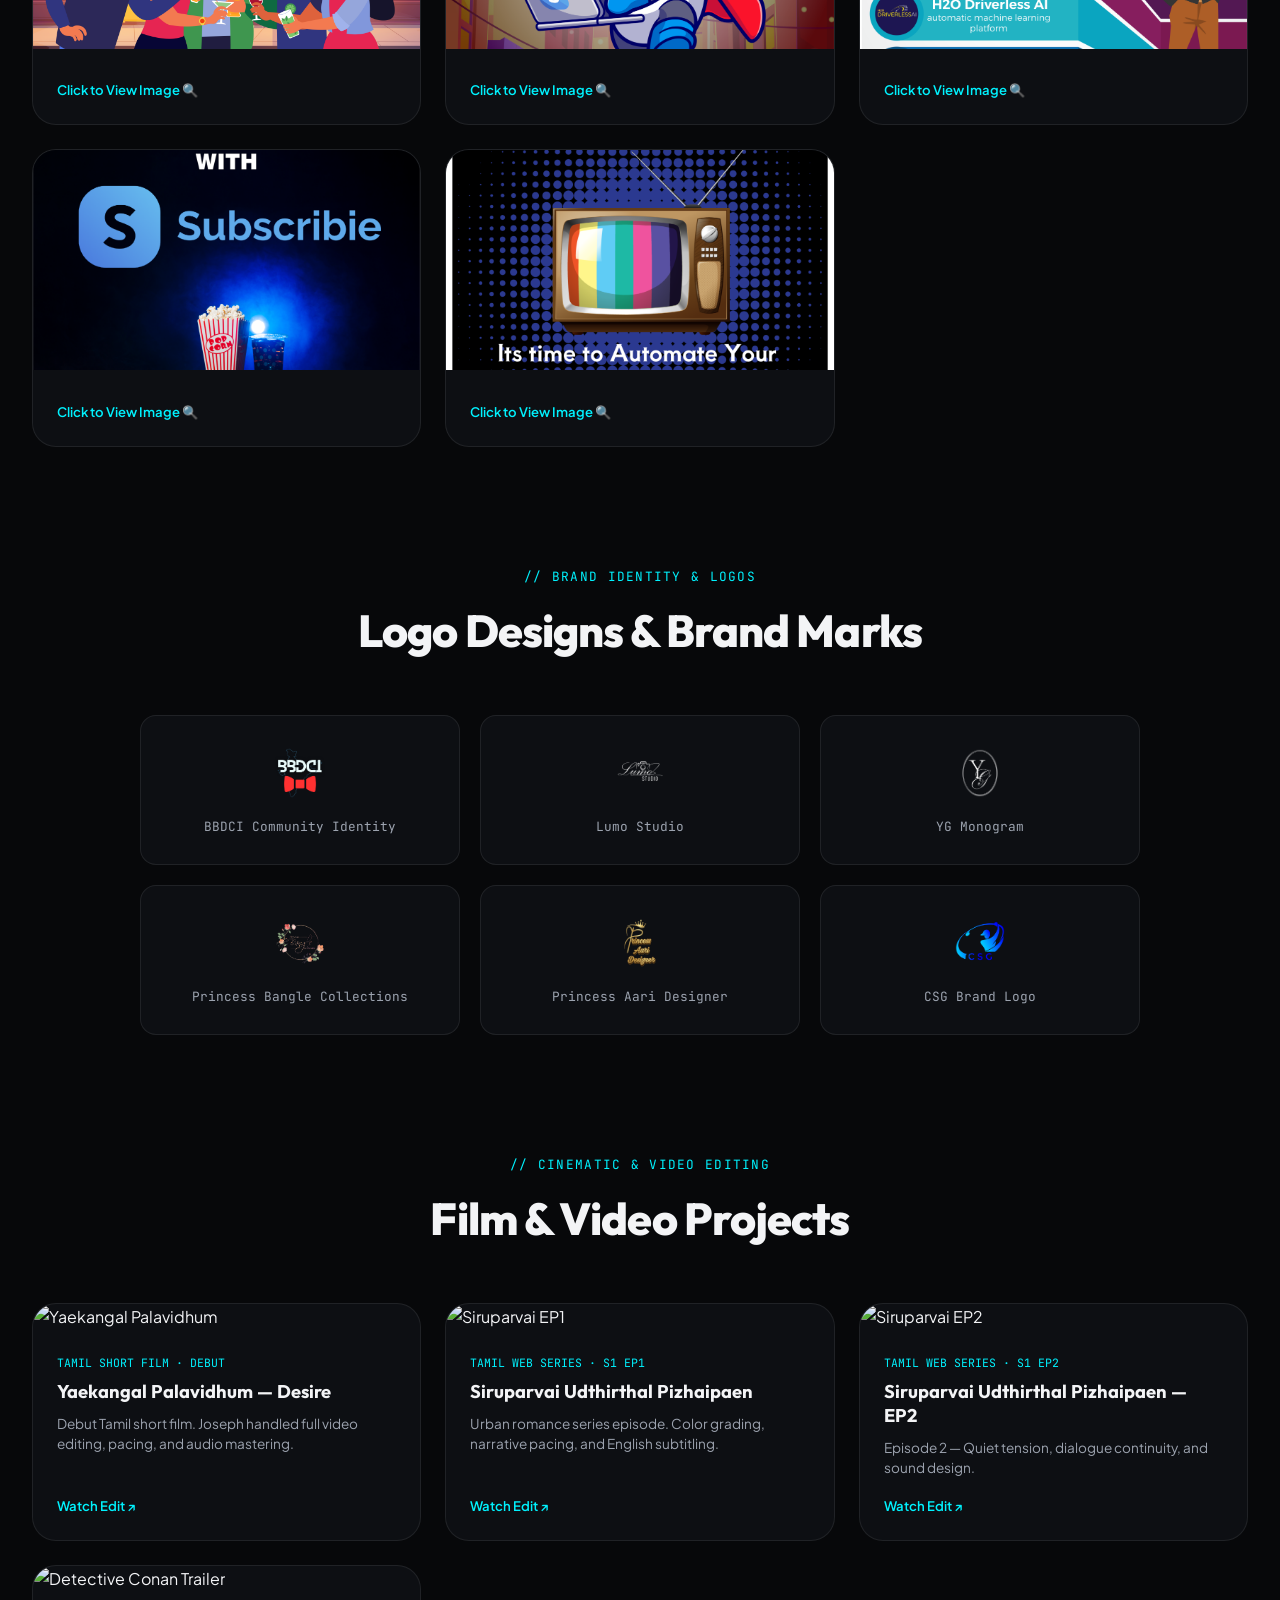
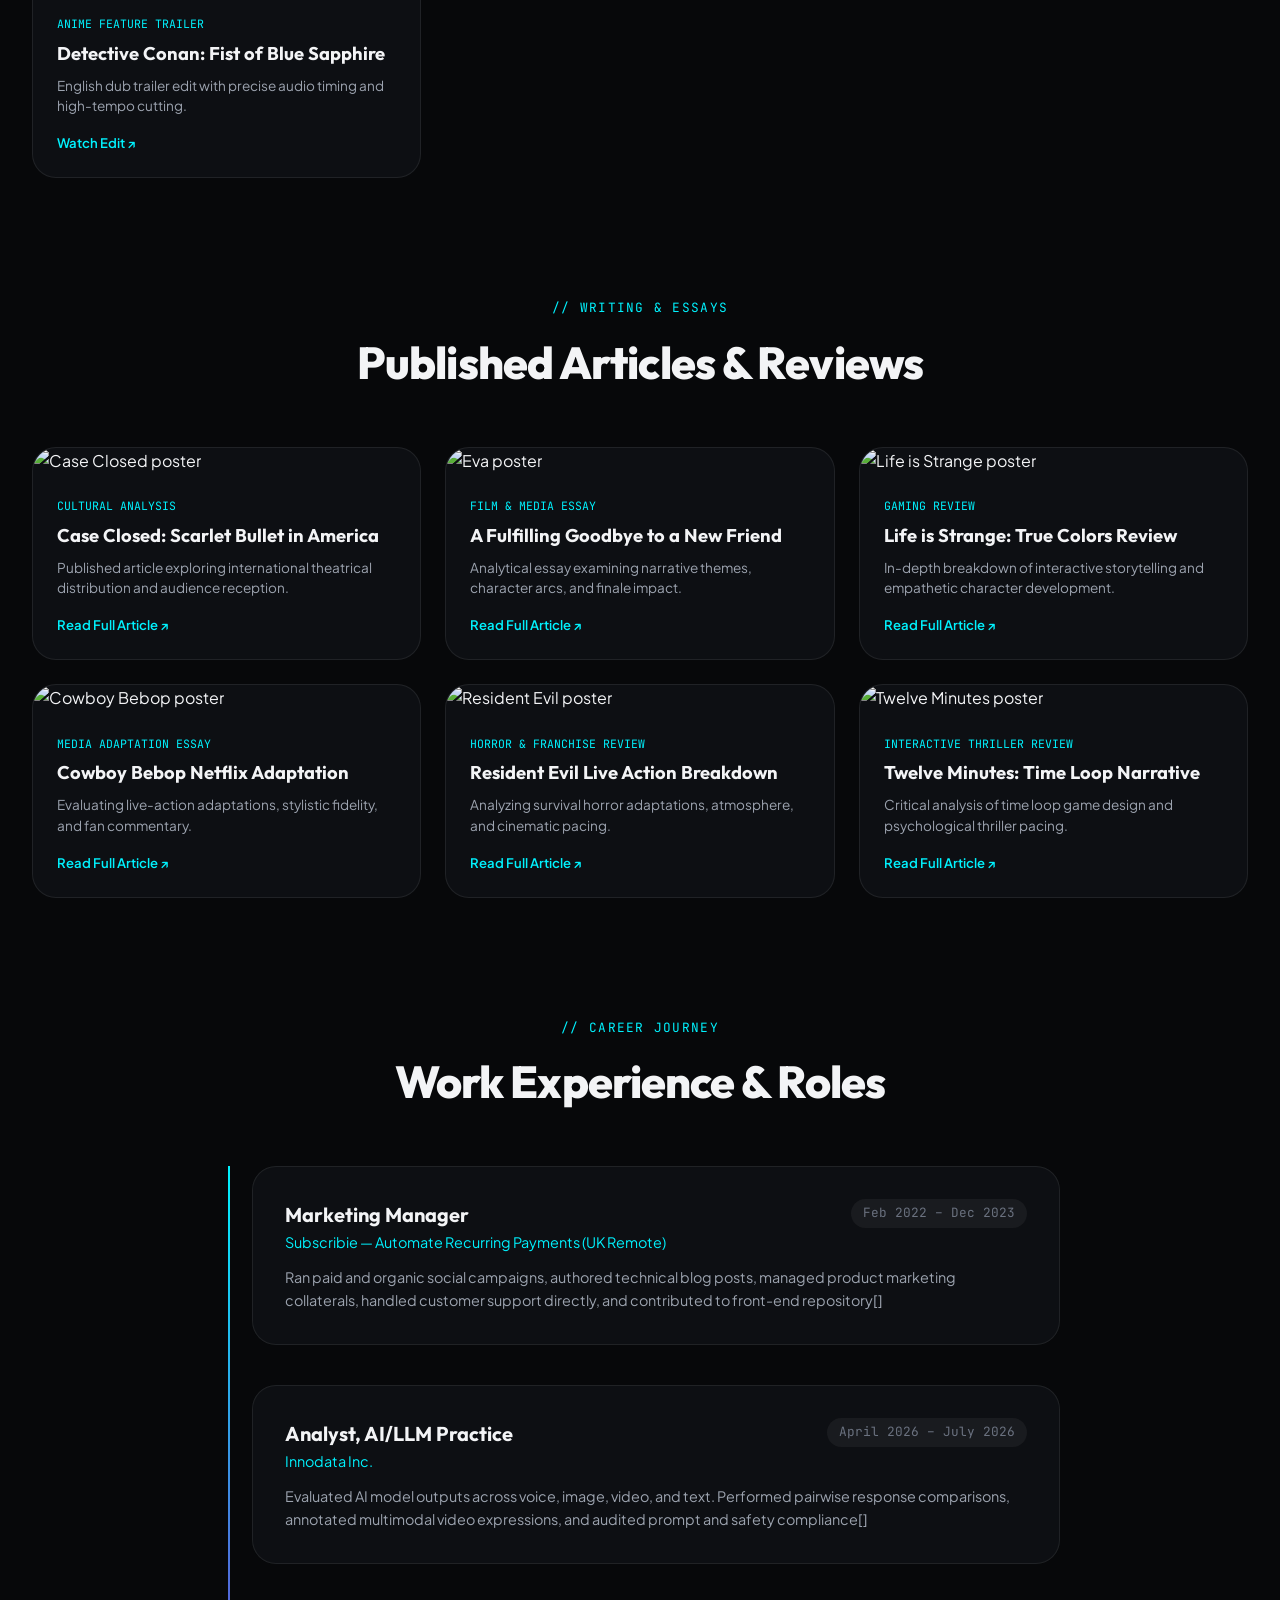
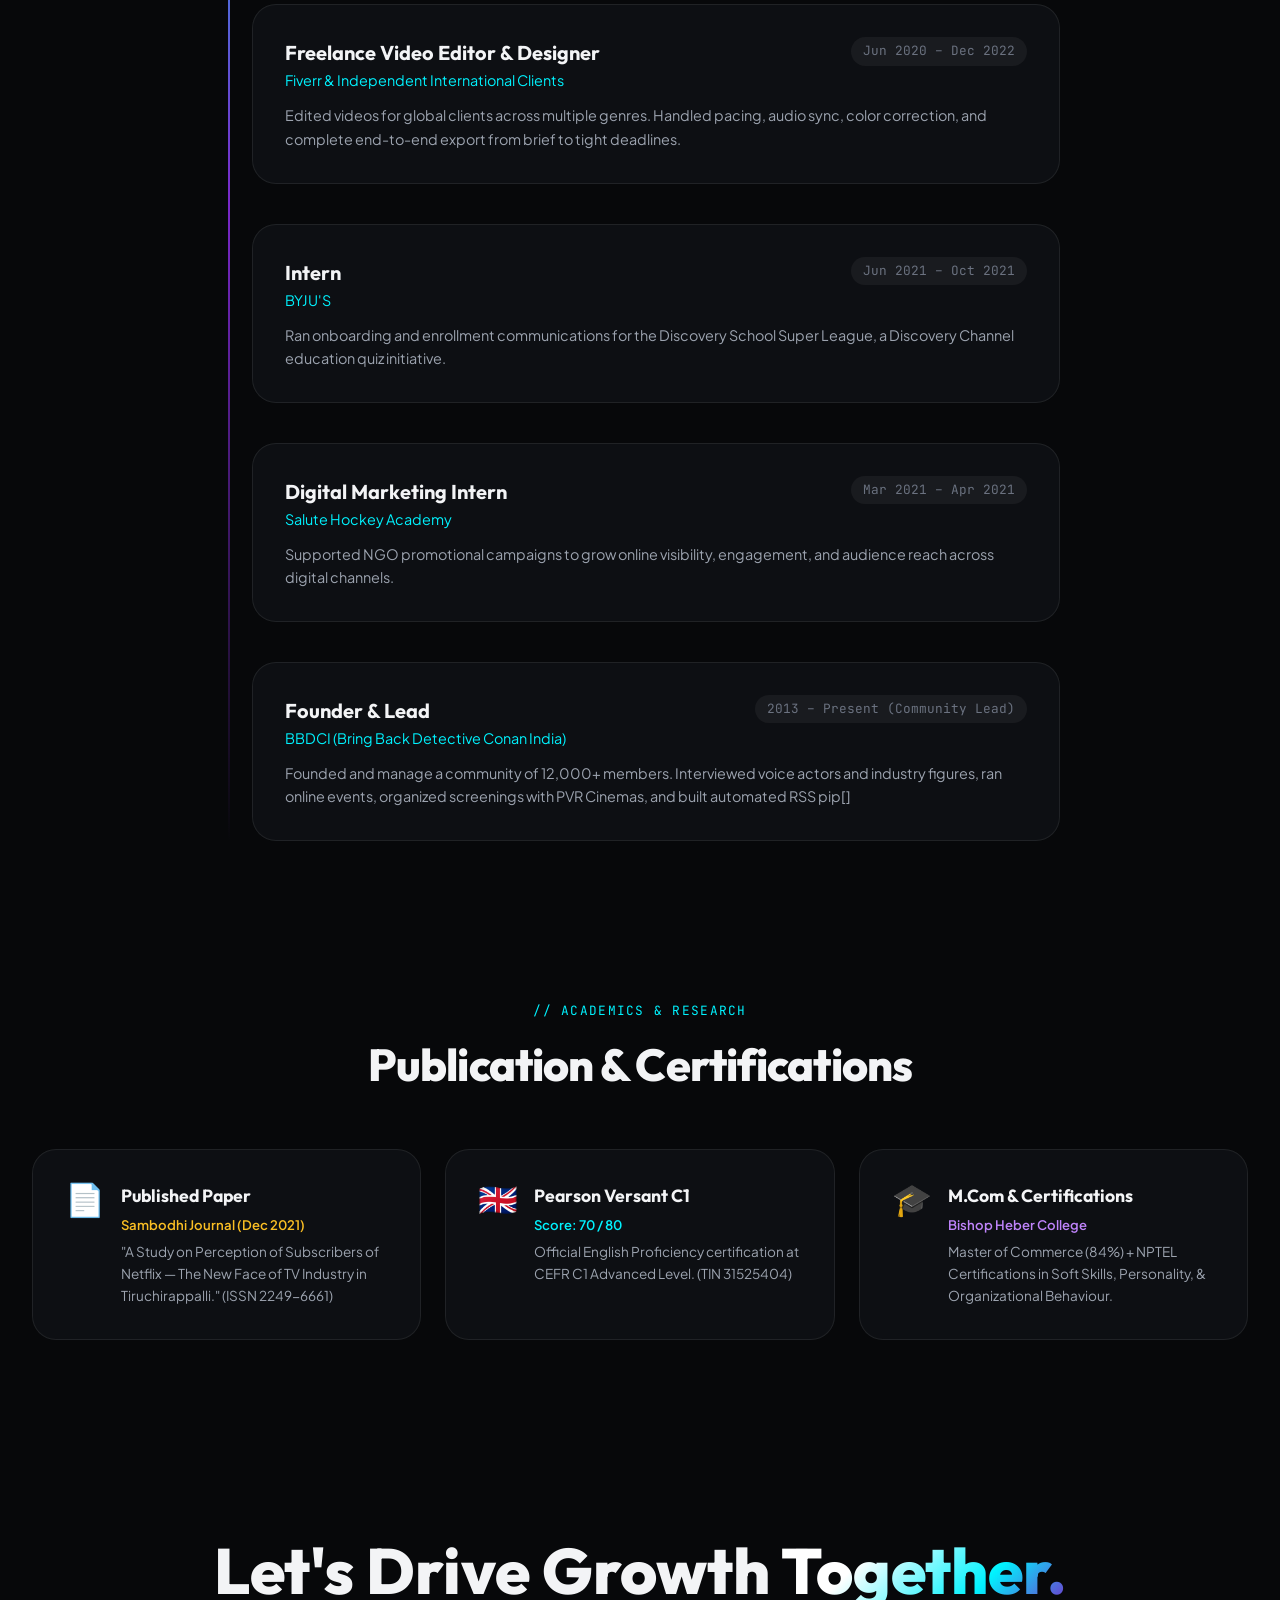
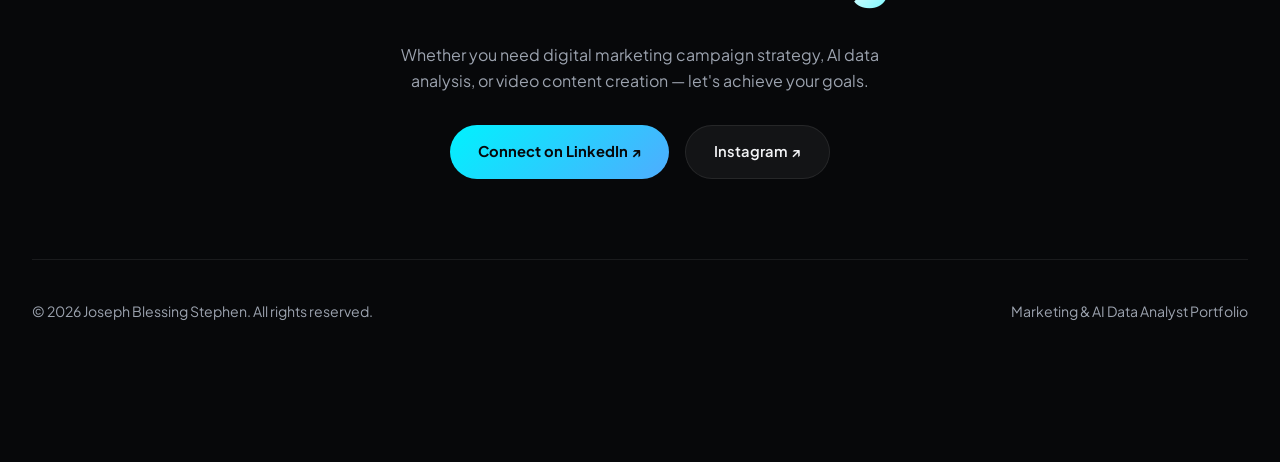
==== commit e51625b4: "Remove the extra text beneath each design card in the portfolio section while keeping the click-to-v" ====
--- a/index.html
+++ b/index.html
@@ -39,7 +39,7 @@
               Joseph <span class="text-gradient">Blessing Stephen.</span>
             </h1>
             <p class="hero-subtitle">
-              <strong>Digital Marketer &amp; Content Specialist</strong> with experience in AI/LLM Data Analysis, Video Editing, and Community Growth. Combining strategic marketing campaigns with technical precision and creative storytelling.
+              <strong>Digital Marketer &amp; Content Specialist</strong> with experience in AI/LLM Data Analysis, Video Editing, and Community Growth. Combining strategic marketing campaigns with []
             </p>
           </div>
           <div class="hero-actions">
@@ -112,9 +112,6 @@
             <img src="images/Work Sample (Images)_8.png" alt="Social Campaign Graphic" class="portfolio-thumb">
           </div>
           <div class="portfolio-info">
-            <span class="portfolio-cat">Social &amp; Campaign Design</span>
-            <h3 class="portfolio-title">Promotional Graphics &amp; Social Campaigns</h3>
-            <p class="portfolio-desc">High-conversion promotional visual assets created for paid and organic campaigns.</p>
             <span class="portfolio-link">Click to View Image 🔍</span>
           </div>
         </div>
@@ -125,9 +122,6 @@
             <img src="images/Work Sample (Images)_5.png" alt="Subscribie AI Infographic" class="portfolio-thumb">
           </div>
           <div class="portfolio-info">
-            <span class="portfolio-cat">Infographic Design</span>
-            <h3 class="portfolio-title">5 Impressive AI Solutions — Subscribie</h3>
-            <p class="portfolio-desc">Custom infographic designed for Subscribie UK SaaS product marketing.</p>
             <span class="portfolio-link">Click to View Image 🔍</span>
           </div>
         </div>
@@ -138,9 +132,6 @@
             <img src="images/Work Sample (Images)_1.png" alt="Detective Conan Collab" class="portfolio-thumb">
           </div>
           <div class="portfolio-info">
-            <span class="portfolio-cat">Community Visual Graphic</span>
-            <h3 class="portfolio-title">Detective Conan Signature Collab</h3>
-            <p class="portfolio-desc">Special promotional design poster created for BBDCI community events.</p>
             <span class="portfolio-link">Click to View Image 🔍</span>
           </div>
         </div>
@@ -151,9 +142,6 @@
             <img src="images/Work Sample (Images)_2.png" alt="Design Sample 2" class="portfolio-thumb">
           </div>
           <div class="portfolio-info">
-            <span class="portfolio-cat">Content Creation</span>
-            <h3 class="portfolio-title">Social Content &amp; Media Graphics</h3>
-            <p class="portfolio-desc">Scroll-stopping poster graphic optimized for Instagram and web engagement.</p>
             <span class="portfolio-link">Click to View Image 🔍</span>
           </div>
         </div>
@@ -164,9 +152,6 @@
             <img src="images/Work Sample (Images)_3.png" alt="Creative Poster" class="portfolio-thumb">
           </div>
           <div class="portfolio-info">
-            <span class="portfolio-cat">Visual Design</span>
-            <h3 class="portfolio-title">Creative Media &amp; Storytelling Graphic</h3>
-            <p class="portfolio-desc">Vibrant digital art poster crafted with custom typography and color grading.</p>
             <span class="portfolio-link">Click to View Image 🔍</span>
           </div>
         </div>
@@ -177,9 +162,6 @@
             <img src="images/Work Sample (Images)_4.png" alt="Product Graphic" class="portfolio-thumb">
           </div>
           <div class="portfolio-info">
-            <span class="portfolio-cat">Product Marketing</span>
-            <h3 class="portfolio-title">Product Banners &amp; Visual Ads</h3>
-            <p class="portfolio-desc">Product promotional banner layout designed for SaaS and e-commerce campaigns.</p>
             <span class="portfolio-link">Click to View Image 🔍</span>
           </div>
         </div>
@@ -190,9 +172,6 @@
             <img src="images/Work Sample (Images)_6.png" alt="Poster Collage" class="portfolio-thumb">
           </div>
           <div class="portfolio-info">
-            <span class="portfolio-cat">Editorial &amp; Layout</span>
-            <h3 class="portfolio-title">Editorial Poster &amp; Visual Collage</h3>
-            <p class="portfolio-desc">Multi-element composition blending vector graphics and photo manipulations.</p>
             <span class="portfolio-link">Click to View Image 🔍</span>
           </div>
         </div>
@@ -203,9 +182,6 @@
             <img src="images/Work Sample (Images)_7.png" alt="Brand Banner" class="portfolio-thumb">
           </div>
           <div class="portfolio-info">
-            <span class="portfolio-cat">Digital Advertising</span>
-            <h3 class="portfolio-title">Brand Campaign &amp; Event Banners</h3>
-            <p class="portfolio-desc">Promotional event banner designed for online launches and community screenings.</p>
             <span class="portfolio-link">Click to View Image 🔍</span>
           </div>
         </div>
@@ -367,7 +343,7 @@
         <!-- Article 1 -->
         <a href="articles/case-closed-scarlet-bullet.html" target="_blank" class="portfolio-card">
           <div class="portfolio-thumb-wrap">
-            <img src="https://static.wixstatic.com/media/c05f22_fc73b9ad4c8d4f3aabbd27b1f8b4db31~mv2.jpg/v1/fill/w_640,h_337,al_c,q_80,enc_avif,quality_auto/c05f22_fc73b9ad4c8d4f3aabbd27b1f8b4db31~mv2.jpg" alt="Scarlet Bullet" class="portfolio-thumb">
+            <img src="https://static.wixstatic.com/media/c05f22_fc73b9ad4c8d4f3aabbd27b1f8b4db31~mv2.jpg/v1/fill/w_640,h_337,al_c,q_80,enc_avif,quality_auto/c05f22_fc73b9ad4c8d4f3aabbd27b1f8b4db31~mv2.jpg" alt="Case Closed poster">
           </div>
           <div class="portfolio-info">
             <span class="portfolio-cat">Cultural Analysis</span>
@@ -380,7 +356,7 @@
         <!-- Article 2 -->
         <a href="articles/eva-goodbye.html" target="_blank" class="portfolio-card">
           <div class="portfolio-thumb-wrap">
-            <img src="https://static.wixstatic.com/media/c05f22_5d5b269d8288432682b895a636b2c20d~mv2.jpg/v1/fill/w_454,h_341,fp_0.50_0.50,q_90,enc_avif,quality_auto/c05f22_5d5b269d8288432682b895a636b2c20d~mv2.jpg" alt="Evangelion Article" class="portfolio-thumb">
+            <img src="https://static.wixstatic.com/media/c05f22_5d5b269d8288432682b895a636b2c20d~mv2.jpg/v1/fill/w_454,h_341,fp_0.50_0.50,q_90,enc_avif,quality_auto/c05f22_5d5b269d8288432682b895a636b2c20d~mv2.jpg" alt="Eva poster">
           </div>
           <div class="portfolio-info">
             <span class="portfolio-cat">Film &amp; Media Essay</span>
@@ -393,7 +369,7 @@
         <!-- Article 3 -->
         <a href="articles/life-is-strange-true-colors.html" target="_blank" class="portfolio-card">
           <div class="portfolio-thumb-wrap">
-            <img src="https://static.wixstatic.com/media/c05f22_875d15ac8cb341748c58243ea5f5b197~mv2.jpg/v1/fill/w_454,h_341,fp_0.50_0.50,q_90,enc_avif,quality_auto/c05f22_875d15ac8cb341748c58243ea5f5b197~mv2.jpg" alt="Life is Strange Review" class="portfolio-thumb">
+            <img src="https://static.wixstatic.com/media/c05f22_875d15ac8cb341748c58243ea5f5b197~mv2.jpg/v1/fill/w_454,h_341,fp_0.50_0.50,q_90,enc_avif,quality_auto/c05f22_875d15ac8cb341748c58243ea5f5b197~mv2.jpg" alt="Life is Strange poster">
           </div>
           <div class="portfolio-info">
             <span class="portfolio-cat">Gaming Review</span>
@@ -406,7 +382,7 @@
         <!-- Article 4 -->
         <a href="articles/cowboy-bebop-netflix.html" target="_blank" class="portfolio-card">
           <div class="portfolio-thumb-wrap">
-            <img src="https://static.wixstatic.com/media/c05f22_f67c3124d8b543919919dd476018e4ec~mv2.jpeg/v1/fill/w_454,h_341,fp_0.50_0.50,q_90,enc_avif,quality_auto/c05f22_f67c3124d8b543919919dd476018e4ec~mv2.jpeg" alt="Cowboy Bebop Analysis" class="portfolio-thumb">
+            <img src="https://static.wixstatic.com/media/c05f22_f67c3124d8b543919919dd476018e4ec~mv2.jpeg/v1/fill/w_454,h_341,fp_0.50_0.50,q_90,enc_avif,quality_auto/c05f22_f67c3124d8b543919919dd476018e4ec~mv2.jpeg" alt="Cowboy Bebop poster">
           </div>
           <div class="portfolio-info">
             <span class="portfolio-cat">Media Adaptation Essay</span>
@@ -419,7 +395,7 @@
         <!-- Article 5 -->
         <a href="articles/resident-evil-live-action.html" target="_blank" class="portfolio-card">
           <div class="portfolio-thumb-wrap">
-            <img src="https://static.wixstatic.com/media/c05f22_8c43bdc2c2944de4b37e09f4ca94df24~mv2.jpg/v1/fill/w_980,h_515,al_c,q_85,usm_0.66_1.00_0.01,enc_avif,quality_auto/c05f22_8c43bdc2c2944de4b37e09f4ca94df24~mv2.jpg" alt="Resident Evil Review" class="portfolio-thumb">
+            <img src="https://static.wixstatic.com/media/c05f22_8c43bdc2c2944de4b37e09f4ca94df24~mv2.jpg/v1/fill/w_980,h_515,al_c,q_85,usm_0.66_1.00_0.01,enc_avif,quality_auto/c05f22_8c43bdc2c2944de4b37e09f4ca94df24~mv2.jpg" alt="Resident Evil poster">
           </div>
           <div class="portfolio-info">
             <span class="portfolio-cat">Horror &amp; Franchise Review</span>
@@ -432,7 +408,7 @@
         <!-- Article 6 -->
         <a href="articles/twelve-minutes-review.html" target="_blank" class="portfolio-card">
           <div class="portfolio-thumb-wrap">
-            <img src="https://static.wixstatic.com/media/c05f22_5eb0bfd0e1b34a449bf7a55770b457cd~mv2.jpg/v1/fill/w_454,h_341,fp_0.50_0.50,q_90,enc_avif,quality_auto/c05f22_5eb0bfd0e1b34a449bf7a55770b457cd~mv2.jpg" alt="Twelve Minutes Review" class="portfolio-thumb">
+            <img src="https://static.wixstatic.com/media/c05f22_5eb0bfd0e1b34a449bf7a55770b457cd~mv2.jpg/v1/fill/w_454,h_341,fp_0.50_0.50,q_90,enc_avif,quality_auto/c05f22_5eb0bfd0e1b34a449bf7a55770b457cd~mv2.jpg" alt="Twelve Minutes poster">
           </div>
           <div class="portfolio-info">
             <span class="portfolio-cat">Interactive Thriller Review</span>
@@ -467,7 +443,7 @@
             <span class="timeline-date">Feb 2022 – Dec 2023</span>
           </div>
           <p style="font-size: 0.9rem; color: var(--text-muted); line-height: 1.6;">
-            Ran paid and organic social campaigns, authored technical blog posts, managed product marketing collaterals, handled customer support directly, and contributed to front-end repository HTML/CSS webpage updates.
+            Ran paid and organic social campaigns, authored technical blog posts, managed product marketing collaterals, handled customer support directly, and contributed to front-end repository[]
           </p>
         </div>
 
@@ -482,7 +458,7 @@
             <span class="timeline-date">April 2026 – July 2026</span>
           </div>
           <p style="font-size: 0.9rem; color: var(--text-muted); line-height: 1.6;">
-            Evaluated AI model outputs across voice, image, video, and text. Performed pairwise response comparisons, annotated multimodal video expressions, and audited prompt and safety compliance against strict quality guidelines.
+            Evaluated AI model outputs across voice, image, video, and text. Performed pairwise response comparisons, annotated multimodal video expressions, and audited prompt and safety compliance[]
           </p>
         </div>
 
@@ -542,7 +518,7 @@
             <span class="timeline-date">2013 – Present (Community Lead)</span>
           </div>
           <p style="font-size: 0.9rem; color: var(--text-muted); line-height: 1.6;">
-            Founded and manage a community of 12,000+ members. Interviewed voice actors and industry figures, ran online events, organized screenings with PVR Cinemas, and built automated RSS pipelines via GitHub Actions.
+            Founded and manage a community of 12,000+ members. Interviewed voice actors and industry figures, ran online events, organized screenings with PVR Cinemas, and built automated RSS pip[]
           </p>
         </div>
 
--- a/style.css
+++ b/style.css
@@ -775,101 +775,230 @@
   color: var(--accent-cyan);
 }
 
-/* Article Pages Styling */
+/* Article Pages Styling (Premium Editorial Publication Layout) */
 .article-page {
-  max-width: 800px;
+  max-width: 780px;
   margin: 0 auto;
-  padding: 60px 24px 100px;
-}
+  padding: 120px 24px 100px;
+  position: relative;
+  z-index: 1;
+}
+
+/* Back Button */
 .article-back {
   display: inline-flex;
   align-items: center;
   gap: 8px;
   font-family: var(--font-mono);
-  font-size: 0.85rem;
-  color: var(--accent-cyan);
+  font-size: 0.82rem;
+  font-weight: 500;
+  color: var(--accent-cyan);
+  background: rgba(0, 242, 254, 0.08);
+  border: 1px solid rgba(0, 242, 254, 0.25);
+  padding: 10px 20px;
+  border-radius: var(--radius-sm);
   text-decoration: none;
   margin-bottom: 32px;
   transition: var(--transition);
 }
 .article-back:hover {
+  background: rgba(0, 242, 254, 0.18);
+  border-color: rgba(0, 242, 254, 0.5);
+  color: #ffffff;
   transform: translateX(-4px);
-  color: var(--text-main);
-}
-.article-tag-line {
+  box-shadow: 0 0 20px rgba(0, 242, 254, 0.2);
+}
+
+/* Category Badge */
+.article-badge-wrap {
+  margin-bottom: 16px;
+}
+.article-category-badge {
+  display: inline-flex;
+  align-items: center;
+  gap: 8px;
   font-family: var(--font-mono);
   font-size: 0.78rem;
+  font-weight: 600;
   color: var(--accent-cyan);
   text-transform: uppercase;
-  margin-bottom: 12px;
-}
+  letter-spacing: 0.12em;
+  background: rgba(255, 255, 255, 0.04);
+  border: 1px solid var(--border-light);
+  padding: 6px 14px;
+  border-radius: var(--radius-sm);
+}
+
+/* Headline */
 .article-headline {
   font-family: var(--font-display);
-  font-size: clamp(2.2rem, 5vw, 3.5rem);
+  font-size: clamp(2.4rem, 5.5vw, 3.6rem);
   font-weight: 800;
-  line-height: 1.1;
-  letter-spacing: -0.02em;
-  margin-bottom: 20px;
-  color: var(--text-main);
-}
-.article-meta-bar {
-  display: flex;
-  align-items: center;
-  gap: 20px;
-  font-size: 0.85rem;
-  color: var(--text-muted);
-  padding-bottom: 24px;
-  border-bottom: 1px solid var(--border-light);
+  line-height: 1.12;
+  letter-spacing: -0.025em;
+  color: #ffffff;
+  margin-bottom: 28px;
+  text-shadow: 0 4px 20px rgba(0, 0, 0, 0.5);
+}
+
+/* Author & Read Meta */
+.article-author-card {
+  display: flex;
+  align-items: center;
+  gap: 16px;
+  padding: 18px 24px;
+  background: var(--bg-card);
+  backdrop-filter: blur(16px);
+  border: 1px solid var(--border-light);
+  border-radius: var(--radius-md);
   margin-bottom: 40px;
+  flex-wrap: wrap;
+}
+.author-avatar, .author-bio-avatar {
+  width: 44px;
+  height: 44px;
+  border-radius: 50%;
+  background: linear-gradient(135deg, var(--accent-cyan), var(--accent-violet));
+  color: #07080a;
+  font-family: var(--font-display);
+  font-weight: 800;
+  font-size: 1rem;
+  display: flex;
+  align-items: center;
+  justify-content: center;
+  box-shadow: 0 0 15px rgba(0, 242, 254, 0.3);
+  flex-shrink: 0;
+}
+.author-details {
+  flex: 1;
+  min-width: 200px;
+}
+.author-name {
+  font-family: var(--font-display);
+  font-weight: 700;
+  font-size: 0.98rem;
+  color: #ffffff;
+}
+.author-title {
+  font-size: 0.8rem;
+  color: var(--text-muted);
+}
+.article-read-meta {
+  display: flex;
+  align-items: center;
+  gap: 16px;
+  font-family: var(--font-mono);
+  font-size: 0.8rem;
+  color: var(--text-muted);
+  border-left: 1px solid var(--border-light);
+  padding-left: 16px;
+}
+
+/* Hero Image Wrap */
+.article-hero-wrap {
+  width: 100%;
+  margin-bottom: 48px;
 }
 .article-hero-img {
   width: 100%;
-  border-radius: var(--radius-lg);
-  overflow: hidden;
-  margin-bottom: 40px;
-  border: 1px solid var(--border-light);
-}
-.article-hero-img img {
-  width: 100%;
-  max-height: 440px;
+  max-height: 480px;
   object-fit: cover;
   display: block;
-}
+  border-radius: var(--radius-lg);
+  border: 1px solid rgba(255, 255, 255, 0.12);
+  box-shadow: 0 20px 50px rgba(0, 0, 0, 0.6), 0 0 40px rgba(0, 242, 254, 0.1);
+  background: #0d0f14;
+}
+.article-hero-caption {
+  font-family: var(--font-mono);
+  font-size: 0.78rem;
+  color: var(--text-muted);
+  text-align: center;
+  margin-top: 12px;
+}
+
+/* Article Body Content */
 .article-content {
-  font-size: 1.05rem;
-  line-height: 1.8;
-  color: var(--text-main);
+  font-family: var(--font-body);
+  font-size: 1.15rem;
+  line-height: 1.9;
+  color: #e2e8f0;
 }
 .article-content p {
-  margin-bottom: 24px;
+  margin-bottom: 32px;
+}
+.article-content p:first-of-type::first-letter {
+  font-family: var(--font-display);
+  font-size: 3.4rem;
+  float: left;
+  line-height: 0.9;
+  margin-right: 12px;
+  margin-top: 4px;
+  font-weight: 800;
+  color: var(--accent-cyan);
+  text-shadow: 0 0 15px rgba(0, 242, 254, 0.4);
 }
 .article-content h2 {
   font-family: var(--font-display);
-  font-size: 1.8rem;
-  font-weight: 700;
-  margin: 40px 0 16px;
-  color: var(--text-main);
+  font-size: 1.75rem;
+  font-weight: 800;
+  letter-spacing: -0.015em;
+  color: #ffffff;
+  margin: 56px 0 24px;
+  display: flex;
+  align-items: center;
+  gap: 12px;
+}
+.article-content h2::before {
+  content: '';
+  width: 4px;
+  height: 24px;
+  background: linear-gradient(180deg, var(--accent-cyan), var(--accent-violet));
+  border-radius: 4px;
+  display: inline-block;
 }
 .article-content strong {
-  color: var(--text-main);
+  color: #ffffff;
   font-weight: 600;
 }
 .article-content em {
-  color: var(--text-muted);
+  color: #cbd5e1;
   font-style: italic;
 }
 .article-content blockquote {
-  border-left: 3px solid var(--accent-cyan);
-  margin: 32px 0;
-  padding: 20px 28px;
-  background: rgba(0, 242, 254, 0.05);
+  position: relative;
+  margin: 44px 0;
+  padding: 28px 32px;
+  background: rgba(18, 20, 26, 0.75);
+  backdrop-filter: blur(12px);
+  border-left: 4px solid var(--accent-cyan);
   border-radius: 0 var(--radius-md) var(--radius-md) 0;
-  color: var(--text-main);
+  border-top: 1px solid var(--border-light);
+  border-right: 1px solid var(--border-light);
+  border-bottom: 1px solid var(--border-light);
+  box-shadow: 0 15px 35px rgba(0, 0, 0, 0.4);
+  font-family: var(--font-display);
+  font-size: 1.25rem;
+  font-weight: 600;
   font-style: italic;
-}
+  color: #ffffff;
+  line-height: 1.6;
+}
+.article-content blockquote::before {
+  content: '"';
+  position: absolute;
+  top: -10px;
+  right: 24px;
+  font-size: 4.5rem;
+  color: rgba(0, 242, 254, 0.12);
+  font-family: Georgia, serif;
+  pointer-events: none;
+}
+
+/* Tags */
 .article-footer-tags {
-  margin-top: 48px;
-  padding-top: 24px;
+  margin-top: 56px;
+  padding-top: 28px;
   border-top: 1px solid var(--border-light);
   display: flex;
   gap: 10px;
@@ -877,15 +1006,48 @@
 }
 .article-tag-pill {
   font-family: var(--font-mono);
-  font-size: 0.75rem;
-  padding: 6px 14px;
-  background: rgba(255, 255, 255, 0.05);
-  border: 1px solid var(--border-light);
-  border-radius: var(--radius-sm);
-  color: var(--text-muted);
-}
+  font-size: 0.78rem;
+  padding: 6px 16px;
+  background: rgba(255, 255, 255, 0.04);
+  border: 1px solid var(--border-light);
+  border-radius: var(--radius-sm);
+  color: var(--text-muted);
+  transition: var(--transition);
+}
+.article-tag-pill:hover {
+  color: var(--accent-cyan);
+  border-color: rgba(0, 242, 254, 0.3);
+  background: rgba(0, 242, 254, 0.08);
+}
+
+/* Author Bio Box */
+.article-author-bio-box {
+  margin-top: 48px;
+  padding: 28px;
+  background: radial-gradient(circle at 10% 10%, rgba(0, 242, 254, 0.06) 0%, transparent 70%), var(--bg-card);
+  backdrop-filter: blur(16px);
+  border: 1px solid var(--border-light);
+  border-radius: var(--radius-lg);
+  display: flex;
+  align-items: center;
+  gap: 20px;
+}
+.author-bio-info h3 {
+  font-family: var(--font-display);
+  font-size: 1.1rem;
+  font-weight: 700;
+  color: #ffffff;
+  margin-bottom: 6px;
+}
+.author-bio-info p {
+  font-size: 0.88rem;
+  color: var(--text-muted);
+  line-height: 1.5;
+}
+
+/* More / Back Action */
 .article-more {
-  margin-top: 40px;
+  margin-top: 48px;
   text-align: center;
 }
 
